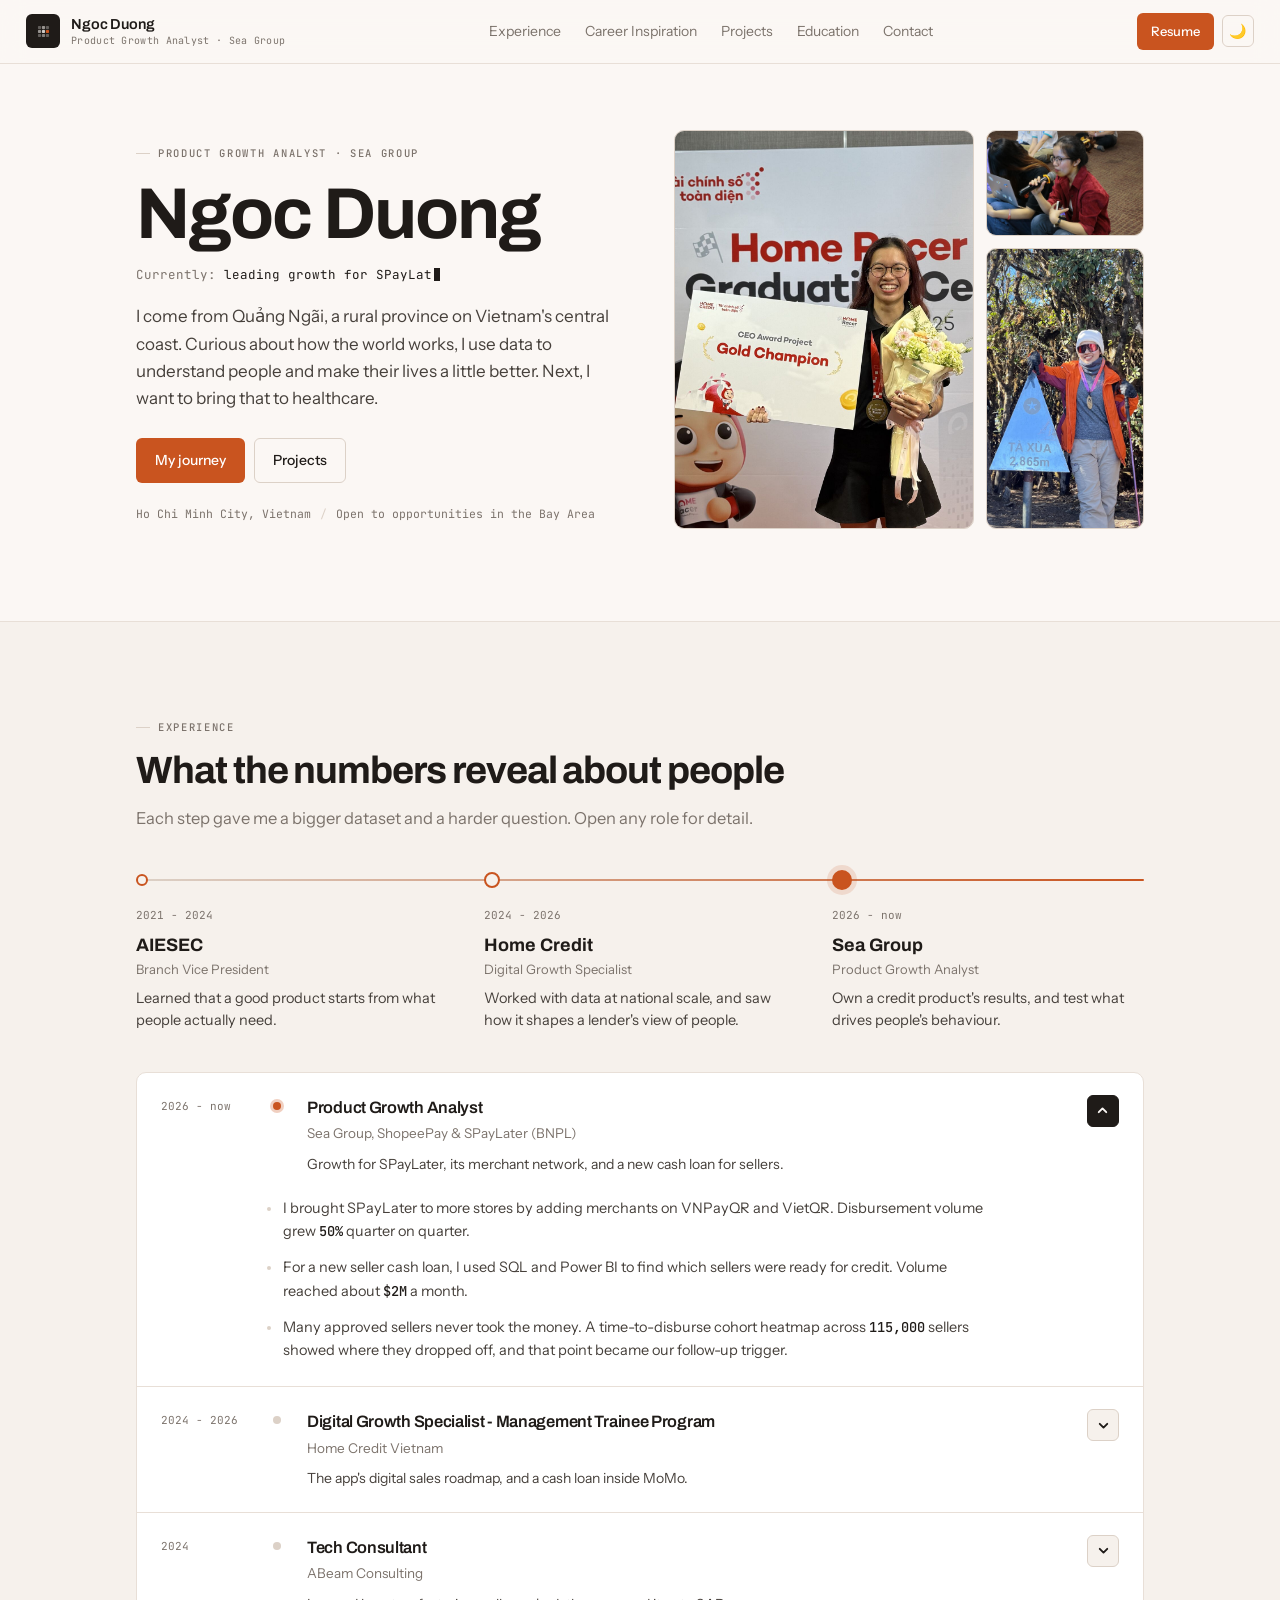
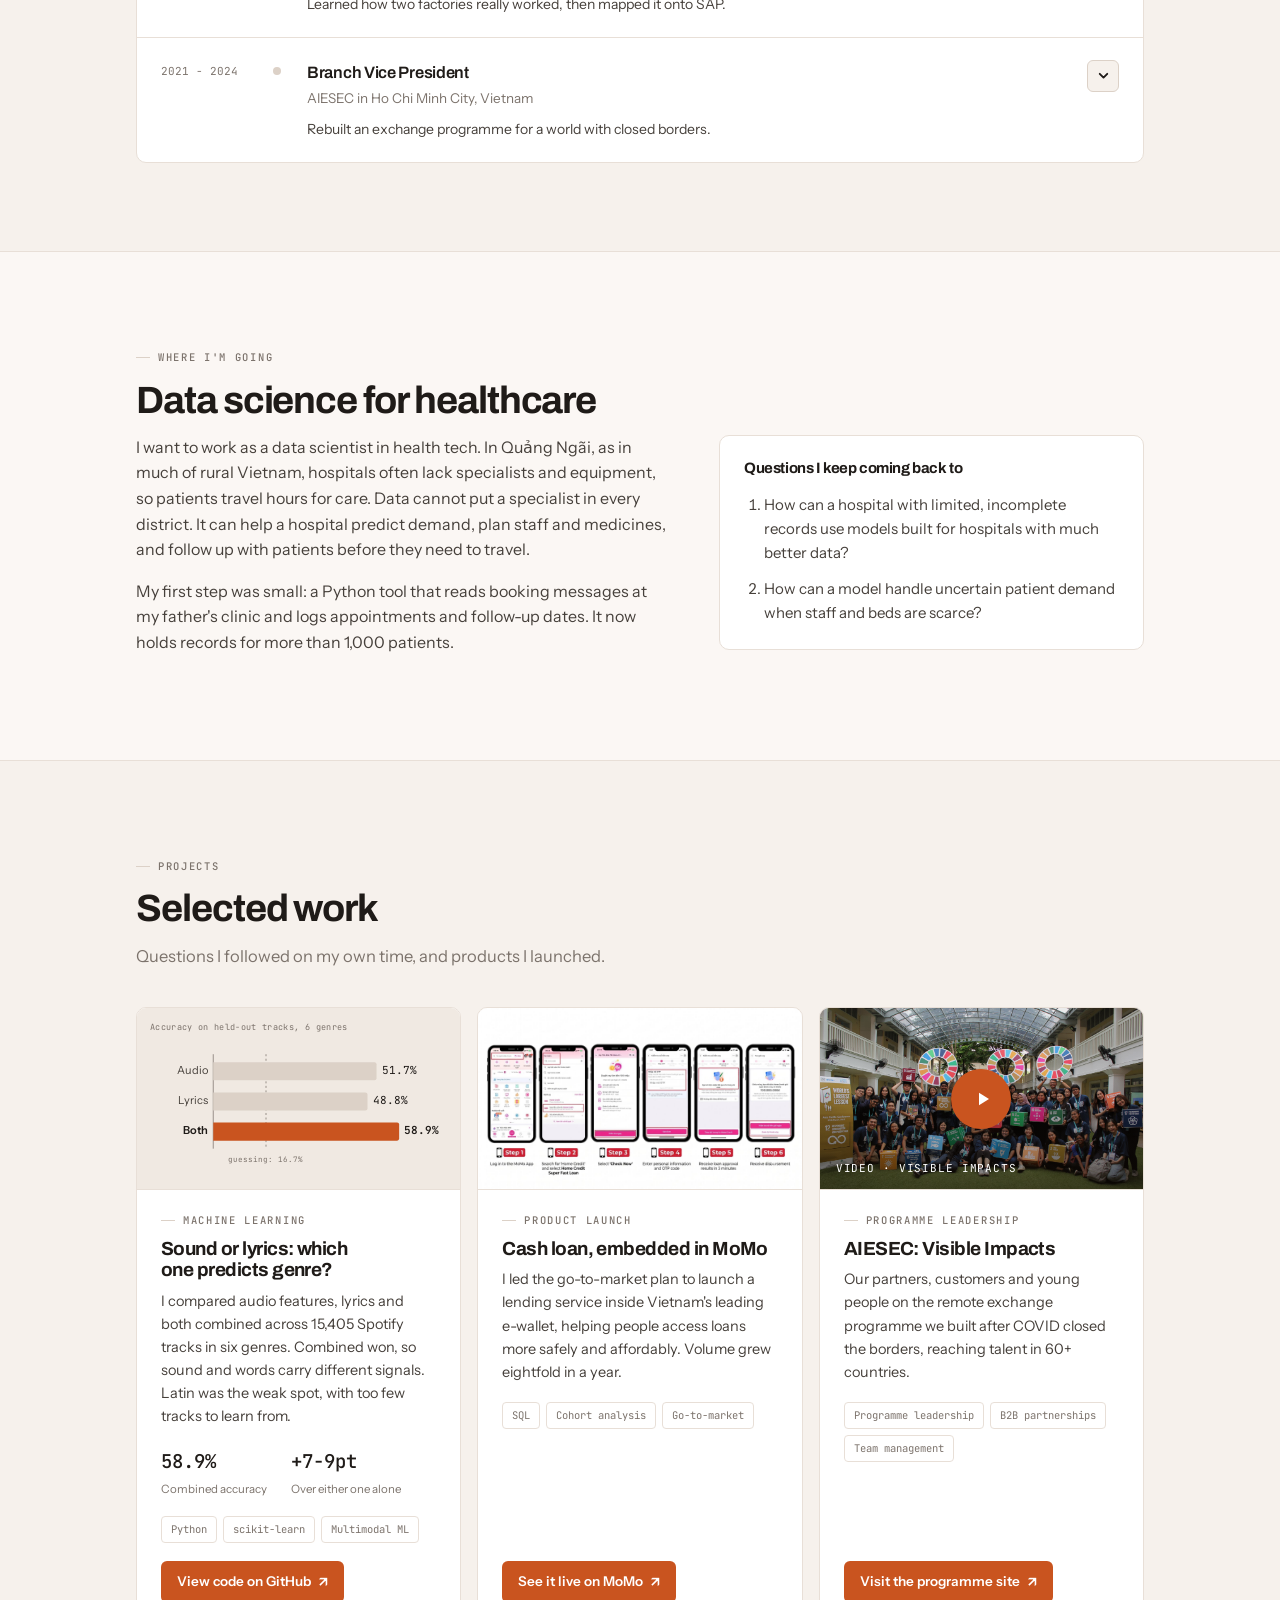
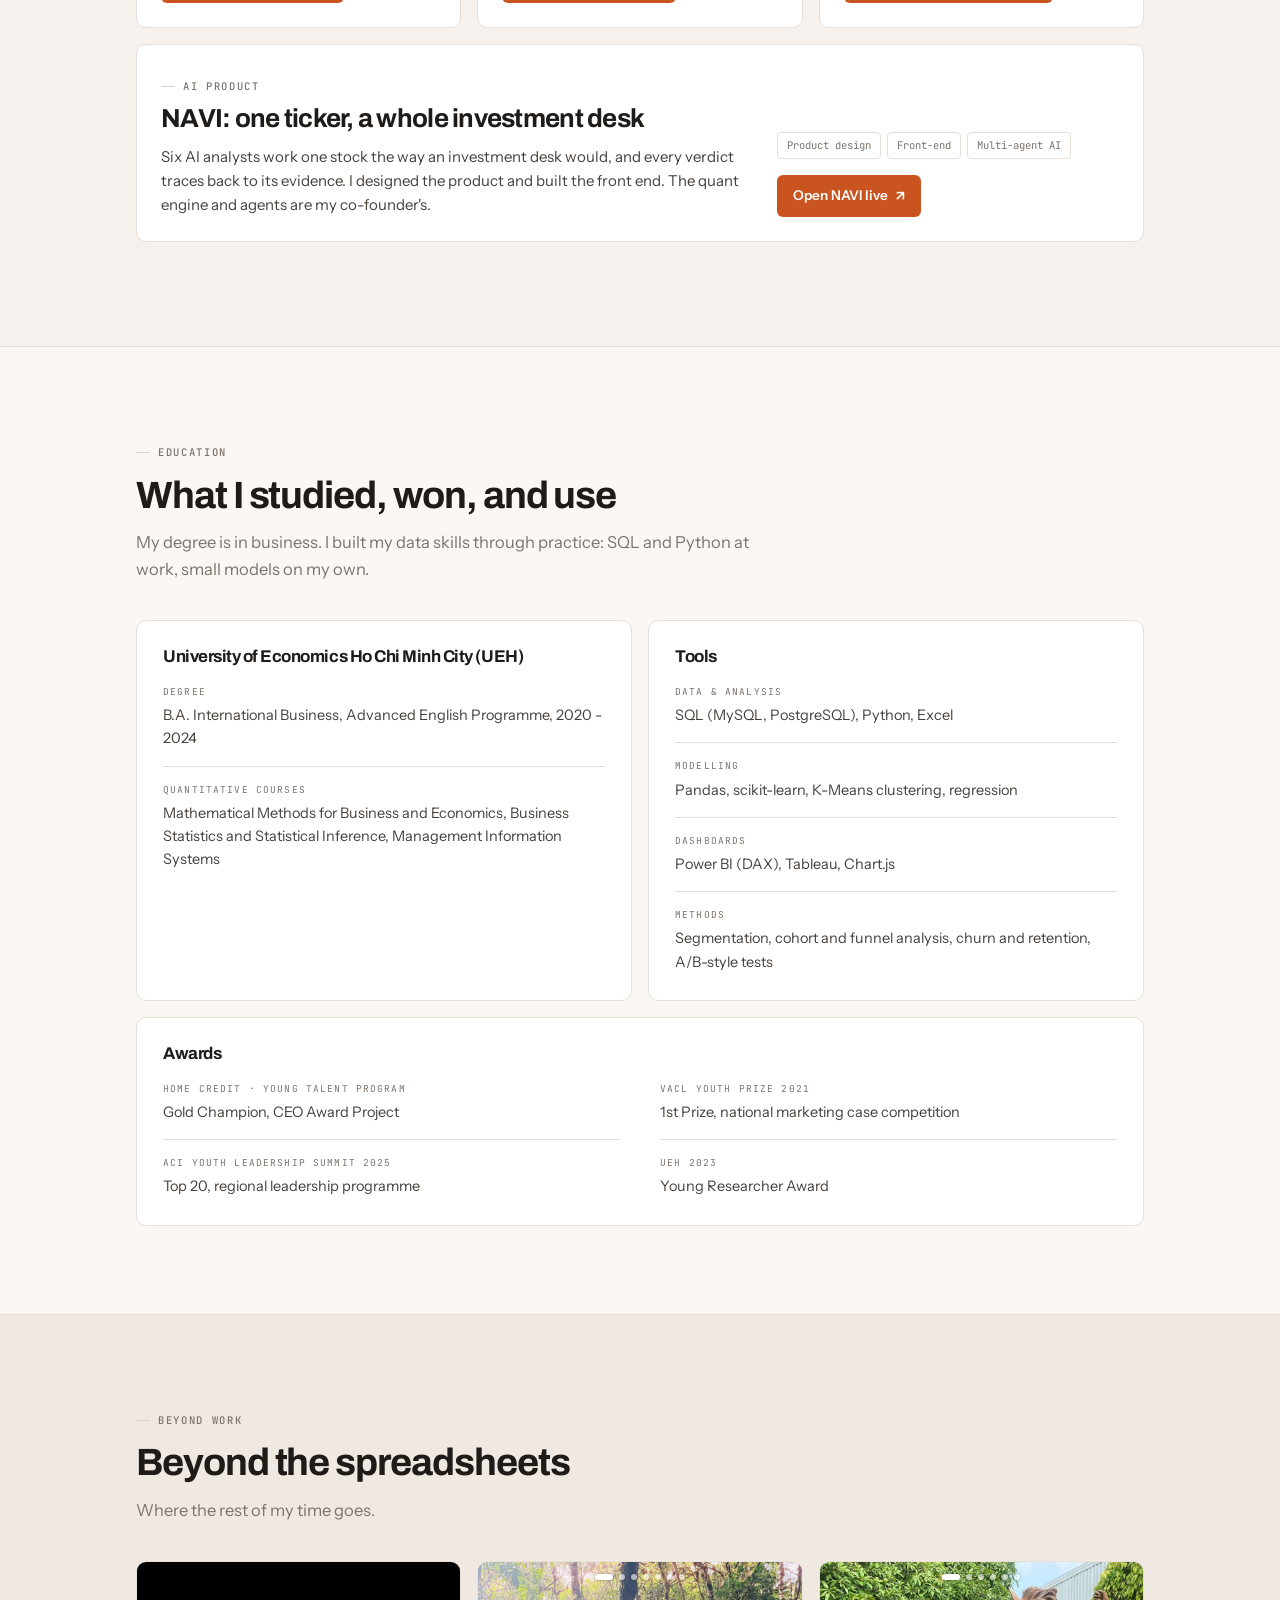
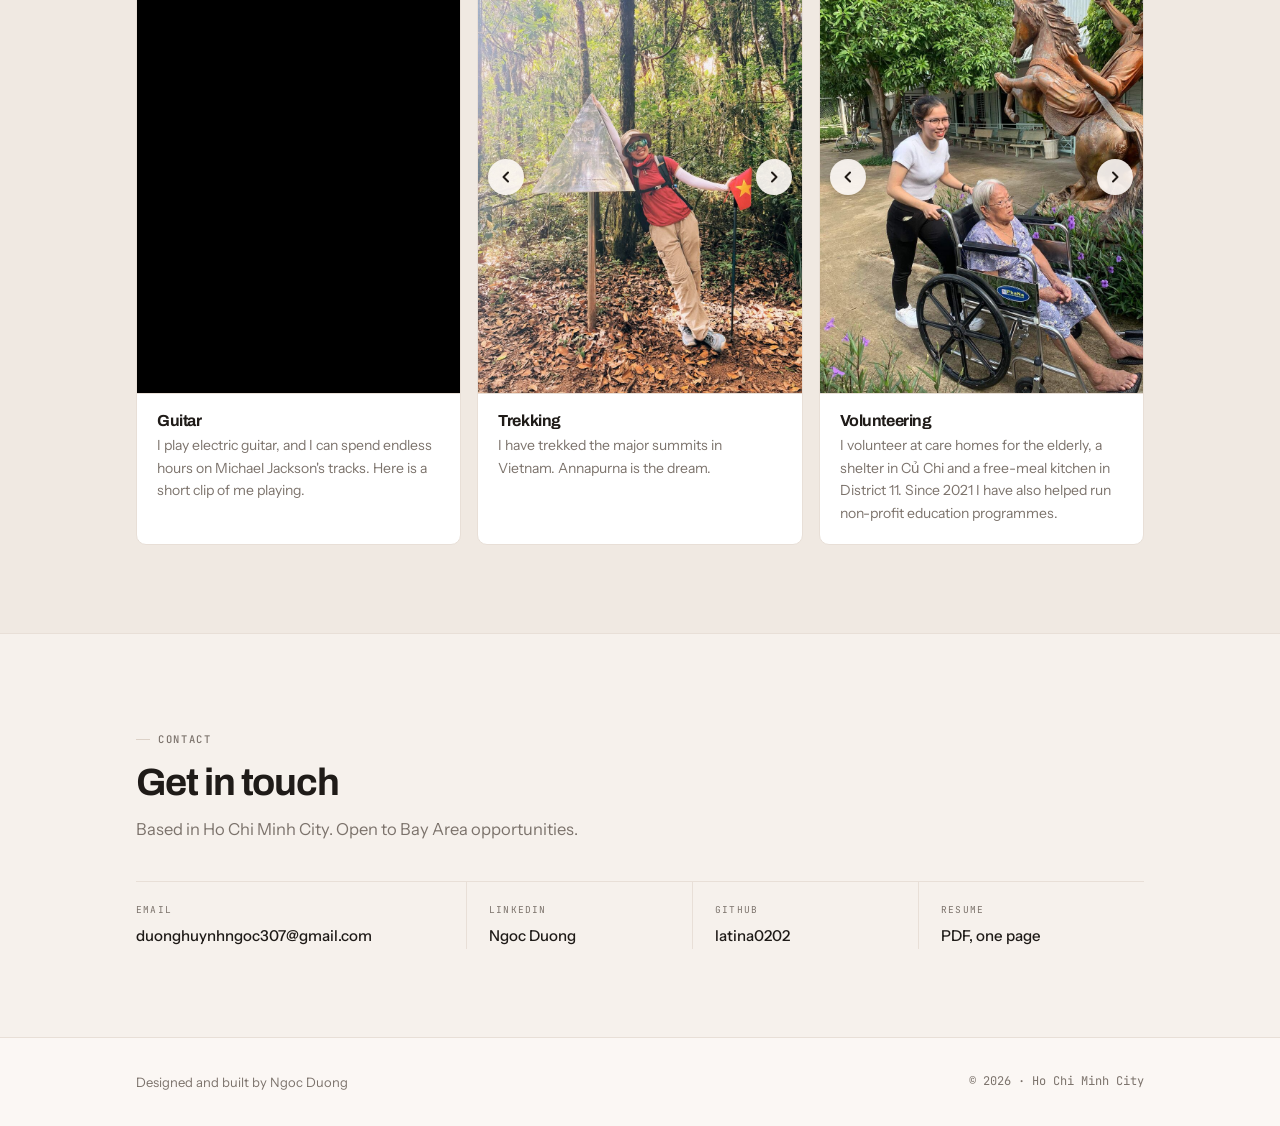
==== index.html @ 9ef3a177 "Home Credit role title: Digital Growth Specialist - Management Trainee Program Co-Authored-By: Claud" ====
<!doctype html>
<html lang="en">
<head>
<meta charset="utf-8" />
<meta name="viewport" content="width=device-width,initial-scale=1" />
<title>Ngoc Duong | Product Growth Analyst</title>
<meta name="description" content="Ngoc Duong. From Quảng Ngãi, Vietnam. Product Growth Analyst at Sea Group, using data to understand people, and working toward data science in healthcare." />
<link rel="icon" type="image/svg+xml" href="images/favicon.svg" />
<link rel="canonical" href="https://latina0202.github.io/" />

<meta property="og:type" content="website" />
<meta property="og:title" content="Ngoc Duong | Product Growth Analyst" />
<meta property="og:description" content="From Quảng Ngãi, Vietnam. Product Growth Analyst at Sea Group, using data to understand people, and working toward data science in healthcare." />
<meta property="og:url" content="https://latina0202.github.io/" />
<meta property="og:image" content="https://latina0202.github.io/images/og-cover.jpg" />
<meta property="og:image:width" content="1200" />
<meta property="og:image:height" content="630" />
<meta property="og:image:alt" content="Ngoc Duong holding the Gold Champion board for the CEO Award Project at Home Credit" />

<meta name="twitter:card" content="summary_large_image" />
<meta name="twitter:title" content="Ngoc Duong | Product Growth Analyst" />
<meta name="twitter:description" content="From Quảng Ngãi, Vietnam. Product Growth Analyst at Sea Group, using data to understand people, and working toward data science in healthcare." />
<meta name="twitter:image" content="https://latina0202.github.io/images/og-cover.jpg" />

<link rel="preconnect" href="https://fonts.googleapis.com">
<link rel="preconnect" href="https://fonts.gstatic.com" crossorigin>
<link rel="stylesheet" href="https://fonts.googleapis.com/css2?family=Archivo:wght@500;600;700&family=Instrument+Sans:wght@400;500;600&family=JetBrains+Mono:wght@400;500&display=swap">
<link rel="stylesheet" href="style.css?v=20261122z" />
</head>
<body data-theme="light">

<!-- HEADER -->
<header class="nav">
  <div class="nav-progress" id="navProgress"></div>
  <div class="brand">
    <div class="logo" aria-hidden="true">
      <svg viewBox="0 0 24 24" width="19" height="19" fill="none">
        <rect x="5"  y="5"  width="4" height="4" rx="1" fill="currentColor" opacity=".30"/>
        <rect x="10" y="5"  width="4" height="4" rx="1" fill="currentColor" opacity=".55"/>
        <rect x="15" y="5"  width="4" height="4" rx="1" fill="currentColor" opacity=".30"/>
        <rect x="5"  y="10" width="4" height="4" rx="1" fill="currentColor" opacity=".55"/>
        <rect x="10" y="10" width="4" height="4" rx="1" fill="currentColor" opacity=".80"/>
        <rect x="15" y="10" width="4" height="4" rx="1" fill="var(--chip)"/>
        <rect x="5"  y="15" width="4" height="4" rx="1" fill="currentColor" opacity=".30"/>
        <rect x="10" y="15" width="4" height="4" rx="1" fill="currentColor" opacity=".45"/>
        <rect x="15" y="15" width="4" height="4" rx="1" fill="currentColor" opacity=".30"/>
      </svg>
    </div>
    <div class="brand-text">
      <div class="name">Ngoc Duong</div>
      <div class="subtitle">Product Growth Analyst · Sea Group</div>
    </div>
  </div>
  <nav class="nav-links">
    <a href="#experience">Experience</a>
    <a href="#next">Career Inspiration</a>
    <a href="#projects">Projects</a>
    <a href="#education">Education</a>
    <a href="#contact">Contact</a>
  </nav>
  <div class="controls">
    <a class="btn btn-primary btn-sm" href="resume.html">Resume</a>
    <button id="themeToggle" aria-label="Toggle colour theme">🌙</button>
    <button id="menuToggle" class="mobile-only" aria-label="Open menu">☰</button>
  </div>
</header>

<!-- MOBILE MENU -->
<div id="mobileMenu" class="mobile-menu">
  <a href="#experience">Experience</a>
  <a href="#next">Career Inspiration</a>
  <a href="#projects">Projects</a>
  <a href="#education">Education</a>
  <a href="#beyond">Beyond work</a>
  <a href="#contact">Contact</a>
  <a href="resume.html">Resume</a>
</div>

<main>

<!-- HERO -->
<section class="hero" id="s-hero">
  <div class="container hero-grid rise">
    <div>
      <span class="eyebrow">Product Growth Analyst · Sea Group</span>
      <h1>Ngoc Duong</h1>
      <div class="hero-now">Currently: <span class="typing" id="typing"></span></div>
      <p class="hero-lead">
        I come from Quảng Ngãi, a rural province on Vietnam's central coast.
        Curious about how the world works, I use data to understand people and make
        their lives a little better. Next, I want to bring that to healthcare.
      </p>
      <div class="hero-cta">
        <a href="#experience" class="btn btn-primary">My journey</a>
        <a href="#projects" class="btn btn-ghost">Projects</a>
      </div>
      <div class="hero-meta">
        <span>Ho Chi Minh City, Vietnam</span><i>/</i><span>Open to opportunities in the Bay Area</span>
      </div>
    </div>
    <div class="hero-media">
      <figure class="f-main">
        <div class="shot"><img src="images/home-credit-gold.jpg?v=2" alt="Ngoc holding the Gold Champion board for the CEO Award Project at Home Credit's Home Racer graduation" loading="eager"></div>
      </figure>
      <figure class="f-top">
        <div class="shot"><img src="images/wave-speaker.jpg" alt="Ngoc Duong presenting" loading="eager"></div>
      </figure>
      <figure class="f-bottom">
        <div class="shot"><img src="images/taxua-summit.jpg?v=3" alt="Ngoc at the Ta Xua summit marker, 2,865 m" loading="lazy"></div>
      </figure>
    </div>
  </div>
</section>

<!-- EXPERIENCE -->
<section id="experience" class="section s-l1">
  <div class="container rise">
    <span class="eyebrow">Experience</span>
    <h2 class="section-title">What the numbers reveal about people</h2>
    <p class="section-dek">Each step gave me a bigger dataset and a harder question. Open any role for detail.</p>

    <ol class="journey">
      <li class="j-step">
        <div class="j-when">2021 - 2024</div>
        <div class="j-role"><b>AIESEC</b>Branch Vice President</div>
        <p>Learned that a good product starts from what people actually need.</p>
      </li>
      <li class="j-step">
        <div class="j-when">2024 - 2026</div>
        <div class="j-role"><b>Home Credit</b>Digital Growth Specialist</div>
        <p>Worked with data at national scale, and saw how it shapes a lender's view of people.</p>
      </li>
      <li class="j-step">
        <div class="j-when">2026 - now</div>
        <div class="j-role"><b>Sea Group</b>Product Growth Analyst</div>
        <p>Own a credit product's results, and test what drives people's behaviour.</p>
      </li>
    </ol>

    <div class="rail">

      <!-- Sea Group -->
      <details class="item now" open>
        <summary>
          <div class="when">2026 - now</div>
          <div class="pip"><i></i></div>
          <div>
            <div class="role">Product Growth Analyst</div>
            <div class="org">Sea Group, ShopeePay &amp; SPayLater (BNPL)</div>
            <div class="owned">Growth for SPayLater, its merchant network, and a new cash loan for sellers.</div>
          </div>
          <div class="toggle" aria-hidden="true">
            <svg width="15" height="15" viewBox="0 0 16 16" fill="none"><path d="M4 6.25 8 10.25 12 6.25" stroke="currentColor" stroke-width="2" stroke-linecap="round" stroke-linejoin="round"/></svg>
          </div>
        </summary>
        <div class="detail">
          <ul class="points">
            <li>I brought SPayLater to more stores by adding merchants on VNPayQR and VietQR. Disbursement volume grew <b>50%</b> quarter on quarter.</li>
            <li>For a new seller cash loan, I used SQL and Power BI to find which sellers were ready for credit. Volume reached about <b>$2M</b> a month.</li>
            <li>Many approved sellers never took the money. A time-to-disburse cohort heatmap across <b>115,000</b> sellers showed where they dropped off, and that point became our follow-up trigger.</li>
          </ul>
        </div>
      </details>

      <!-- Home Credit -->
      <details class="item">
        <summary>
          <div class="when">2024 - 2026</div>
          <div class="pip"><i></i></div>
          <div>
            <div class="role">Digital Growth Specialist - Management Trainee Program</div>
            <div class="org">Home Credit Vietnam</div>
            <div class="owned">The app's digital sales roadmap, and a cash loan inside MoMo.</div>
          </div>
          <div class="toggle" aria-hidden="true">
            <svg width="15" height="15" viewBox="0 0 16 16" fill="none"><path d="M4 6.25 8 10.25 12 6.25" stroke="currentColor" stroke-width="2" stroke-linecap="round" stroke-linejoin="round"/></svg>
          </div>
        </summary>
        <div class="detail has-shot">
          <ul class="points">
            <li>Selected in the top 20 of more than <b>3,000</b> applicants.</li>
            <li>I built the app's digital sales roadmap with Data, Risk and CRM, and shipped <b>20+</b> features. In-app sales grew <b>1.7×</b> that year.</li>
            <li>I led the go-to-market plan to launch a lending service inside the MoMo app, helping people access loans more safely and affordably. Its volume grew <b>8×</b> within a year.</li>
            <li>I built a churn framework that brought back <b>1,000+</b> churned users every month, and five Power BI dashboards that track in-app conversion screen by screen.</li>
          </ul>
          <div class="detail-shot"><img src="images/homecredit.jpg" alt="Home Credit Vietnam team" loading="lazy"></div>
        </div>
      </details>

      <!-- ABeam -->
      <details class="item">
        <summary>
          <div class="when">2024</div>
          <div class="pip"><i></i></div>
          <div>
            <div class="role">Tech Consultant</div>
            <div class="org">ABeam Consulting</div>
            <div class="owned">Learned how two factories really worked, then mapped it onto SAP.</div>
          </div>
          <div class="toggle" aria-hidden="true">
            <svg width="15" height="15" viewBox="0 0 16 16" fill="none"><path d="M4 6.25 8 10.25 12 6.25" stroke="currentColor" stroke-width="2" stroke-linecap="round" stroke-linejoin="round"/></svg>
          </div>
        </summary>
        <div class="detail has-shot">
          <ul class="points">
            <li>I visited two manufacturing clients on site to see how their processes and data actually flowed, then mapped them onto SAP best-practice models.</li>
            <li>I ran the stakeholder workshops that cleaned up their procurement data.</li>
          </ul>
          <div class="detail-shot"><img src="images/abeam.jpg" alt="ABeam Consulting onboarding" loading="lazy"></div>
        </div>
      </details>

      <!-- AIESEC -->
      <details class="item">
        <summary>
          <div class="when">2021 - 2024</div>
          <div class="pip"><i></i></div>
          <div>
            <div class="role">Branch Vice President</div>
            <div class="org">AIESEC in Ho Chi Minh City, Vietnam</div>
            <div class="owned">Rebuilt an exchange programme for a world with closed borders.</div>
          </div>
          <div class="toggle" aria-hidden="true">
            <svg width="15" height="15" viewBox="0 0 16 16" fill="none"><path d="M4 6.25 8 10.25 12 6.25" stroke="currentColor" stroke-width="2" stroke-linecap="round" stroke-linejoin="round"/></svg>
          </div>
        </summary>
        <div class="detail has-shot">
          <div class="xp-figs">
            <p>With a team of 10, I rebuilt the business model, contracts and legal setup for remote exchange.</p>
            <div class="figs">
              <div><div class="v">5</div><div class="k">companies signed in 6 months</div></div>
              <div><div class="v">80%</div><div class="k">sales growth, year on year</div></div>
              <div><div class="v">60+</div><div class="k">countries in the talent pool</div></div>
              <div><div class="v">90</div><div class="k">team NPS, 20 people, none left</div></div>
            </div>
          </div>
          <div class="detail-shot"><img src="images/AIESEC1.JPG" alt="AIESEC Ho Chi Minh City team" loading="lazy"></div>
        </div>
      </details>

    </div>
  </div>
</section>

<!-- WHERE I'M GOING -->
<section id="next" class="section s-l0">
  <div class="container rise">
    <span class="eyebrow">Where I'm going</span>
    <h2 class="section-title">Data science for healthcare</h2>
    <div class="about">
      <div>
        <p>
          I want to work as a data scientist in health tech. In Quảng Ngãi, as in much of
          rural Vietnam, hospitals often lack specialists and equipment, so patients travel
          hours for care. Data cannot put a specialist in every district. It can help a
          hospital predict demand, plan staff and medicines, and follow up with patients
          before they need to travel.
        </p>
        <p>
          My first step was small: a Python tool that reads booking messages at my father's
          clinic and logs appointments and follow-up dates. It now holds records for more
          than 1,000 patients.
        </p>
      </div>
      <aside class="aside">
        <h3>Questions I keep coming back to</h3>
        <ol class="qs">
          <li>How can a hospital with limited, incomplete records use models built for hospitals with much better data?</li>
          <li>How can a model handle uncertain patient demand when staff and beds are scarce?</li>
        </ol>
      </aside>
    </div>
  </div>
</section>

<!-- PROJECTS -->
<section id="projects" class="section s-l1">
  <div class="container rise">
    <span class="eyebrow">Projects</span>
    <h2 class="section-title">Selected work</h2>
    <p class="section-dek">Questions I followed on my own time, and products I launched.</p>


    <div class="proj-grid">

      <article class="proj">
        <div class="thumb chart-thumb">
          <svg viewBox="0 0 640 360" role="img" aria-labelledby="spotChartT spotChartD">
            <title id="spotChartT">Genre accuracy by input</title>
            <desc id="spotChartD">Accuracy on held-out tracks across six genres: audio features 51.7%, lyrics 48.8%, both combined 58.9%. Random guessing would score 16.7%.</desc>
            <text class="cap" x="24" y="44">Accuracy on held-out tracks, 6 genres</text>
            <line class="base" x1="150" y1="92" x2="150" y2="280"/>
            <line class="chance" x1="255" y1="92" x2="255" y2="280"/>
            <text class="chance-lab" x="255" y="306" text-anchor="middle">guessing: 16.7%</text>
            <g class="b-audio"><title>Audio: 51.7% accuracy</title><text class="lab" x="140" y="131" text-anchor="end">Audio</text><path class="bar" d="M150,108 H471 Q475,108 475,112 V140 Q475,144 471,144 H150 Z"/><text class="val" x="485" y="131">51.7%</text></g>
            <g class="b-lyrics"><title>Lyrics: 48.8% accuracy</title><text class="lab" x="140" y="191" text-anchor="end">Lyrics</text><path class="bar" d="M150,168 H453 Q457,168 457,172 V200 Q457,204 453,204 H150 Z"/><text class="val" x="467" y="191">48.8%</text></g>
            <g class="b-both"><title>Both: 58.9% accuracy</title><text class="lab" x="140" y="251" text-anchor="end">Both</text><path class="bar" d="M150,228 H516 Q520,228 520,232 V260 Q520,264 516,264 H150 Z"/><text class="val" x="530" y="251">58.9%</text></g>
          </svg>
        </div>
        <div class="body">
          <span class="eyebrow">Machine learning</span>
          <h3>Sound or lyrics: which one predicts genre?</h3>
          <p>
            I compared audio features, lyrics and both combined across 15,405 Spotify
            tracks in six genres. Combined won, so sound and words carry different signals.
            Latin was the weak spot, with too few tracks to learn from.
          </p>
          <div class="figs">
            <div><div class="v">58.9%</div><div class="k">Combined accuracy</div></div>
            <div><div class="v">+7-9pt</div><div class="k">Over either one alone</div></div>
          </div>
          <div class="tags"><span>Python</span><span>scikit-learn</span><span>Multimodal ML</span></div>
          <div class="acts">
            <a href="https://github.com/latina0202/music-genre-multimodal-classification" target="_blank" rel="noopener" class="btn btn-primary btn-sm btn-go">View code on GitHub</a>
          </div>
        </div>
      </article>

      <article class="proj">
        <div class="thumb"><img src="images/momo.jpg" alt="Cash loan mini-app on MoMo" loading="lazy"></div>
        <div class="body">
          <span class="eyebrow">Product launch</span>
          <h3>Cash loan, embedded in MoMo</h3>
          <p>
            I led the go-to-market plan to launch a lending service inside Vietnam's leading
            e-wallet, helping people access loans more safely and affordably. Volume grew
            eightfold in a year.
          </p>
          <div class="tags"><span>SQL</span><span>Cohort analysis</span><span>Go-to-market</span></div>
          <div class="acts">
            <a href="https://www.momo.vn/tai-chinh-sieu-toc-homecredit" target="_blank" rel="noopener" class="btn btn-primary btn-sm btn-go">See it live on MoMo</a>
          </div>
        </div>
      </article>

      <article class="proj">
        <div class="thumb video-thumb">
          <a class="play" href="https://youtu.be/IusfXn7Y5To" target="_blank" rel="noopener"
             data-yt="IusfXn7Y5To" data-title="AIESEC in Vietnam: Visible Impacts"
             aria-label="Play the video: AIESEC in Vietnam, Visible Impacts">
            <img src="images/global-talent.jpg" alt="" loading="lazy">
            <span class="play-btn" aria-hidden="true">
              <svg width="20" height="20" viewBox="0 0 20 20"><path d="M6 3.8v12.4L16 10z" fill="currentColor"/></svg>
            </span>
            <span class="play-label">Video · Visible Impacts</span>
          </a>
        </div>
        <div class="body">
          <span class="eyebrow">Programme leadership</span>
          <h3>AIESEC: Visible Impacts</h3>
          <p>
            Our partners, customers and young people on the remote exchange programme we
            built after COVID closed the borders, reaching talent in 60+ countries.
          </p>
          <div class="tags"><span>Programme leadership</span><span>B2B partnerships</span><span>Team management</span></div>
          <div class="acts">
            <a href="https://www.aiesec.vn/global-talent/home" target="_blank" rel="noopener" class="btn btn-primary btn-sm btn-go">Visit the programme site</a>
          </div>
        </div>
      </article>

    </div>

    <article class="proj-lead after-grid text-only">
      <div>
        <span class="eyebrow">AI product</span>
        <h3>NAVI: one ticker, a whole investment desk</h3>
        <p>
          Six AI analysts work one stock the way an investment desk would, and every
          verdict traces back to its evidence. I designed the product and built the front
          end. The quant engine and agents are my co-founder's.
        </p>
      </div>
      <div class="lead-side">
        <div class="tags"><span>Product design</span><span>Front-end</span><span>Multi-agent AI</span></div>
        <div class="acts">
          <a href="https://navifinance.app/" target="_blank" rel="noopener" class="btn btn-primary btn-sm btn-go">Open NAVI live</a>
        </div>
      </div>
    </article>
  </div>
</section>

<!-- EDUCATION -->
<section id="education" class="section s-l0">
  <div class="container rise">
    <span class="eyebrow">Education</span>
    <h2 class="section-title">What I studied, won, and use</h2>
    <p class="section-dek">My degree is in business. I built my data skills through practice: SQL and Python at work, small models on my own.</p>
    <div class="skills">
      <div class="skill">
        <h3>University of Economics Ho Chi Minh City (UEH)</h3>
        <dl>
          <div class="row"><dt>Degree</dt><dd>B.A. International Business, Advanced English Programme, 2020 - 2024</dd></div>
          <div class="row"><dt>Quantitative courses</dt><dd>Mathematical Methods for Business and Economics, Business Statistics and Statistical Inference, Management Information Systems</dd></div>
        </dl>
      </div>
      <div class="skill">
        <h3>Tools</h3>
        <dl>
          <div class="row"><dt>Data &amp; analysis</dt><dd>SQL (MySQL, PostgreSQL), Python, Excel</dd></div>
          <div class="row"><dt>Modelling</dt><dd>Pandas, scikit-learn, K-Means clustering, regression</dd></div>
          <div class="row"><dt>Dashboards</dt><dd>Power BI (DAX), Tableau, Chart.js</dd></div>
          <div class="row"><dt>Methods</dt><dd>Segmentation, cohort and funnel analysis, churn and retention, A/B-style tests</dd></div>
        </dl>
      </div>
      <div class="skill awards">
        <h3>Awards</h3>
        <dl>
          <div class="row"><dt>Home Credit · Young Talent Program</dt><dd>Gold Champion, CEO Award Project</dd></div>
          <div class="row"><dt>VACL Youth Prize 2021</dt><dd>1st Prize, national marketing case competition</dd></div>
          <div class="row"><dt>ACI Youth Leadership Summit 2025</dt><dd>Top 20, regional leadership programme</dd></div>
          <div class="row"><dt>UEH 2023</dt><dd>Young Researcher Award</dd></div>
        </dl>
      </div>
    </div>
  </div>
</section>

<!-- BEYOND WORK -->
<section id="beyond" class="section s-l2">
  <div class="container rise">
    <span class="eyebrow">Beyond work</span>
    <h2 class="section-title">Beyond the spreadsheets</h2>
    <p class="section-dek">Where the rest of my time goes.</p>

    <div class="beyond">

      <div class="b-card">
        <div class="b-media short">
          <iframe src="https://www.youtube-nocookie.com/embed/W0F25CkY3Hw?rel=0&amp;playsinline=1"
                  title="Ngoc Duong playing electric guitar" loading="lazy"
                  allow="accelerometer; encrypted-media; picture-in-picture; fullscreen" allowfullscreen></iframe>
        </div>
        <div class="body">
          <h3>Guitar</h3>
          <p>I play electric guitar, and I can spend endless hours on Michael Jackson's tracks. Here is a short clip of me playing.</p>
        </div>
      </div>

      <div class="b-card">
        <div class="b-media slider" role="region" aria-roledescription="carousel" aria-label="Trekking photos and video">
          <div class="track" tabindex="0">
            <img src="images/trekking/bidoup-summit.jpg" alt="Ngoc at the Bidoup summit marker holding a Vietnamese flag" loading="lazy">
            <video src="images/trekking/ridge.mp4" poster="images/trekking/ridge-poster.jpg" muted loop playsinline preload="none" data-inview-play aria-label="Ngoc on a mountain ridge, arms open"></video>
            <img src="images/trekking/above-the-clouds.jpg" alt="Ngoc on a summit above a sea of clouds, wearing a trekking medal" loading="lazy">
            <img src="images/trekking/forest-trail.jpg" alt="Ngoc on a mossy forest trail with a trekking pole" loading="lazy">
            <img src="images/trekking/misty-ridge.jpg" alt="Ngoc climbing a rocky ridge in the mist with other trekkers" loading="lazy">
            <img src="images/trekking/on-the-trail.jpg" alt="Ngoc smiling on a sunny trail" loading="lazy">
            <img src="images/trekking/river-bridge.jpg" alt="Trekkers crossing a suspension bridge over a river" loading="lazy">
          </div>
          <button type="button" class="sl-btn prev" aria-label="Previous photo">
            <svg width="16" height="16" viewBox="0 0 16 16" fill="none"><path d="M10 3.5 5.5 8l4.5 4.5" stroke="currentColor" stroke-width="2" stroke-linecap="round" stroke-linejoin="round"/></svg>
          </button>
          <button type="button" class="sl-btn next" aria-label="Next photo">
            <svg width="16" height="16" viewBox="0 0 16 16" fill="none"><path d="M6 3.5 10.5 8 6 12.5" stroke="currentColor" stroke-width="2" stroke-linecap="round" stroke-linejoin="round"/></svg>
          </button>
          <div class="sl-dots" aria-hidden="true"><i></i><i></i><i></i><i></i><i></i><i></i><i></i></div>
        </div>
        <div class="body">
          <h3>Trekking</h3>
          <p>I have trekked the major summits in Vietnam. Annapurna is the dream.</p>
        </div>
      </div>

      <div class="b-card">
        <div class="b-media slider" role="region" aria-roledescription="carousel" aria-label="Volunteering photos">
          <div class="track" tabindex="0">
            <img src="images/volunteer/care-home.jpg" alt="Ngoc pushing an elderly resident's wheelchair at a care home" loading="lazy">
            <img src="images/volunteer/visit-collage.jpg" alt="Film photos from a volunteer visit: the team with residents, sharing food and doing their hair" loading="lazy">
            <img src="images/volunteer/free-meals.jpg" alt="Volunteers at a free vegetarian meal kitchen in District 11" loading="lazy">
            <img src="images/volunteer/shelter.jpg" alt="The entrance of Mai Am Thien Duyen shelter in Cu Chi" loading="lazy">
            <img src="images/volunteer/care-home-show.jpg" alt="A music show for residents at Vinh Son nursing home" loading="lazy">
            <img src="images/volunteer/care-home-residents.jpg" alt="Residents gathered for the music show at Vinh Son nursing home" loading="lazy">
          </div>
          <button type="button" class="sl-btn prev" aria-label="Previous photo">
            <svg width="16" height="16" viewBox="0 0 16 16" fill="none"><path d="M10 3.5 5.5 8l4.5 4.5" stroke="currentColor" stroke-width="2" stroke-linecap="round" stroke-linejoin="round"/></svg>
          </button>
          <button type="button" class="sl-btn next" aria-label="Next photo">
            <svg width="16" height="16" viewBox="0 0 16 16" fill="none"><path d="M6 3.5 10.5 8 6 12.5" stroke="currentColor" stroke-width="2" stroke-linecap="round" stroke-linejoin="round"/></svg>
          </button>
          <div class="sl-dots" aria-hidden="true"><i></i><i></i><i></i><i></i><i></i><i></i></div>
        </div>
        <div class="body">
          <h3>Volunteering</h3>
          <p>I volunteer at care homes for the elderly, a shelter in Củ Chi and a free-meal kitchen in District 11. Since 2021 I have also helped run non-profit education programmes.</p>
        </div>
      </div>

    </div>
  </div>
</section>

<!-- CONTACT -->
<section id="contact" class="section s-l1">
  <div class="container rise">
    <span class="eyebrow">Contact</span>
    <h2 class="section-title">Get in touch</h2>
    <p class="section-dek">Based in Ho Chi Minh City. Open to Bay Area opportunities.</p>
    <div class="links">
      <a href="mailto:duonghuynhngoc307@gmail.com"><span class="k">Email</span><span class="v">duonghuynhngoc307@gmail.com</span></a>
      <a href="https://www.linkedin.com/in/ngoc-duong-824b2b208/" target="_blank" rel="noopener"><span class="k">LinkedIn</span><span class="v">Ngoc Duong</span></a>
      <a href="https://github.com/latina0202" target="_blank" rel="noopener"><span class="k">GitHub</span><span class="v">latina0202</span></a>
      <a href="resume.html"><span class="k">Resume</span><span class="v">PDF, one page</span></a>
    </div>
  </div>
</section>

</main>

<footer>
  <div class="container">
    <div>Designed and built by Ngoc Duong</div>
    <div class="mono">© <span id="year"></span> · Ho Chi Minh City</div>
  </div>
</footer>

<script src="script.js?v=20261122x"></script>
</body>
</html>
---- style.css ----
/* ==========================================================================
   Ember - design system
   Ramp-derived: warm ground, ink at one weight, a single orange doing real
   work. Light-first: the system preference is ignored, dark applies only
   when someone chooses it. Structure is carried by a surface ladder and
   hairlines, never by gradients.
   ========================================================================== */

:root {
  /* surface ladder - four discrete steps, ~1-2% apart */
  --l0: #FBF7F4;
  --l1: #F6F1EC;
  --l2: #F0E9E2;
  --card: #FFFFFF;

  /* ink at one weight */
  --ink: #1F1B18;
  --ink-2: #46403B;
  --muted: #7C736C;

  --line: #E8DFD7;
  --line-2: #DCD1C7;

  /* the single accent */
  --chip: #C9541F;
  --chip-ink: #FFFFFF;
  --swipe: #FFD9C2;
  --btn: #C9541F;
  --btn-ink: #FFFFFF;

  --r-card: 10px;
  --r-btn: 6px;
  --max-width: 1060px;
}

body[data-theme="dark"] {
  --l0: #17120F;
  --l1: #1C1614;
  --l2: #221A17;
  --card: #271D19;

  --ink: #F5EDE8;
  --ink-2: #D6C9C1;
  --muted: #9A8A80;

  --line: #302420;
  --line-2: #3D2E29;

  --chip: #E8763C;
  --chip-ink: #17120F;
  --swipe: #8A3F16;
  --btn: #E8763C;
  --btn-ink: #17120F;
}

* { box-sizing: border-box; margin: 0; padding: 0; }

html { scroll-behavior: smooth; scroll-padding-top: 96px; }

body {
  background: var(--l0);
  color: var(--ink);
  font-family: 'Instrument Sans', system-ui, -apple-system, sans-serif;
  font-size: 16px;
  line-height: 1.6;
  -webkit-font-smoothing: antialiased;
  transition: background 0.3s ease, color 0.3s ease;
}

@media (prefers-reduced-motion: reduce) {
  * { animation: none !important; transition: none !important; scroll-behavior: auto !important; }
}

img { max-width: 100%; display: block; }
a { color: inherit; }
.show-focus :focus-visible { outline: 2px solid var(--chip); outline-offset: 3px; border-radius: 3px; }

/* --------------------------------------------------------- typography --- */

h1, h2, h3, h4 {
  font-family: 'Archivo', system-ui, sans-serif;
  font-weight: 700;
  letter-spacing: -0.028em;
  line-height: 1.12;
  text-wrap: balance;
}

.eyebrow {
  display: inline-flex;
  align-items: center;
  gap: 8px;
  font-family: 'JetBrains Mono', ui-monospace, monospace;
  font-size: 10.5px;
  font-weight: 500;
  letter-spacing: 0.16em;
  text-transform: uppercase;
  color: var(--muted);
}
.eyebrow::before { content: ""; width: 14px; height: 1px; background: var(--line-2); }

.section-title { font-size: clamp(26px, 3.6vw, 38px); margin: 14px 0 12px; }
.section-dek { color: var(--muted); font-size: 16.5px; max-width: 58ch; margin-bottom: 38px; }

/* ------------------------------------------------------------- layout --- */

.container { max-width: var(--max-width); margin: 0 auto; padding: 0 26px; }

.section { padding: 88px 0; border-bottom: 1px solid var(--line); }
.s-l0 { background: var(--l0); }
.s-l1 { background: var(--l1); }
.s-l2 { background: var(--l2); }

@media (max-width: 720px) {
  .section { padding: 58px 0; }
  .container { padding: 0 20px; }
}

/* ----------------------------------------------------------------- nav --- */

.nav {
  position: fixed;
  top: 0; left: 0; right: 0;
  z-index: 60;
  display: flex;
  align-items: center;
  justify-content: space-between;
  gap: 16px;
  padding: 13px 26px;
  background: color-mix(in srgb, var(--l0) 88%, transparent);
  backdrop-filter: blur(12px);
  border-bottom: 1px solid var(--line);
}

/* scroll progress - the quiet version of a position marker */
.nav-progress {
  position: absolute;
  top: 0; left: 0;
  height: 2px;
  width: 0%;
  background: var(--chip);
  transition: width 0.15s linear;
}

.brand { display: flex; align-items: center; gap: 11px; min-width: 0; }

/* Mark: a cohort grid with one cell lit - her own heatmap, in 34px */
.logo {
  width: 34px; height: 34px;
  border-radius: var(--r-btn);
  display: flex; align-items: center; justify-content: center;
  background: var(--ink);
  color: var(--l0);
  flex: none;
}
.logo svg { display: block; }

.brand-text { min-width: 0; }
.brand-text .name {
  font-family: 'Archivo', sans-serif;
  font-weight: 600;
  font-size: 14.5px;
  letter-spacing: -0.01em;
  line-height: 1.3;
}
.brand-text .subtitle {
  font-family: 'JetBrains Mono', monospace;
  font-size: 10px;
  letter-spacing: 0.03em;
  color: var(--muted);
  line-height: 1.3;
}

.nav-links { display: flex; gap: 2px; align-items: center; }
.nav-links a {
  text-decoration: none;
  font-size: 14px;
  color: var(--muted);
  padding: 7px 11px;
  border-radius: var(--r-btn);
  transition: color 0.2s ease, background 0.2s ease;
}
.nav-links a:hover { color: var(--ink); background: var(--line); }

.controls { display: flex; align-items: center; gap: 8px; }
.controls button {
  background: transparent;
  border: 1px solid var(--line-2);
  border-radius: var(--r-btn);
  width: 32px; height: 32px;
  font-size: 14px;
  line-height: 1;
  cursor: pointer;
  color: var(--ink);
  transition: background 0.2s ease;
}
.controls button:hover { background: var(--line); }
.mobile-only { display: none; }

.mobile-menu {
  display: none;
  position: fixed;
  top: 66px; left: 12px; right: 12px;
  z-index: 55;
  flex-direction: column;
  gap: 2px;
  padding: 10px;
  border-radius: var(--r-card);
  background: var(--card);
  border: 1px solid var(--line);
  box-shadow: 0 16px 40px rgba(31, 27, 24, 0.14);
}
.mobile-menu a {
  text-decoration: none;
  font-weight: 500;
  font-size: 15px;
  padding: 11px 14px;
  border-radius: var(--r-btn);
}
.mobile-menu a:hover { background: var(--l1); color: var(--chip); }

@media (max-width: 900px) {
  .nav { padding: 11px 20px; }
  .nav-links { display: none; }
  .mobile-only { display: inline-flex; align-items: center; justify-content: center; }
}
@media (max-width: 420px) { .brand-text .subtitle { display: none; } }

/* ------------------------------------------------------------- buttons --- */

.btn {
  display: inline-flex;
  align-items: center;
  gap: 7px;
  font-size: 14px;
  font-weight: 500;
  padding: 10px 18px;
  border-radius: var(--r-btn);
  text-decoration: none;
  border: 1px solid transparent;
  cursor: pointer;
  transition: background 0.2s ease, border-color 0.2s ease, color 0.2s ease;
}
.btn-primary { background: var(--btn); color: var(--btn-ink); }
.btn-primary:hover { filter: brightness(1.08); }
.btn-ghost { border-color: var(--line-2); color: var(--ink); background: transparent; }
.btn-ghost:hover { background: var(--card); border-color: var(--ink); }
.btn-sm { padding: 7px 13px; font-size: 13px; }
/* project links: solid, with an arrow that says "opens elsewhere" */
.btn-go { gap: 7px; padding: 9px 15px; font-size: 13.5px; font-weight: 600; }
.btn-go::after { content: "\2197"; font-size: 14px; line-height: 1; transition: transform .2s ease; }
.btn-go:hover::after { transform: translate(2px, -2px); }

/* ---------------------------------------------------------------- hero --- */

.hero { padding: 130px 0 92px; border-bottom: 1px solid var(--line); background: var(--l0); }
.hero-grid { display: grid; grid-template-columns: 1fr 0.95fr; gap: 44px; align-items: center; }
@media (max-width: 900px) { .hero { padding: 104px 0 62px; } .hero-grid { grid-template-columns: 1fr; gap: 38px; } }

.hero h1 { font-size: clamp(44px, 6.4vw, 72px); line-height: 1.02; margin: 16px 0 10px; }
.hero-tagline {
  font-family: 'Archivo', sans-serif;
  font-weight: 600;
  font-size: clamp(19px, 2.4vw, 26px);
  letter-spacing: -0.022em;
  line-height: 1.25;
  margin-bottom: 16px;
}

/* the accent as a highlighter swipe, not coloured text */
.swipe {
  background: linear-gradient(180deg, transparent 60%, var(--swipe) 60%, var(--swipe) 94%, transparent 94%);
  padding: 0 3px;
}

.hero-now {
  font-family: 'JetBrains Mono', monospace;
  font-size: 12.5px;
  color: var(--muted);
  margin: 14px 0 18px;
  min-height: 20px;
}
.hero-now .typing { color: var(--ink); }
.hero-now .typing::after {
  content: "";
  display: inline-block;
  width: 6px; height: 13px;
  background: var(--ink);
  vertical-align: -2px;
  margin-left: 2px;
  animation: blink 1.1s step-end infinite;
}
@keyframes blink { 0%, 100% { opacity: 1; } 50% { opacity: 0; } }

.hero-lead { color: var(--ink-2); font-size: 17px; max-width: 50ch; margin-bottom: 26px; }
.hero-cta { display: flex; gap: 9px; flex-wrap: wrap; margin-bottom: 22px; }
.hero-meta {
  font-family: 'JetBrains Mono', monospace;
  font-size: 11.5px;
  color: var(--muted);
  display: flex; gap: 9px; flex-wrap: wrap;
}
.hero-meta i { font-style: normal; color: var(--line-2); }

/* Three photos, none cropped. Left: award photo (3:4). Right: speaking
   photo (3:2) over the summit photo (1448:2576, as supplied). For both
   sides to end at the same height, the right column is
   (width - 1.75 x gap) / 2.83426 wide, where 2.83426 = 1 + 3/4 x (2/3 + 2576/1448). */
.hero-media {
  --g: 12px;
  display: grid; gap: var(--g); align-items: start;
  grid-template-columns: minmax(0, 1fr) calc((100% - 1.75 * var(--g)) / 2.83426);
}
.hero-media figure { margin: 0; display: flex; min-width: 0; }
.hero-media figure .shot { flex: 1; }
.hero-media .f-main { grid-row: 1 / span 2; }
.hero-media .f-main .shot { aspect-ratio: 3 / 4; }
.hero-media .f-top .shot { aspect-ratio: 3 / 2; }
.hero-media .f-bottom .shot { aspect-ratio: 1448 / 2576; }

.hero-media .shot {
  position: relative;
  overflow: hidden;
  background: var(--l2);
  border: 1px solid var(--line-2);
  border-radius: var(--r-card);
}
.hero-media .shot > * { position: absolute; inset: 0; width: 100%; height: 100%; }
.hero-media .shot img { object-fit: cover; }

/* --------------------------------------------------------------- about --- */

.about { display: grid; grid-template-columns: 1.25fr 1fr; gap: 52px; align-items: start; }
@media (max-width: 900px) { .about { grid-template-columns: 1fr; gap: 32px; } }
.about p { color: var(--ink-2); margin-bottom: 16px; max-width: 58ch; }
.about p b { color: var(--ink); font-weight: 600; }

.aside { background: var(--card); border: 1px solid var(--line); border-radius: var(--r-card); padding: 24px; }
.aside h3 { font-size: 15px; margin-bottom: 16px; }
.aside dl { display: grid; gap: 14px; }
.aside .row { padding-bottom: 14px; border-bottom: 1px solid var(--line); }
.aside .row:last-child { border-bottom: 0; padding-bottom: 0; }
.aside dt {
  font-family: 'JetBrains Mono', monospace;
  font-size: 9.5px;
  letter-spacing: 0.12em;
  text-transform: uppercase;
  color: var(--muted);
  margin-bottom: 5px;
}
.aside dd { font-size: 14.5px; }
.aside dd b { font-weight: 600; display: block; }
.aside dd span { color: var(--muted); font-size: 13.5px; }

/* ---------------------------------------------------------- experience --- */

.arc { display: flex; align-items: center; gap: 9px; flex-wrap: wrap; margin-bottom: 30px; }
.arc .node {
  font-family: 'JetBrains Mono', monospace;
  font-size: 11px;
  padding: 6px 12px;
  border-radius: 999px;
  border: 1px solid var(--line-2);
  color: var(--muted);
  background: var(--card);
  white-space: nowrap;
}
.arc .node.now { border-color: var(--ink); color: var(--ink); }
.arc .node.now::before {
  content: "";
  display: inline-block;
  width: 6px; height: 6px;
  border-radius: 50%;
  background: var(--chip);
  margin-right: 7px;
  vertical-align: 1px;
}
.arc i { color: var(--line-2); font-style: normal; }

.rail { background: var(--card); border: 1px solid var(--line); border-radius: var(--r-card); overflow: hidden; }
.item { border-top: 1px solid var(--line); }
.item:first-child { border-top: 0; }

.item > summary {
  display: grid;
  grid-template-columns: 96px 18px 1fr auto;
  gap: 16px;
  align-items: start;
  padding: 22px 24px;
  cursor: pointer;
  list-style: none;
  transition: background 0.2s ease;
}
.item > summary::-webkit-details-marker { display: none; }
.item > summary:hover { background: var(--l1); }

.when {
  font-family: 'JetBrains Mono', monospace;
  font-size: 11px;
  color: var(--muted);
  padding-top: 3px;
  white-space: nowrap;
  font-variant-numeric: tabular-nums;
}
.pip { padding-top: 7px; }
.pip i { display: block; width: 8px; height: 8px; border-radius: 50%; background: var(--line-2); }
.item.now .pip i { background: var(--chip); box-shadow: 0 0 0 3px color-mix(in srgb, var(--chip) 28%, transparent); }

.role { font-family: 'Archivo', sans-serif; font-weight: 600; font-size: 16.5px; letter-spacing: -0.018em; }
.org { font-size: 13.5px; color: var(--muted); margin-top: 2px; }
.owned { font-size: 14px; color: var(--ink-2); margin-top: 8px; max-width: 60ch; }

.toggle {
  width: 32px; height: 32px; flex: none;
  display: flex; align-items: center; justify-content: center;
  color: var(--ink);
  background: var(--l1);
  border: 1px solid var(--line-2);
  border-radius: var(--r-btn);
  transition: transform 0.25s ease, background 0.2s ease, border-color 0.2s ease, color 0.2s ease;
}
.item > summary:hover .toggle { background: var(--l2); border-color: var(--ink); }
.item[open] .toggle { transform: rotate(180deg); background: var(--ink); color: var(--l0); border-color: var(--ink); }

.detail { padding: 0 24px 24px 130px; }
/* Landscape: every experience photo is a wide group shot (1.33-1.85),
   so a portrait crop would throw most of each one away. */
.detail.has-shot { display: grid; grid-template-columns: 1fr 360px; gap: 32px; align-items: start; }
.detail-shot {
  aspect-ratio: 16 / 10;
  position: relative;
  overflow: hidden;
  background: var(--l2);
  border: 1px solid var(--line-2);
  border-radius: var(--r-card);
}
.detail-shot img { position: absolute; inset: 0; width: 100%; height: 100%; object-fit: cover; }

@media (max-width: 900px) {
  .detail.has-shot { grid-template-columns: 1fr; gap: 20px; }
}
@media (max-width: 760px) {
  .item > summary { grid-template-columns: 18px 1fr; gap: 13px; padding: 19px 18px; }
  .when { grid-column: 2; padding-top: 0; margin-bottom: 5px; }
  .toggle { display: none; }
  .detail { padding: 0 18px 20px 49px; }
}

.points { list-style: none; display: grid; gap: 13px; }
.points li {
  position: relative;
  padding-left: 16px;
  font-size: 14.5px;
  color: var(--ink-2);
  line-height: 1.6;
  max-width: 72ch;
}
.points li::before {
  content: "";
  position: absolute;
  left: 0; top: 10px;
  width: 4px; height: 4px;
  border-radius: 50%;
  background: var(--line-2);
}
/* Figures ride the mono, tabular - precision without a claim */
.points b {
  font-family: 'JetBrains Mono', monospace;
  font-weight: 500;
  font-size: 0.94em;
  color: var(--ink);
  font-variant-numeric: tabular-nums;
}

/* ------------------------------------------------------------- projects --- */

.proj-grid { display: grid; grid-template-columns: repeat(3, 1fr); gap: 16px; }
@media (max-width: 980px) { .proj-grid { grid-template-columns: 1fr; } }

.proj {
  background: var(--card);
  border: 1px solid var(--line);
  border-radius: var(--r-card);
  overflow: hidden;
  display: flex;
  flex-direction: column;
  transition: border-color 0.25s ease;
}
.proj:hover { border-color: var(--line-2); }
.proj .thumb {
  aspect-ratio: 16 / 9;
  position: relative;
  overflow: hidden;
  background: var(--l2);
  border-bottom: 1px solid var(--line);
}
.proj .thumb img { position: absolute; inset: 0; width: 100%; height: 100%; object-fit: cover; }
/* Spotify card: a chart of the project's own results instead of a stock image */
.chart-thumb { background: var(--l1); }
.chart-thumb svg { position: absolute; inset: 0; width: 100%; height: 100%; font-family: 'Instrument Sans', sans-serif; }
.chart-thumb .cap { font-family: 'JetBrains Mono', monospace; font-size: 17px; letter-spacing: .04em; fill: var(--muted); }
.chart-thumb .lab { font-size: 22px; fill: var(--ink-2); }
.chart-thumb .val { font-family: 'JetBrains Mono', monospace; font-size: 22px; fill: var(--ink); font-variant-numeric: tabular-nums; }
.chart-thumb .b-both .val, .chart-thumb .b-both .lab { font-weight: 600; fill: var(--ink); }
.chart-thumb .bar { fill: var(--line-2); }
.chart-thumb .b-both .bar { fill: var(--chip); }
.chart-thumb .base { stroke: var(--muted); stroke-width: 1.5; }
.chart-thumb .chance { stroke: var(--muted); stroke-width: 1.5; stroke-dasharray: 4 5; }
.chart-thumb .chance-lab { font-family: 'JetBrains Mono', monospace; font-size: 15px; fill: var(--muted); }

/* Click-to-play video in a project thumb: the iframe loads only on click */
.video-thumb .play { position: absolute; inset: 0; display: block; color: #fff; }
.video-thumb .play::after {
  content: ""; position: absolute; inset: 0;
  background: linear-gradient(to top, rgba(20, 12, 6, .55), rgba(20, 12, 6, .08) 60%);
}
.video-thumb .play-btn {
  position: absolute; left: 50%; top: 50%; z-index: 1;
  width: 60px; height: 60px; margin: -30px 0 0 -30px;
  display: grid; place-items: center; padding-left: 3px;
  border-radius: 50%; background: var(--chip); color: #fff;
  box-shadow: 0 6px 22px rgba(0, 0, 0, .28);
  transition: transform .2s ease;
}
.video-thumb .play:hover .play-btn,
.video-thumb .play:focus-visible .play-btn { transform: scale(1.08); }
.video-thumb .play-label {
  position: absolute; left: 16px; bottom: 12px; z-index: 1;
  font-family: 'JetBrains Mono', monospace; font-size: 11px;
  letter-spacing: .08em; text-transform: uppercase;
}
.video-thumb iframe { position: absolute; inset: 0; width: 100%; height: 100%; border: 0; }
.proj .video-note { font-size: 13.5px; color: var(--muted); margin-top: -4px; }
.proj .thumb .placeholder {
  position: absolute; inset: 0;
  display: flex; align-items: center; justify-content: center;
  text-align: center; padding: 20px;
  font-family: 'JetBrains Mono', monospace;
  font-size: 11px;
  letter-spacing: 0.1em;
  line-height: 1.8;
  text-transform: uppercase;
  color: var(--muted);
}

.proj .body { padding: 22px 24px 24px; display: flex; flex-direction: column; flex: 1; }
.proj h3 { font-size: 19px; margin: 9px 0 9px; }
.proj p { font-size: 14.5px; color: var(--ink-2); margin-bottom: 18px; }

.figs { display: flex; gap: 24px; flex-wrap: wrap; margin-bottom: 18px; }
.figs .v {
  font-family: 'JetBrains Mono', monospace;
  font-weight: 500;
  font-size: 19px;
  font-variant-numeric: tabular-nums;
}
.figs .k { font-size: 11.5px; color: var(--muted); margin-top: 3px; }
/* AIESEC in Experience: one line, then the numbers in a 2 x 2 grid */
.xp-figs p { font-size: 15px; color: var(--ink-2); margin-bottom: 16px; max-width: 56ch; }
.xp-figs .figs { display: grid; grid-template-columns: repeat(2, minmax(0, 1fr)); gap: 16px 24px; margin-bottom: 0; }
.xp-figs .figs .v { font-size: 22px; color: var(--ink); }

.tags { display: flex; gap: 6px; flex-wrap: wrap; margin-bottom: 18px; }
.tags span {
  font-family: 'JetBrains Mono', monospace;
  font-size: 10.5px;
  padding: 4px 9px;
  border-radius: 4px;
  border: 1px solid var(--line);
  color: var(--muted);
}
.acts { display: flex; gap: 7px; flex-wrap: wrap; margin-top: auto; }
.note { font-size: 13px; color: var(--muted); font-style: italic; }


/* ------------------------------------------------- lead project (NAVI) --- */
/* One full-width row above the grid. Same card, same tokens as .proj; the
   only new idea is the frame on the right, which embeds the demo itself. */
.proj-lead {
  background: var(--card);
  border: 1px solid var(--line);
  border-radius: var(--r-card);
  padding: 24px;
  display: grid;
  grid-template-columns: 1fr 1fr;
  gap: 34px;
  align-items: stretch;
  margin-bottom: 16px;
  transition: border-color 0.25s ease;
}
.proj-lead:hover { border-color: var(--line-2); }
.proj-lead h3 { font-size: clamp(21px, 2.6vw, 26px); margin: 9px 0 12px; }
.proj-lead p { font-size: 15px; color: var(--ink-2); margin-bottom: 14px; }
.proj-lead .tags { margin-bottom: 20px; }
/* NAVI without a preview: text on the left, tags and link on the right */
.proj-lead.text-only { grid-template-columns: minmax(0, 1.7fr) minmax(0, 1fr); align-items: end; }
.proj-lead.text-only p { margin-bottom: 0; max-width: 62ch; }
.proj-lead.text-only .lead-side .tags { margin-bottom: 16px; }
.proj-lead.text-only .acts { margin-top: 0; }
@media (max-width: 820px) { .proj-lead.text-only { grid-template-columns: 1fr; gap: 18px; align-items: start; } }
@media (max-width: 820px) {
  .proj-lead { grid-template-columns: 1fr; gap: 24px; padding: 22px; }
  /* stacked, there is no sibling to take height from, so set one */
  .reel { height: 470px; min-height: 0; }
}

/* the four phases, mirroring the product's own stepper */
.flowstrip { display: flex; gap: 2px; margin: 0 0 20px; }
.flowstrip div { flex: 1; min-width: 0; }
.flowstrip i { display: block; height: 2px; background: var(--chip); opacity: 0.85; }
.flowstrip div:nth-child(2) i { opacity: 0.6; }
.flowstrip div:nth-child(3) i { opacity: 0.4; }
.flowstrip div:nth-child(4) i { opacity: 0.25; }
.flowstrip span {
  display: block; margin-top: 7px;
  font-family: 'JetBrains Mono', monospace;
  font-size: 9.5px; letter-spacing: 0.1em; text-transform: uppercase;
  color: var(--muted);
  overflow: hidden; text-overflow: ellipsis; white-space: nowrap;
}

/* problem / what I built / skills, as scannable blocks rather than prose */
.lead-blocks { display: grid; gap: 16px; margin: 14px 0 18px; }
.lead-block > b {
  display: block;
  font-family: 'JetBrains Mono', monospace;
  font-size: 10px;
  font-weight: 500;
  letter-spacing: 0.14em;
  text-transform: uppercase;
  color: var(--muted);
  margin-bottom: 10px;
}
.lead-block ul { list-style: none; display: grid; gap: 7px; }
/* the marker is absolute, never a grid cell - a grid li breaks any inline
   <strong> or <em> inside it onto its own row */
.lead-block li {
  position: relative;
  padding-left: 17px;
  font-size: 14.5px;
  line-height: 1.55;
  color: var(--ink-2);
}
.lead-block li::before {
  content: "";
  position: absolute;
  left: 2px;
  top: 10px;
  width: 5px;
  height: 5px;
  border-radius: 50%;
  background: var(--line-2);
}
.lead-block .tags { margin-bottom: 0; }
.proj-lead .flowstrip { margin-bottom: 18px; }
.proj-lead .acts { margin-top: 18px; }

/* The demo, embedded and playing itself. The iframe renders at the frame's
   own size with no scaling: the product is responsive, so it lays itself out
   for the space and every word stays readable. Scaling a desktop page down to
   fit made it a picture of an app rather than one you could read. */
.reel {
  position: relative;
  /* fills the row rather than floating in it, so the frame is as tall as the
     text beside it and shows more of the product at once */
  height: 100%;
  min-height: 430px;
  max-width: 100%;
  overflow: hidden;
  border: 1px solid var(--line-2);
  border-radius: var(--r-card);
  background: var(--l2);
}
.reel iframe {
  position: absolute; top: 0; left: 0;
  width: 100%; height: 100%;
  border: 0;
  pointer-events: none;   /* the frame is a showreel; the button opens the real thing */
}
.reel img { position: absolute; inset: 0; width: 100%; height: 100%; object-fit: cover; }
/* the whole preview opens the live product; sits above the autoplay iframe */
.reel .reel-link { position: absolute; inset: 0; z-index: 3; }
.reel .reel-link:focus-visible { outline: 2px solid var(--chip); outline-offset: -2px; border-radius: inherit; }
.reel .badge {
  position: absolute; left: 11px; bottom: 11px; z-index: 2;
  display: inline-flex; align-items: center; gap: 6px;
  font-family: 'JetBrains Mono', monospace;
  font-size: 9.5px; letter-spacing: 0.14em; text-transform: uppercase;
  color: #FBF7F4; background: rgba(31, 27, 24, 0.72);
  padding: 5px 10px; border-radius: 4px;
}
.reel .badge i { width: 5px; height: 5px; border-radius: 50%; background: var(--chip); }

/* ------------------------------------------------------------- journey --- */

/* One timeline line. Dots grow left to right (a bigger dataset each step);
   the current role is the solid one. Vertical on phones. */
.journey {
  list-style: none; margin: 0 0 40px; padding: 38px 0 0;
  position: relative;
  display: grid; grid-template-columns: repeat(3, minmax(0, 1fr)); gap: 0 36px;
}
.journey::before {
  content: ""; position: absolute; left: 0; right: 0; top: 10px; height: 2px;
  background: linear-gradient(90deg, var(--line-2), var(--chip));
  border-radius: 2px;
}
.j-step { position: relative; --s: 12px; }
.j-step:nth-child(2) { --s: 16px; }
.j-step:nth-child(3) { --s: 20px; }
.j-step::before {
  content: ""; position: absolute; left: 0;
  top: calc(11px - var(--s) / 2 - 38px);
  width: var(--s); height: var(--s); border-radius: 50%;
  background: var(--l1); border: 2px solid var(--chip); box-sizing: border-box;
}
.j-step:last-child::before { background: var(--chip); box-shadow: 0 0 0 5px var(--chip-soft, rgba(201, 84, 31, .15)); }
.j-when { font-family: 'JetBrains Mono', monospace; font-size: 11px; color: var(--muted); margin-bottom: 6px; }
.j-role { font-size: 13px; color: var(--muted); margin-bottom: 8px; }
.j-role b { display: block; font-family: 'Archivo', sans-serif; font-size: 18px; font-weight: 700; color: var(--ink); }
.j-step p { color: var(--ink-2); font-size: 14.5px; line-height: 1.5; margin: 0; max-width: 34ch; }
@media (max-width: 820px) {
  .journey { grid-template-columns: 1fr; gap: 24px; padding: 0 0 0 32px; }
  .journey::before { left: 9px; right: auto; top: 6px; bottom: 6px; width: 2px; height: auto;
    background: linear-gradient(180deg, var(--line-2), var(--chip)); }
  .j-step::before { left: calc(-32px + 10px - var(--s) / 2); top: calc(9px - var(--s) / 2); }
}

.aside ol.qs { margin: 0; padding-left: 20px; display: grid; gap: 12px; color: var(--ink-2); font-size: 15px; }
.proj-lead.after-grid { margin-top: 16px; }

/* --------------------------------------------------------------- skills --- */

.skills { display: grid; grid-template-columns: 1fr 1fr; gap: 16px; }
@media (max-width: 820px) { .skills { grid-template-columns: 1fr; } }
.skill { background: var(--card); border: 1px solid var(--line); border-radius: var(--r-card); padding: 26px; }
.skill h3 { font-size: 17px; margin-bottom: 18px; }
.skill .row { padding-bottom: 15px; margin-bottom: 15px; border-bottom: 1px solid var(--line); }
.skill .row:last-child { border-bottom: 0; margin-bottom: 0; padding-bottom: 0; }
.skill dt {
  font-family: 'JetBrains Mono', monospace;
  font-size: 9.5px;
  letter-spacing: 0.12em;
  text-transform: uppercase;
  color: var(--muted);
  margin-bottom: 5px;
}
.skill dd { font-size: 14.5px; color: var(--ink-2); }
/* Awards: full width, two columns of rows */
.skill.awards { grid-column: 1 / -1; }
.skill.awards dl { display: grid; grid-template-columns: 1fr 1fr; column-gap: 40px; }
.skill.awards .row:nth-last-child(-n+2) { border-bottom: 0; margin-bottom: 0; padding-bottom: 0; }
@media (max-width: 820px) {
  .skill.awards dl { grid-template-columns: 1fr; }
  .skill.awards .row:nth-last-child(2) { border-bottom: 1px solid var(--line); margin-bottom: 15px; padding-bottom: 15px; }
}

/* --------------------------------------------------------- beyond work --- */

.beyond { display: grid; grid-template-columns: repeat(3, 1fr); gap: 16px; }
@media (max-width: 820px) { .beyond { grid-template-columns: 1fr; } }

.b-card { background: var(--card); border: 1px solid var(--line); border-radius: var(--r-card); overflow: hidden; }
.b-media {
  position: relative;
  aspect-ratio: 16 / 10;
  overflow: hidden;
  background: var(--l2);
  border-bottom: 1px solid var(--line);
}
.b-media > * { position: absolute; inset: 0; width: 100%; height: 100%; }
.b-media img { object-fit: cover; }
.b-media iframe { border: 0; display: block; }
/* YouTube Shorts are vertical, so the Beyond cards use a portrait frame */
.beyond .b-media { aspect-ratio: 3 / 4; }
.b-media.short { background: #000; }

/* Volunteering: a swipeable slider with arrow buttons and dots */
.b-media.slider .track {
  display: flex; overflow-x: auto; overscroll-behavior-x: contain;
  scroll-snap-type: x mandatory; scroll-behavior: smooth; scrollbar-width: none;
}
.b-media.slider .track::-webkit-scrollbar { display: none; }
.b-media.slider .track img,
.b-media.slider .track video { flex: 0 0 100%; width: 100%; height: 100%; object-fit: cover; scroll-snap-align: start; background: var(--l2); }
/* the clip shows its whole frame, never cropped */
.b-media.slider .track video { object-fit: contain; background: #111; }
.b-media.slider > .sl-btn {
  inset: auto; top: 50%; width: 36px; height: 36px; transform: translateY(-50%);
  display: grid; place-items: center; padding: 0; cursor: pointer;
  border: 0; border-radius: 50%; color: #1F1A16; background: rgba(251, 247, 244, 0.92);
  box-shadow: 0 2px 10px rgba(0, 0, 0, 0.18); transition: opacity .2s ease, transform .2s ease;
}
.b-media.slider > .sl-btn:hover { transform: translateY(-50%) scale(1.06); }
.b-media.slider > .sl-btn:focus-visible { outline: 2px solid var(--chip); outline-offset: 2px; }
.b-media.slider > .sl-btn:disabled { opacity: 0; pointer-events: none; }
.b-media.slider > .prev { left: 10px; }
.b-media.slider > .next { right: 10px; }
.b-media.slider > .sl-dots {
  inset: 12px 0 auto 0; width: auto; height: auto;
  display: flex; justify-content: center; gap: 6px; pointer-events: none;
}
.sl-dots i { width: 6px; height: 6px; border-radius: 3px; background: rgba(255, 255, 255, 0.6); box-shadow: 0 0 3px rgba(0,0,0,.35); transition: width .2s ease, background .2s ease; }
.sl-dots i.on { width: 18px; background: #fff; }
@media (prefers-reduced-motion: reduce) { .b-media.slider .track { scroll-behavior: auto; } }

.b-media .placeholder {
  display: flex; flex-direction: column;
  align-items: center; justify-content: center;
  gap: 8px; text-align: center; padding: 18px;
  font-family: 'JetBrains Mono', monospace;
  font-size: 10.5px;
  letter-spacing: 0.08em;
  line-height: 1.7;
  color: var(--muted);
}
.b-media .placeholder .icon { font-size: 20px; opacity: 0.6; }

.b-card .body { padding: 18px 20px 20px; }
.b-card h3 { font-size: 16px; margin-bottom: 5px; }
.b-card p { font-size: 14px; color: var(--muted); }

/* -------------------------------------------------------------- contact --- */

/* One block, four equal points, hairlines instead of boxes */
.links { display: flex; border-top: 1px solid var(--line); }
.links a {
  flex: 1;
  padding: 20px 22px 0;
  text-decoration: none;
  border-left: 1px solid var(--line);
}
.links a:first-child { border-left: 0; padding-left: 0; }
.links a:first-child { flex: 1.7; }   /* room for the email on one line */
.links a .k {
  font-family: 'JetBrains Mono', monospace;
  font-size: 9.5px;
  letter-spacing: 0.13em;
  text-transform: uppercase;
  color: var(--muted);
  display: block;
  margin-bottom: 6px;
}
.links a .v { font-size: 15px; font-weight: 500; color: var(--ink); word-break: break-word; }
.links a:hover .v { border-bottom: 1px solid var(--ink); }
@media (max-width: 680px) {
  .links { display: grid; grid-template-columns: 1fr; }
  .links a { border-left: 0; border-top: 1px solid var(--line); padding: 16px 0 0; }
  .links a:first-child { border-top: 0; }
}

/* --------------------------------------------------------------- footer --- */

footer { padding: 34px 0; background: var(--l0); }
footer .container { display: flex; justify-content: space-between; gap: 14px; flex-wrap: wrap; color: var(--muted); font-size: 13px; }
footer .mono { font-family: 'JetBrains Mono', monospace; font-size: 12px; }

/* ------------------------------------------------------- arrival motion --- */

/* Scroll-driven reveal, progressive enhancement only: where it isn't
   supported nothing is hidden and the page just sits still. */
@supports (animation-timeline: view()) {
  .rise {
    animation: rise linear both;
    animation-timeline: view();
    animation-range: entry 4% cover 18%;
  }
}
@keyframes rise {
  from { opacity: 0; transform: translateY(14px); }
  to { opacity: 1; transform: none; }
}

/* ------------------------------------------------------------- resume --- */

a.brand { text-decoration: none; color: inherit; }
.resume-sec { padding-top: 118px; }
.resume-head { display: flex; align-items: center; justify-content: space-between; gap: 20px 32px; flex-wrap: wrap; margin-bottom: 28px; }
.sr-only { position: absolute; width: 1px; height: 1px; padding: 0; margin: -1px; overflow: hidden; clip: rect(0 0 0 0); white-space: nowrap; border: 0; }
.back-link { display: block; width: fit-content; font-size: 14.5px; color: var(--muted); text-decoration: none; }
.back-link:hover { color: var(--chip); }
.resume-acts { display: flex; gap: 10px; flex-wrap: wrap; }
.resume-viewer {
  max-width: 880px; margin: 0 auto;
  background: var(--card); border: 1px solid var(--line-2); border-radius: var(--r-card);
  box-shadow: 0 18px 50px -24px rgba(31, 26, 22, 0.35);
  overflow: hidden;
}
.resume-viewer.drawn { background: #fff; }
.resume-sheet { position: relative; width: 100%; }
.resume-sheet + .resume-sheet { border-top: 1px solid var(--line); }
.resume-sheet canvas { display: block; width: 100%; height: 100%; }
.resume-link { position: absolute; border-radius: 2px; }
.resume-link:hover, .resume-link:focus-visible { background: rgba(201, 84, 31, 0.14); outline: none; }
.resume-loading { padding: 48px 24px; text-align: center; color: var(--muted); }
@media (max-width: 600px) { .resume-sec { padding-top: 96px; } }
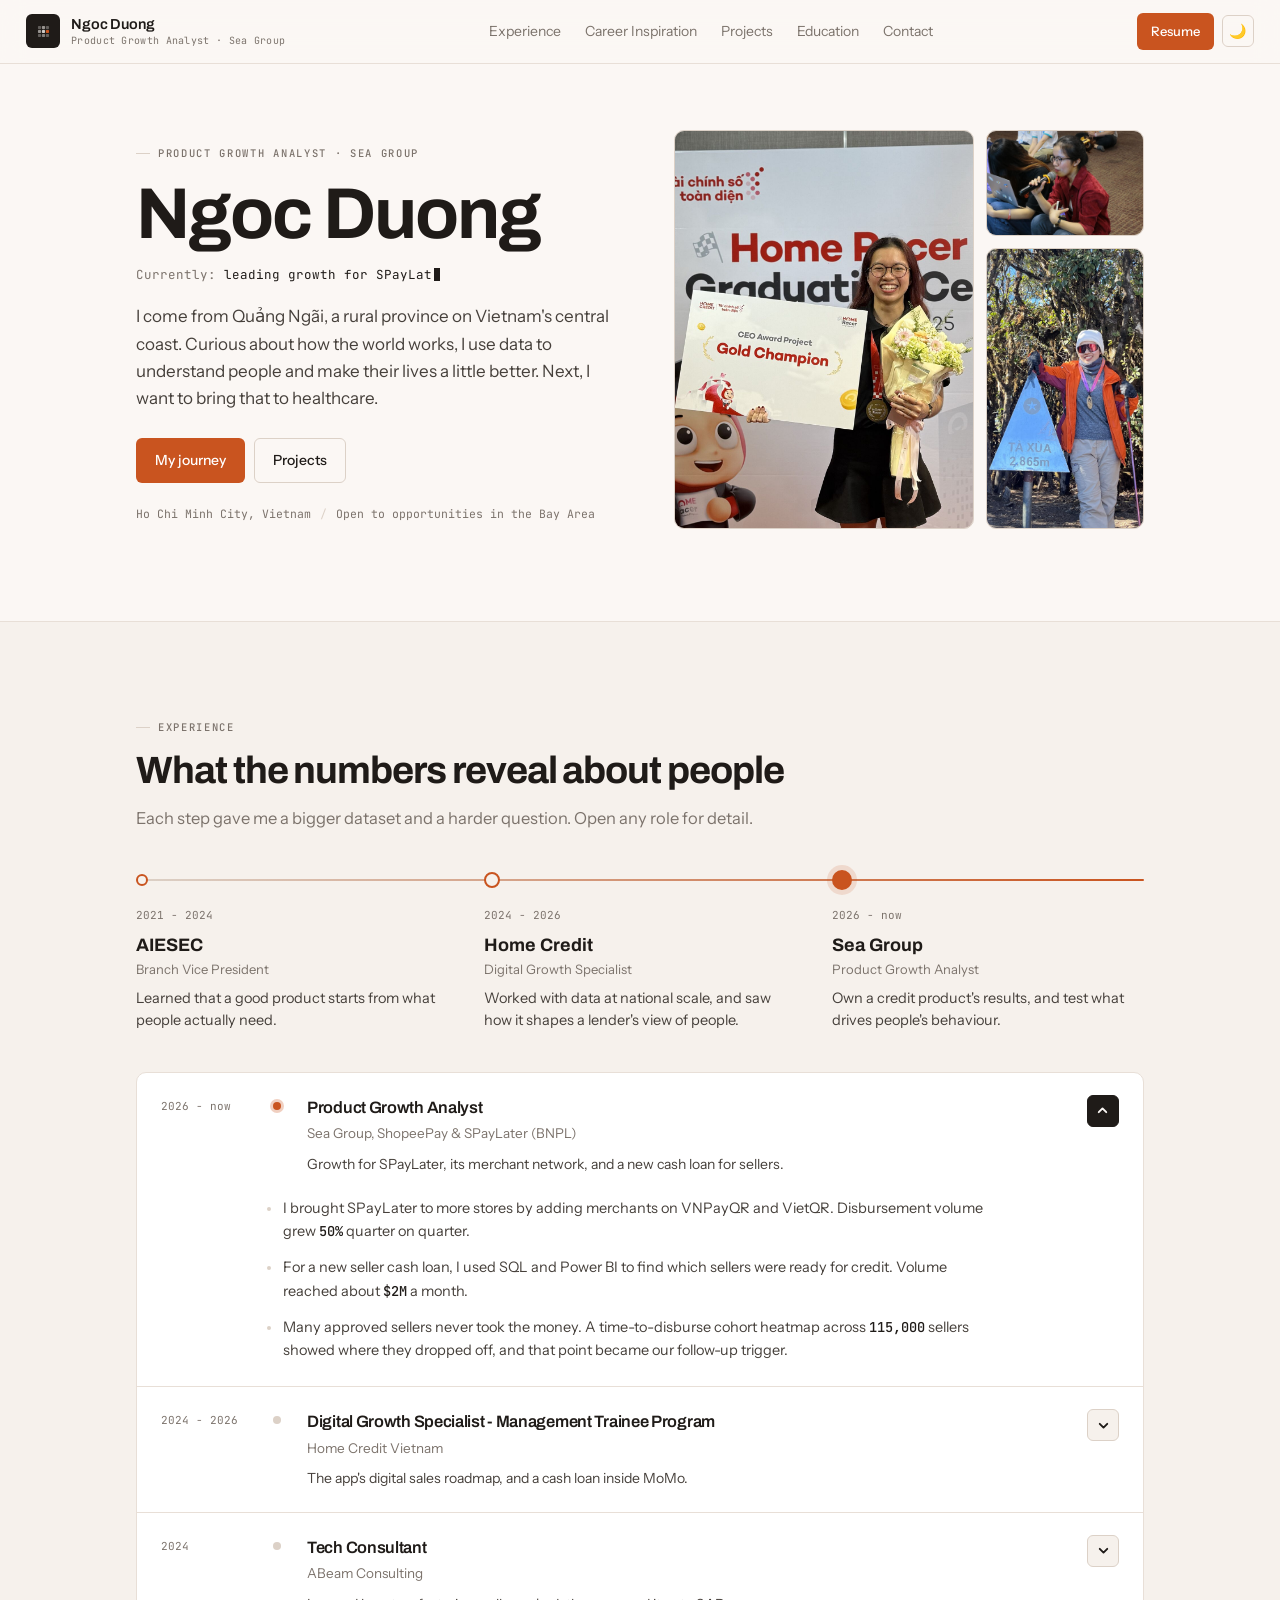
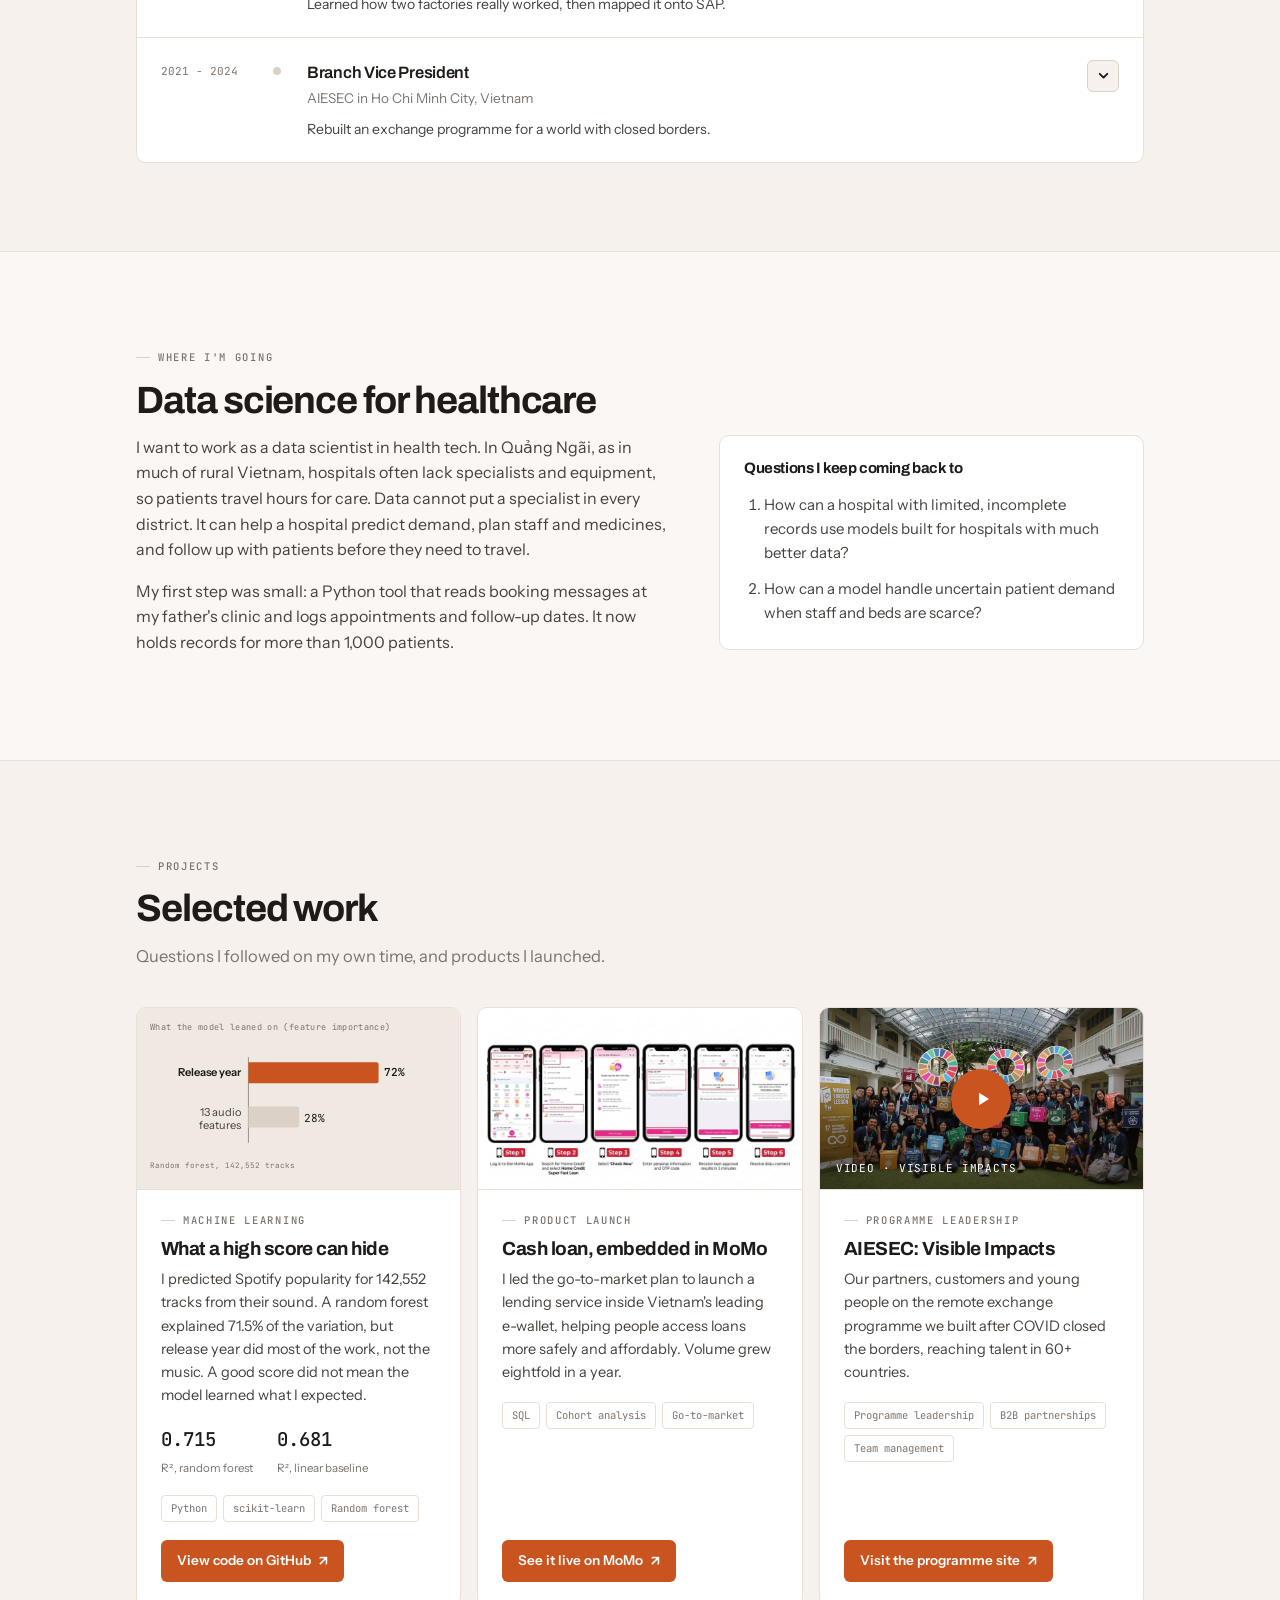
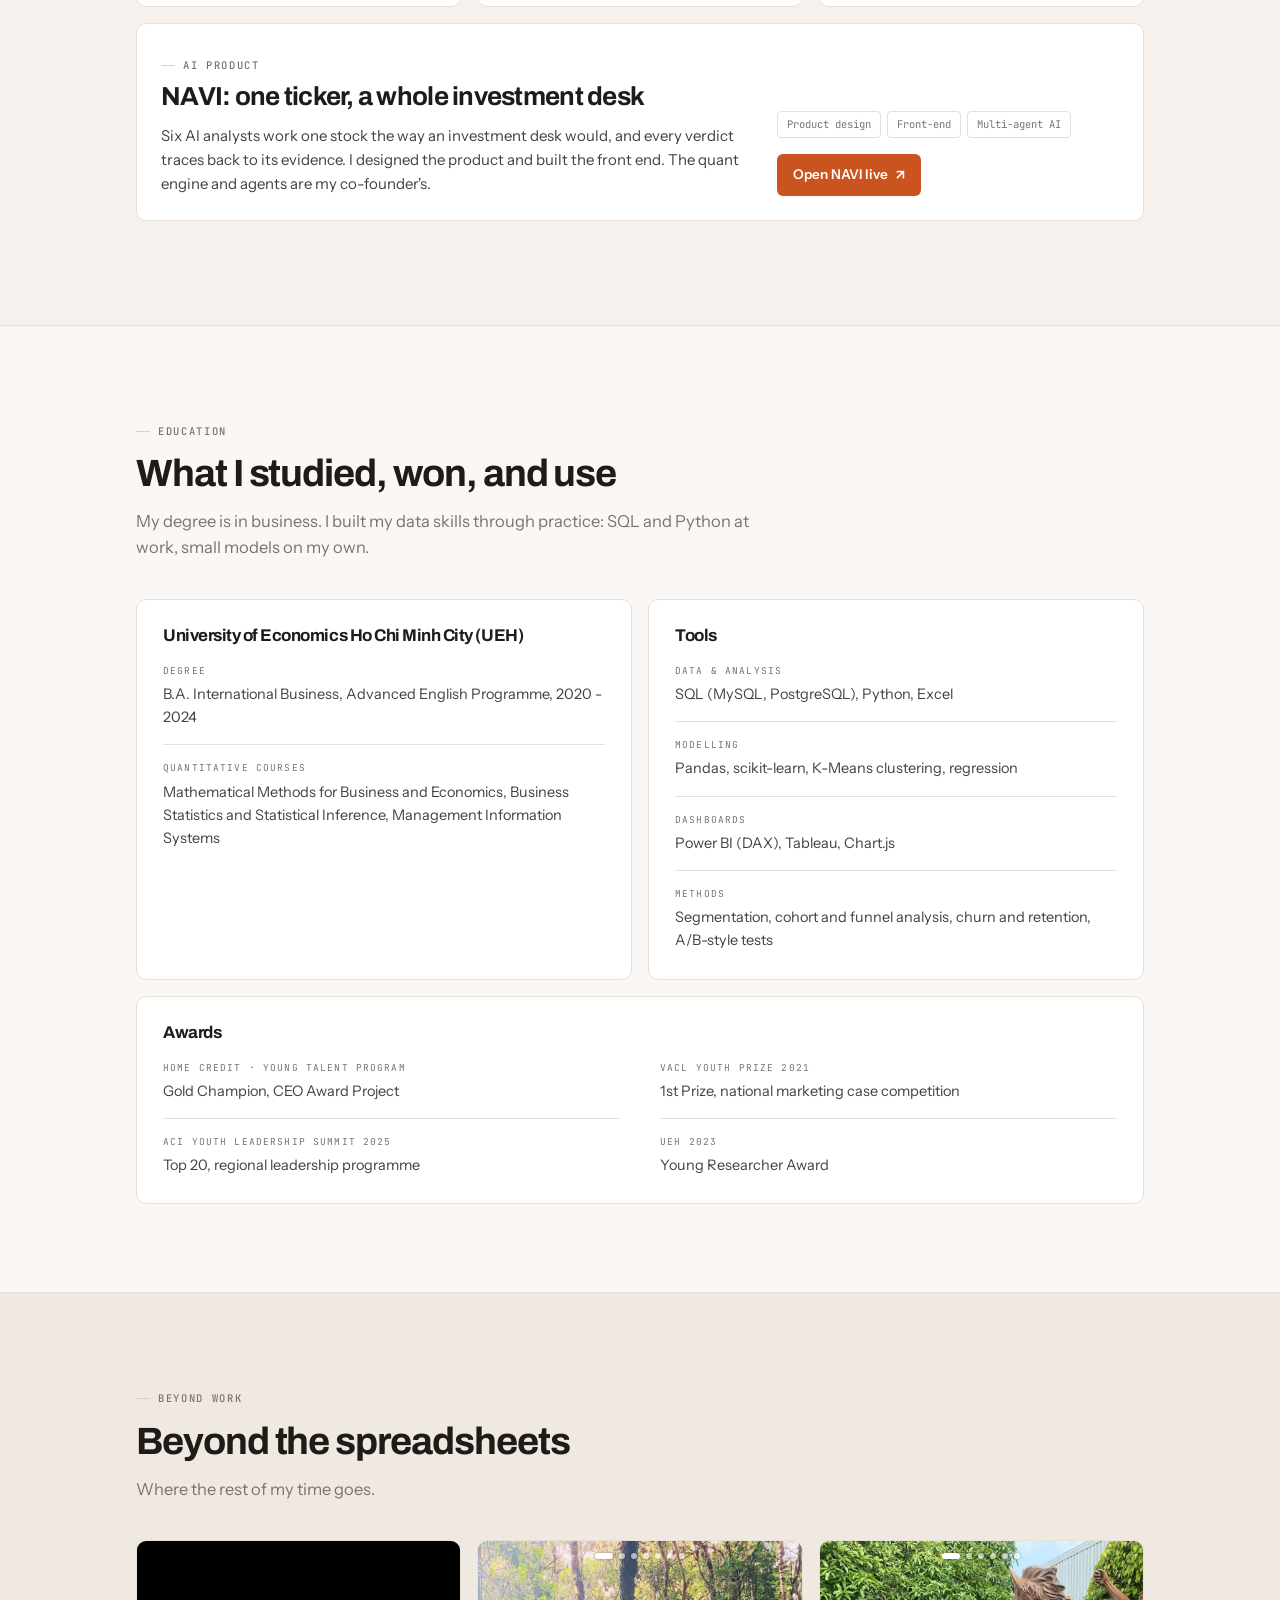
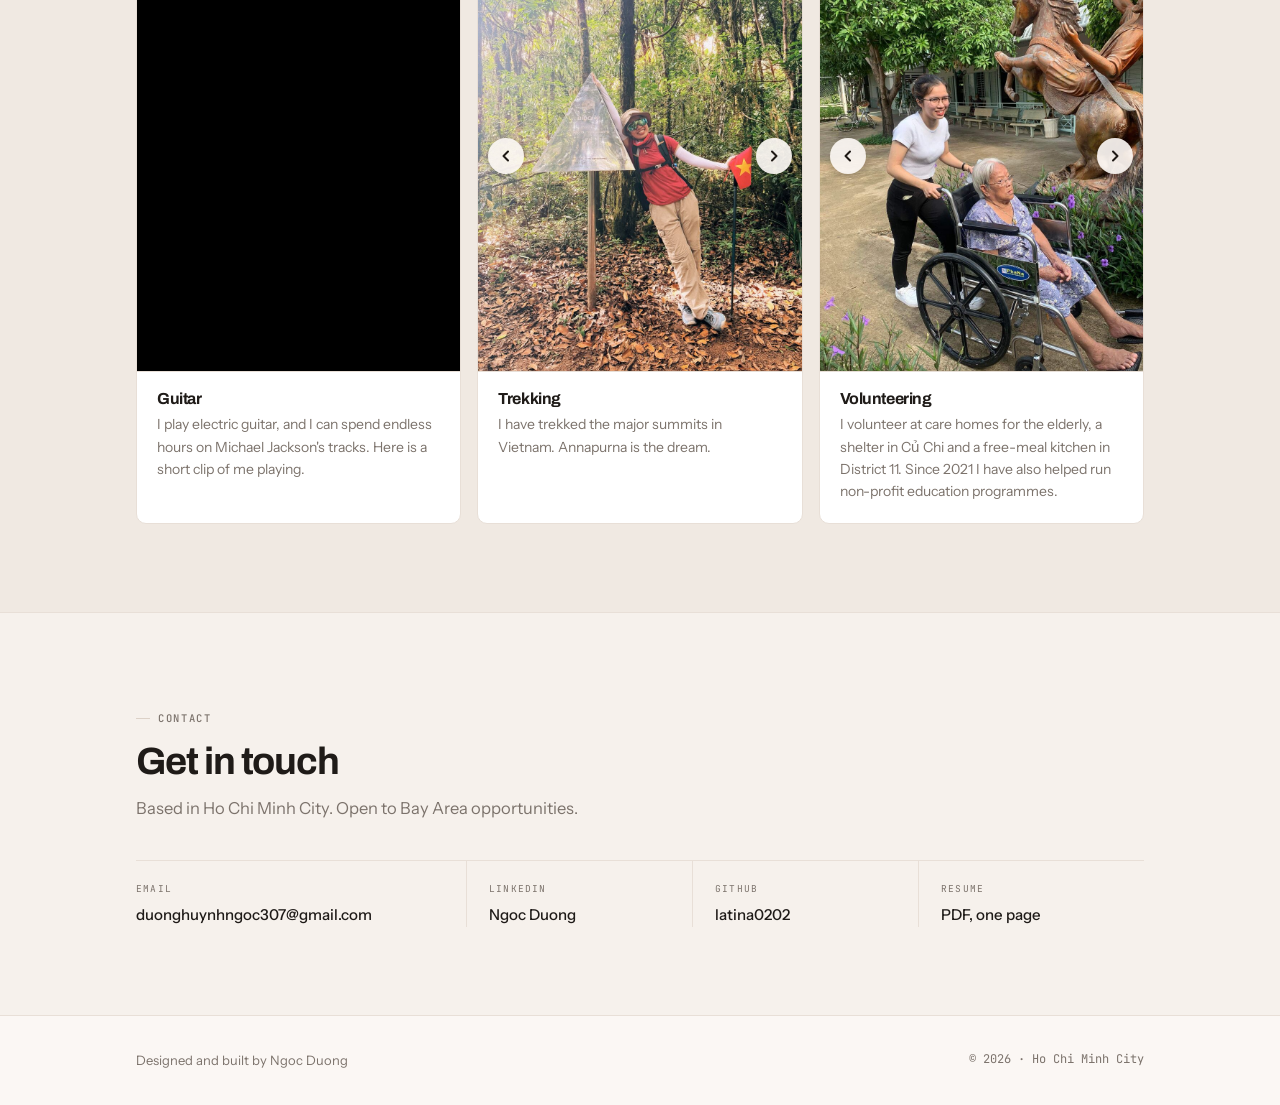
==== commit 17734e9a: "Replace the genre card with the Spotify popularity prediction project Numbers checked against the no" ====
--- a/index.html
+++ b/index.html
@@ -285,33 +285,31 @@
 
       <article class="proj">
         <div class="thumb chart-thumb">
-          <svg viewBox="0 0 640 360" role="img" aria-labelledby="spotChartT spotChartD">
-            <title id="spotChartT">Genre accuracy by input</title>
-            <desc id="spotChartD">Accuracy on held-out tracks across six genres: audio features 51.7%, lyrics 48.8%, both combined 58.9%. Random guessing would score 16.7%.</desc>
-            <text class="cap" x="24" y="44">Accuracy on held-out tracks, 6 genres</text>
-            <line class="base" x1="150" y1="92" x2="150" y2="280"/>
-            <line class="chance" x1="255" y1="92" x2="255" y2="280"/>
-            <text class="chance-lab" x="255" y="306" text-anchor="middle">guessing: 16.7%</text>
-            <g class="b-audio"><title>Audio: 51.7% accuracy</title><text class="lab" x="140" y="131" text-anchor="end">Audio</text><path class="bar" d="M150,108 H471 Q475,108 475,112 V140 Q475,144 471,144 H150 Z"/><text class="val" x="485" y="131">51.7%</text></g>
-            <g class="b-lyrics"><title>Lyrics: 48.8% accuracy</title><text class="lab" x="140" y="191" text-anchor="end">Lyrics</text><path class="bar" d="M150,168 H453 Q457,168 457,172 V200 Q457,204 453,204 H150 Z"/><text class="val" x="467" y="191">48.8%</text></g>
-            <g class="b-both"><title>Both: 58.9% accuracy</title><text class="lab" x="140" y="251" text-anchor="end">Both</text><path class="bar" d="M150,228 H516 Q520,228 520,232 V260 Q520,264 516,264 H150 Z"/><text class="val" x="530" y="251">58.9%</text></g>
+          <svg viewBox="0 0 640 360" role="img" aria-labelledby="popChartT popChartD">
+            <title id="popChartT">What drove the popularity model</title>
+            <desc id="popChartD">Share of the random forest's feature importance: release year about 72%, all 13 audio features combined about 28%.</desc>
+            <text class="cap" x="24" y="44">What the model leaned on (feature importance)</text>
+            <line class="base" x1="220" y1="98" x2="220" y2="268"/>
+            <g class="b-both"><title>Release year: about 72%</title><text class="lab" x="206" y="135" text-anchor="end">Release year</text><path class="bar" d="M220,108 H475 Q479,108 479,112 V146 Q479,150 475,150 H220 Z"/><text class="val" x="489" y="135">72%</text></g>
+            <g class="b-audio"><title>13 audio features combined: about 28%</title><text class="lab" x="206" y="215" text-anchor="end">13 audio</text><text class="lab" x="206" y="241" text-anchor="end">features</text><path class="bar" d="M220,196 H317 Q321,196 321,200 V234 Q321,238 317,238 H220 Z"/><text class="val" x="331" y="227">28%</text></g>
+            <text class="chance-lab" x="24" y="318">Random forest, 142,552 tracks</text>
           </svg>
         </div>
         <div class="body">
           <span class="eyebrow">Machine learning</span>
-          <h3>Sound or lyrics: which one predicts genre?</h3>
+          <h3>What a high score can hide</h3>
           <p>
-            I compared audio features, lyrics and both combined across 15,405 Spotify
-            tracks in six genres. Combined won, so sound and words carry different signals.
-            Latin was the weak spot, with too few tracks to learn from.
+            I predicted Spotify popularity for 142,552 tracks from their sound. A random
+            forest explained 71.5% of the variation, but release year did most of the work,
+            not the music. A good score did not mean the model learned what I expected.
           </p>
           <div class="figs">
-            <div><div class="v">58.9%</div><div class="k">Combined accuracy</div></div>
-            <div><div class="v">+7-9pt</div><div class="k">Over either one alone</div></div>
-          </div>
-          <div class="tags"><span>Python</span><span>scikit-learn</span><span>Multimodal ML</span></div>
+            <div><div class="v">0.715</div><div class="k">R², random forest</div></div>
+            <div><div class="v">0.681</div><div class="k">R², linear baseline</div></div>
+          </div>
+          <div class="tags"><span>Python</span><span>scikit-learn</span><span>Random forest</span></div>
           <div class="acts">
-            <a href="https://github.com/latina0202/music-genre-multimodal-classification" target="_blank" rel="noopener" class="btn btn-primary btn-sm btn-go">View code on GitHub</a>
+            <a href="https://github.com/latina0202/spotify-popularity-prediction" target="_blank" rel="noopener" class="btn btn-primary btn-sm btn-go">View code on GitHub</a>
           </div>
         </div>
       </article>
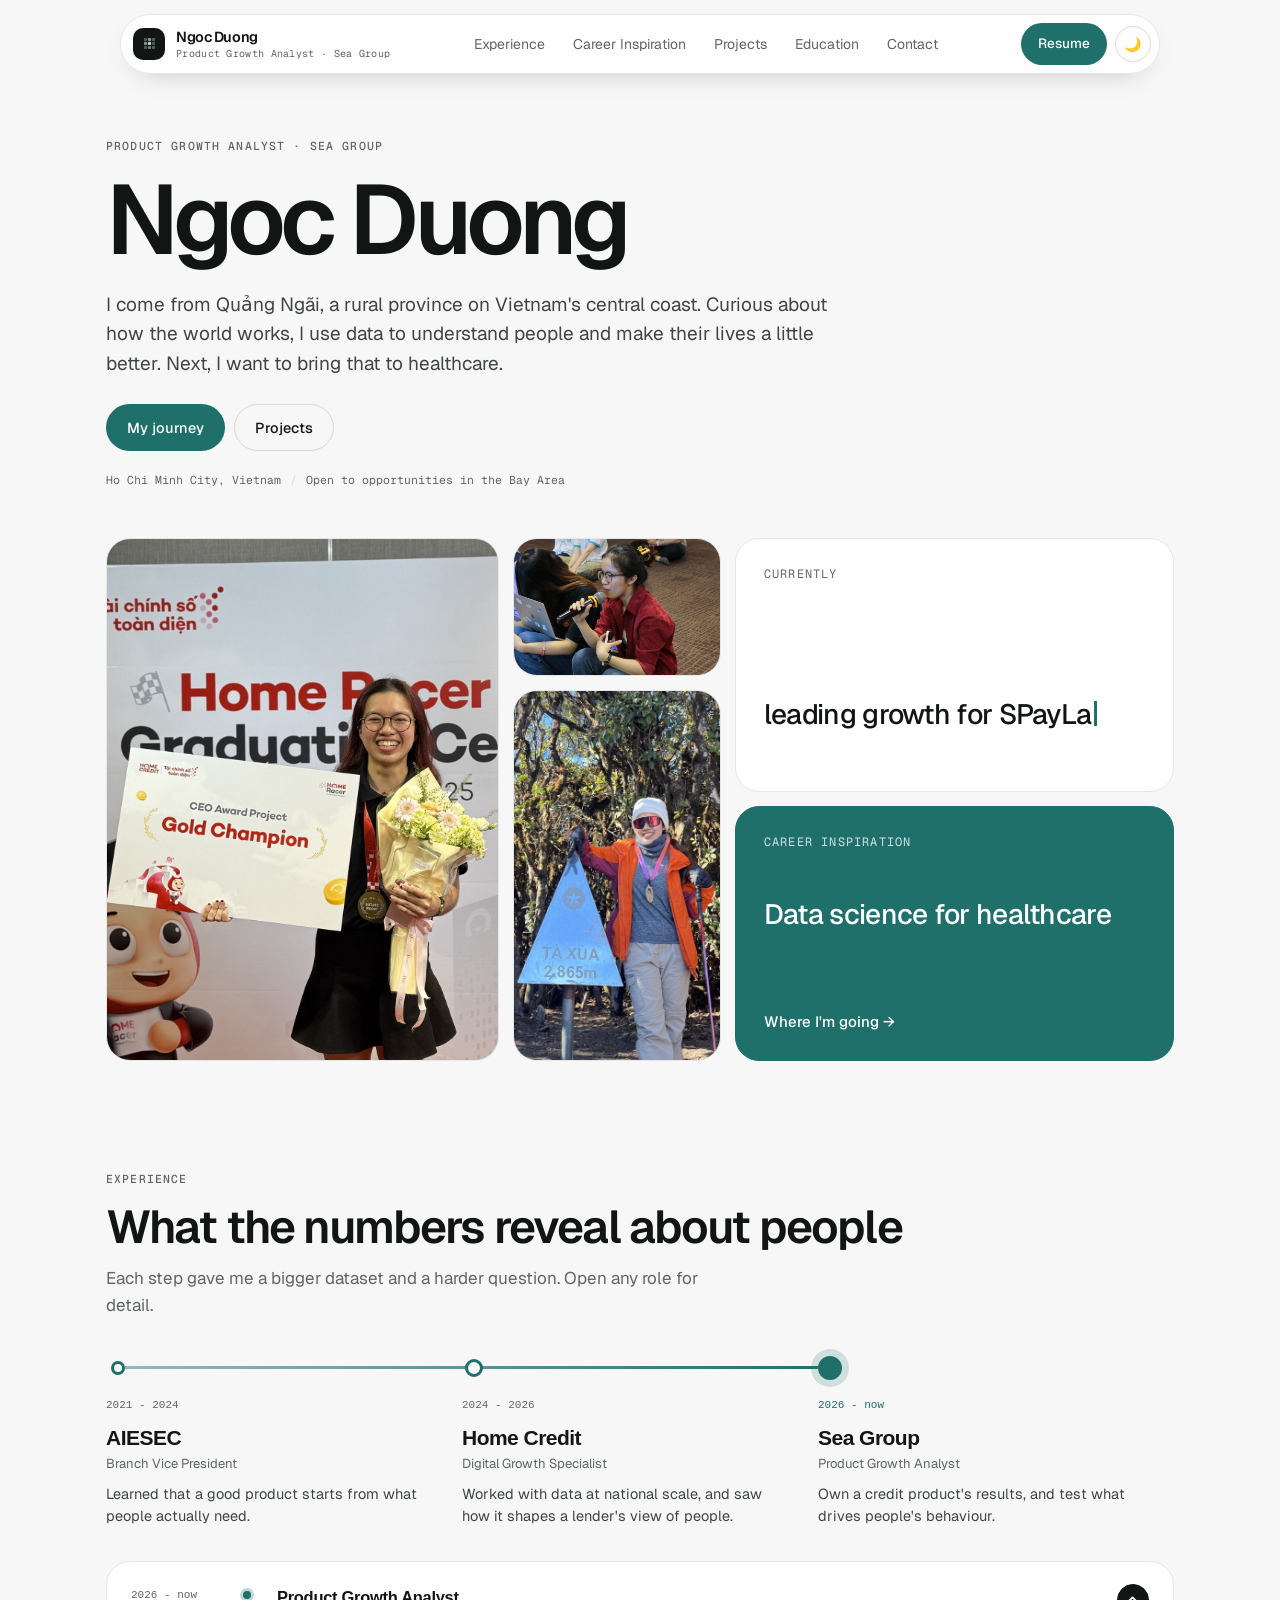
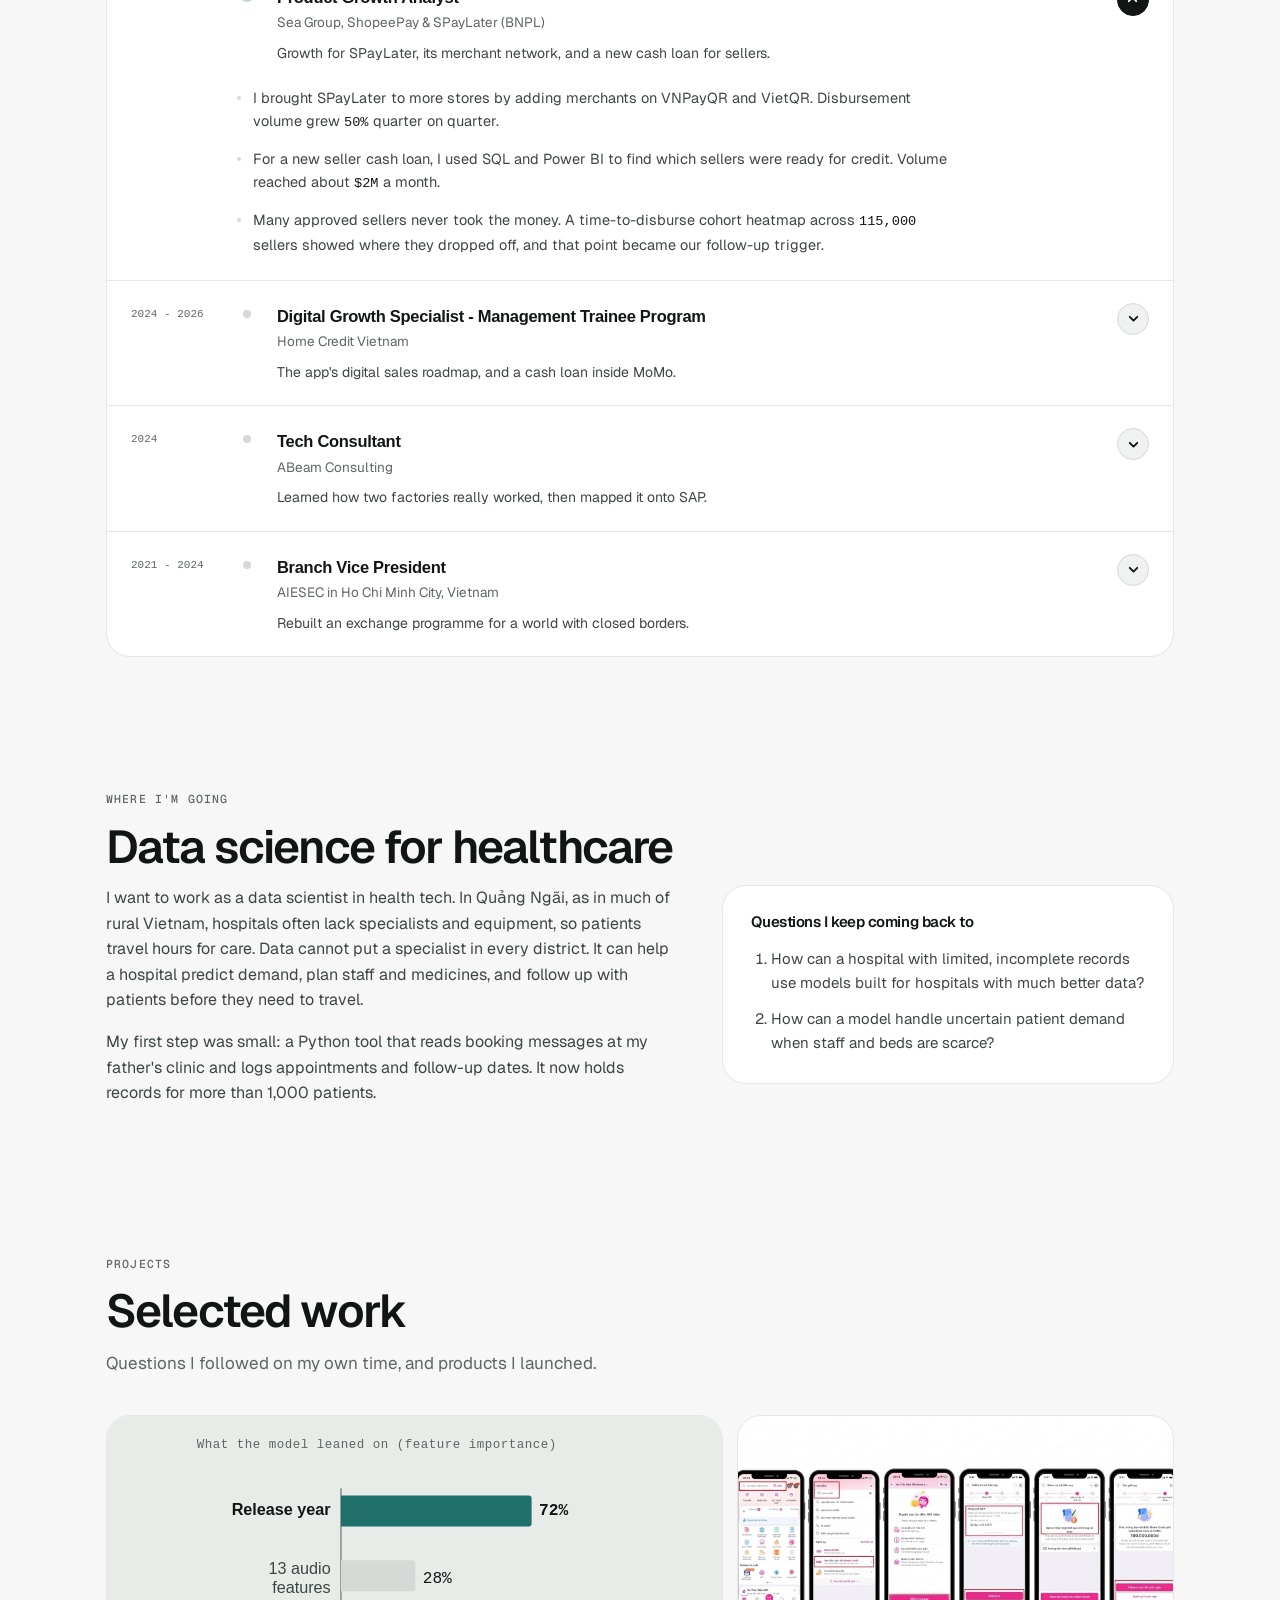
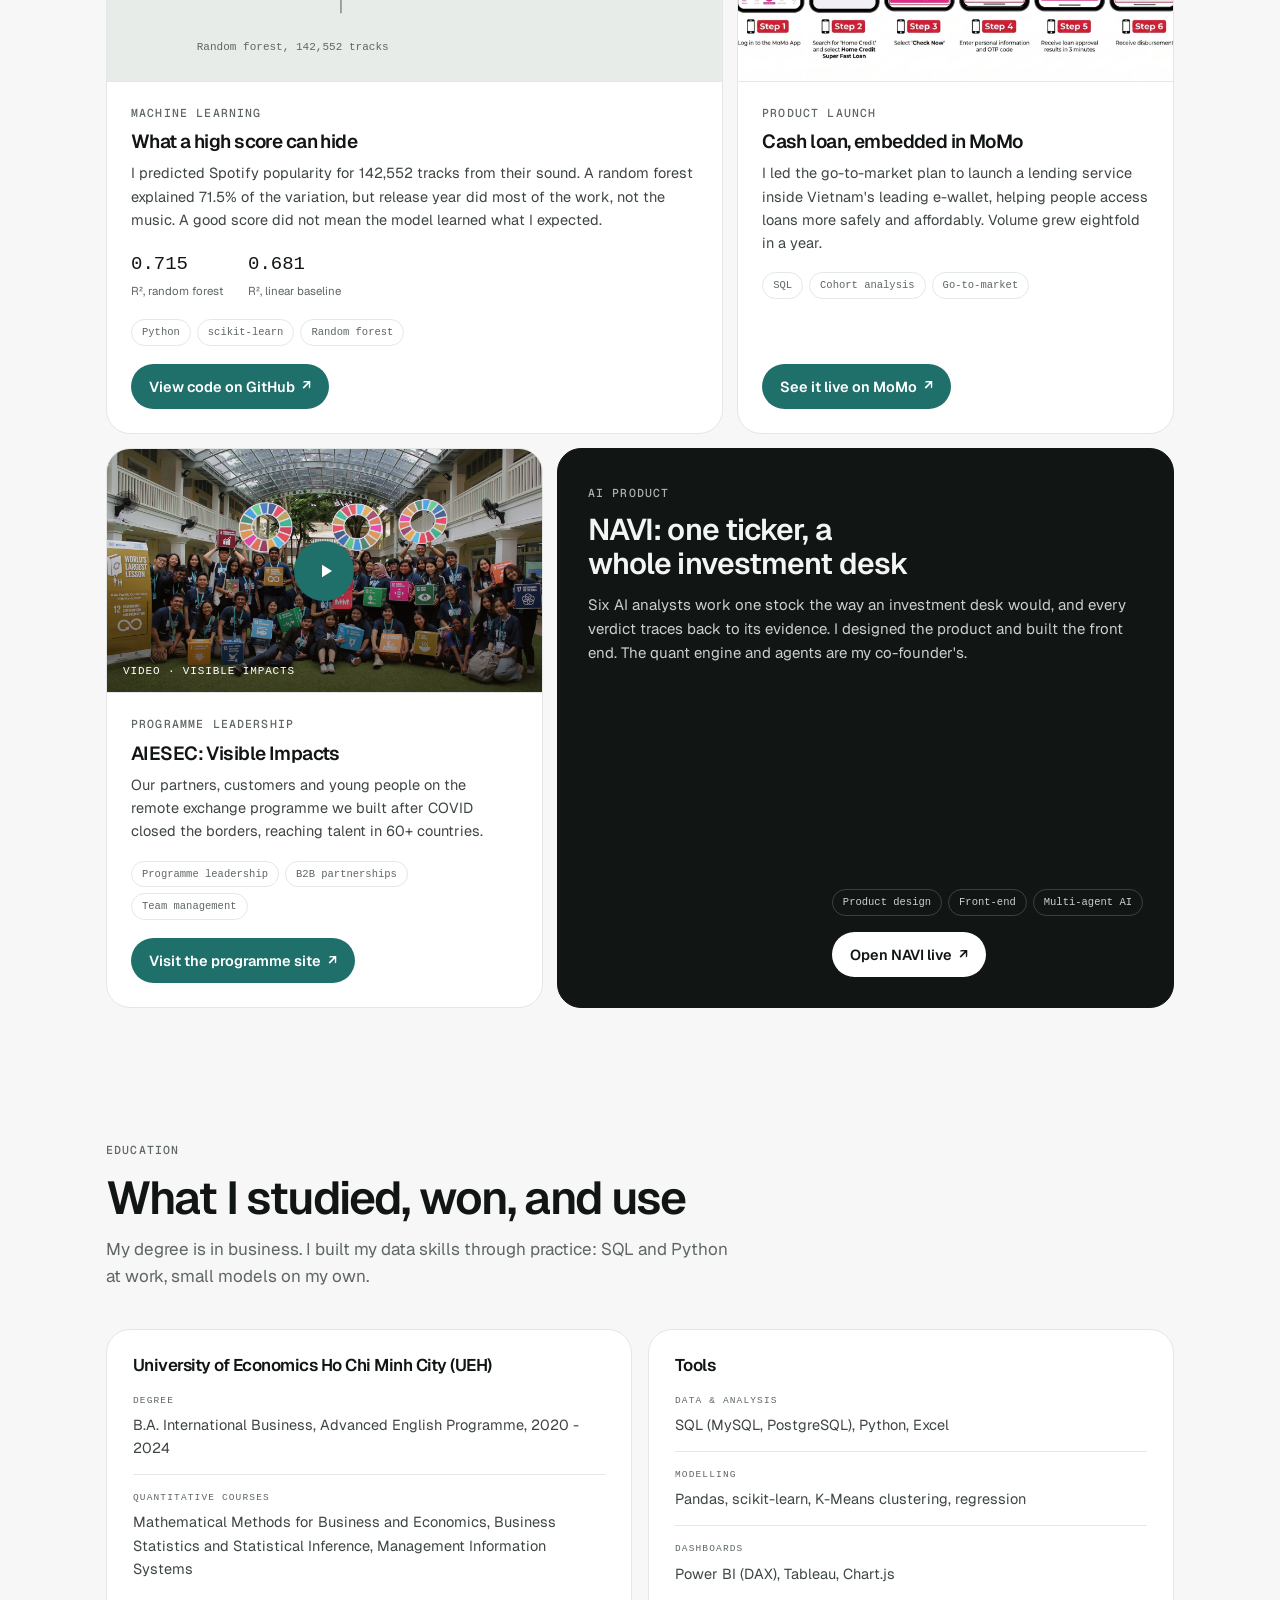
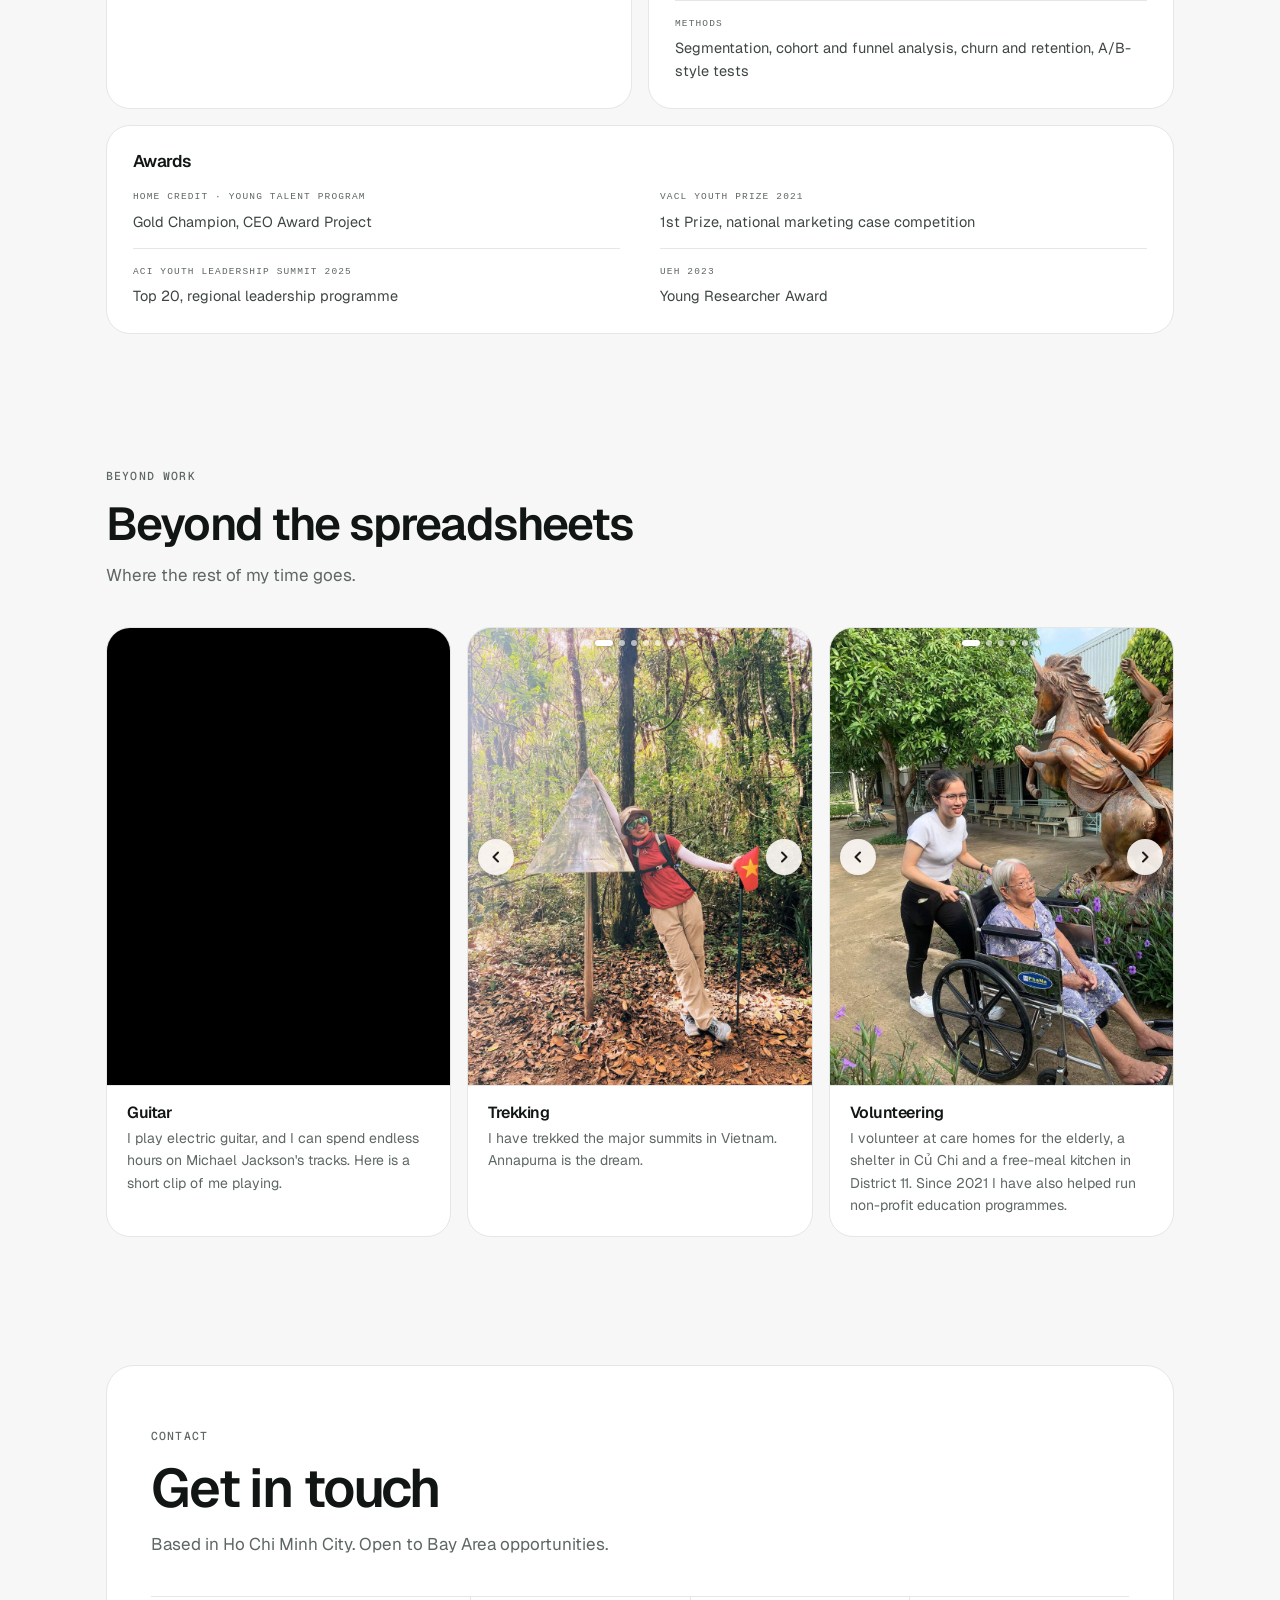
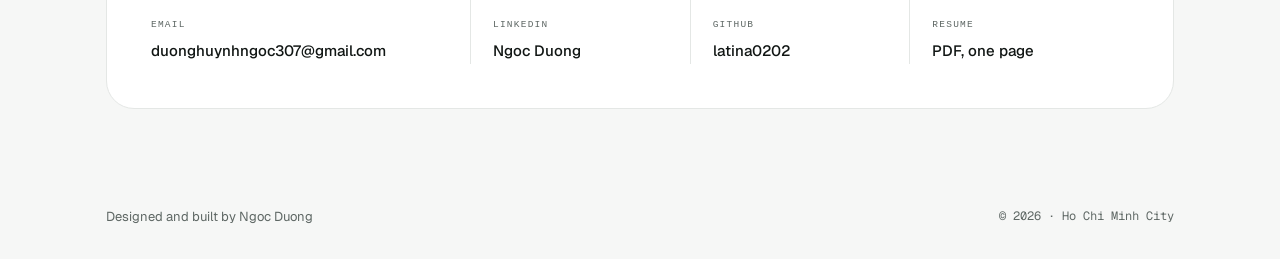
==== commit 8c3dd872: "Go live with the bento design; journey is a straight line to Sea Group - index.html takes the demo's" ====
--- a/index.html
+++ b/index.html
@@ -24,8 +24,9 @@
 
 <link rel="preconnect" href="https://fonts.googleapis.com">
 <link rel="preconnect" href="https://fonts.gstatic.com" crossorigin>
-<link rel="stylesheet" href="https://fonts.googleapis.com/css2?family=Archivo:wght@500;600;700&family=Instrument+Sans:wght@400;500;600&family=JetBrains+Mono:wght@400;500&display=swap">
-<link rel="stylesheet" href="style.css?v=20261122z" />
+<link rel="stylesheet" href="https://fonts.googleapis.com/css2?family=Geist:wght@400;500;600;700&family=Geist+Mono:wght@400;500&display=swap">
+<link rel="stylesheet" href="style.css?v=20261126c" />
+<link rel="stylesheet" href="bento.css?v=20261126c" />
 </head>
 <body data-theme="light">
 
@@ -80,11 +81,10 @@
 
 <!-- HERO -->
 <section class="hero" id="s-hero">
-  <div class="container hero-grid rise">
-    <div>
+  <div class="container rise">
+    <div class="hero-text">
       <span class="eyebrow">Product Growth Analyst · Sea Group</span>
       <h1>Ngoc Duong</h1>
-      <div class="hero-now">Currently: <span class="typing" id="typing"></span></div>
       <p class="hero-lead">
         I come from Quảng Ngãi, a rural province on Vietnam's central coast.
         Curious about how the world works, I use data to understand people and make
@@ -98,7 +98,8 @@
         <span>Ho Chi Minh City, Vietnam</span><i>/</i><span>Open to opportunities in the Bay Area</span>
       </div>
     </div>
-    <div class="hero-media">
+    <div class="hero-bento">
+  <div class="hero-media">
       <figure class="f-main">
         <div class="shot"><img src="images/home-credit-gold.jpg?v=2" alt="Ngoc holding the Gold Champion board for the CEO Award Project at Home Credit's Home Racer graduation" loading="eager"></div>
       </figure>
@@ -109,6 +110,18 @@
         <div class="shot"><img src="images/taxua-summit.jpg?v=3" alt="Ngoc at the Ta Xua summit marker, 2,865 m" loading="lazy"></div>
       </figure>
     </div>
+      <div class="hero-tiles">
+        <div class="tile tile-now">
+          <span class="tile-k">Currently</span>
+          <p class="tile-v"><span class="typing" id="typing"></span></p>
+        </div>
+        <a class="tile tile-next" href="#next">
+          <span class="tile-k">Career Inspiration</span>
+          <p class="tile-v">Data science for healthcare</p>
+          <span class="tile-foot">Where I'm going &rarr;</span>
+        </a>
+      </div>
+    </div>
   </div>
 </section>
 
@@ -119,7 +132,8 @@
     <h2 class="section-title">What the numbers reveal about people</h2>
     <p class="section-dek">Each step gave me a bigger dataset and a harder question. Open any role for detail.</p>
 
-    <ol class="journey">
+    <div class="path">
+      <ol class="journey path-stops">
       <li class="j-step">
         <div class="j-when">2021 - 2024</div>
         <div class="j-role"><b>AIESEC</b>Branch Vice President</div>
@@ -135,7 +149,8 @@
         <div class="j-role"><b>Sea Group</b>Product Growth Analyst</div>
         <p>Own a credit product's results, and test what drives people's behaviour.</p>
       </li>
-    </ol>
+      </ol>
+    </div>
 
     <div class="rail">
 
@@ -336,7 +351,7 @@
           <a class="play" href="https://youtu.be/IusfXn7Y5To" target="_blank" rel="noopener"
              data-yt="IusfXn7Y5To" data-title="AIESEC in Vietnam: Visible Impacts"
              aria-label="Play the video: AIESEC in Vietnam, Visible Impacts">
-            <img src="images/global-talent.jpg" alt="" loading="lazy">
+            <img src="images/global-talent.jpg?v=2" alt="" loading="lazy">
             <span class="play-btn" aria-hidden="true">
               <svg width="20" height="20" viewBox="0 0 20 20"><path d="M6 3.8v12.4L16 10z" fill="currentColor"/></svg>
             </span>
@@ -357,9 +372,8 @@
         </div>
       </article>
 
-    </div>
-
-    <article class="proj-lead after-grid text-only">
+
+    <article class="proj-lead text-only">
       <div>
         <span class="eyebrow">AI product</span>
         <h3>NAVI: one ticker, a whole investment desk</h3>
@@ -376,6 +390,8 @@
         </div>
       </div>
     </article>
+    </div>
+
   </div>
 </section>
 
@@ -513,6 +529,6 @@
   </div>
 </footer>
 
-<script src="script.js?v=20261122x"></script>
+<script src="script.js?v=20261126c"></script>
 </body>
 </html>
--- a/bento.css
+++ b/bento.css
@@ -0,0 +1,245 @@
+/* =====================================================================
+   Bento layer - loads after style.css and restyles it.
+   Same words and structure; new type, colour, shapes and grids.
+   ===================================================================== */
+
+:root {
+  --l0: #F6F7F6;
+  --l1: #EFF2F0;
+  --l2: #E7ECE9;
+  --card: #FFFFFF;
+
+  --ink: #111614;
+  --ink-2: #3E4643;
+  --muted: #5E6764;
+
+  --line: #E4E7E5;
+  --line-2: #D5DAD7;
+
+  --chip: #1F6F6B;
+  --chip-ink: #FFFFFF;
+  --swipe: #CFE6E2;
+  --btn: #1F6F6B;
+  --btn-ink: #FFFFFF;
+
+  --r-card: 24px;
+  --r-btn: 999px;
+  --max-width: 1120px;
+}
+
+body[data-theme="dark"] {
+  --l0: #0E1211;
+  --l1: #131817;
+  --l2: #181F1D;
+  --card: #151A19;
+
+  --ink: #EEF2F0;
+  --ink-2: #B7C0BC;
+  --muted: #8B9591;
+
+  --line: #232A28;
+  --line-2: #2E3633;
+
+  --chip: #3DD6B5;
+  --chip-ink: #04140F;
+  --swipe: #1D4A40;
+  --btn: #3DD6B5;
+  --btn-ink: #04140F;
+}
+
+/* ---------------------------------------------------------------- type */
+
+body { font-family: 'Geist', 'Inter', system-ui, -apple-system, sans-serif; }
+h1, h2, h3, h4,
+.brand-text .name { font-family: 'Geist', 'Inter', system-ui, sans-serif; font-weight: 600; letter-spacing: -0.03em; }
+.eyebrow,
+.brand-text .subtitle,
+.hero-meta, .hero-now,
+footer .mono { font-family: 'Geist Mono', ui-monospace, monospace; }
+
+.eyebrow { font-size: 11.5px; letter-spacing: 0.1em; }
+.eyebrow::before { display: none; }
+
+.section-title { font-size: clamp(32px, 4.6vw, 46px); line-height: 1.05; letter-spacing: -0.04em; margin: 12px 0 14px; }
+.section-dek { font-size: 17px; }
+
+/* ------------------------------------------------------- page rhythm */
+
+.section { border-bottom: 0; padding: 64px 0; }
+.s-l0, .s-l1, .s-l2 { background: var(--l0); }
+@media (max-width: 720px) { .section { padding: 44px 0; } }
+
+/* ------------------------------------------------- floating pill nav */
+
+.nav {
+  top: 14px; left: 50%; right: auto;
+  transform: translateX(-50%);
+  width: min(1040px, calc(100% - 28px));
+  padding: 8px 8px 8px 12px;
+  border: 1px solid var(--line);
+  border-radius: 999px;
+  background: color-mix(in srgb, var(--card) 80%, transparent);
+  backdrop-filter: blur(16px);
+  -webkit-backdrop-filter: blur(16px);
+  box-shadow: 0 10px 30px -18px rgba(17, 22, 20, 0.35);
+}
+.nav-progress { display: none; }
+.logo { border-radius: 10px; width: 32px; height: 32px; }
+.nav-links a { border-radius: 999px; padding: 7px 13px; }
+.controls button { border-radius: 999px; width: 36px; height: 36px; }
+.controls .btn-sm { padding: 9px 16px; font-size: 13.5px; }
+.mobile-menu { top: 80px; border-radius: 22px; }
+.mobile-menu a { border-radius: 14px; }
+@media (max-width: 900px) { .nav { padding: 7px 7px 7px 10px; } }
+
+/* ------------------------------------------------------------ buttons */
+
+.btn { padding: 11px 20px; font-size: 14.5px; }
+.btn-sm { padding: 8px 15px; }
+.btn-go { padding: 10px 17px; }
+.tags span { border-radius: 999px; padding-inline: 10px; }
+
+/* --------------------------------------------------------------- hero */
+
+.hero { padding: 132px 0 40px; border-bottom: 0; }
+.hero-text { max-width: 760px; }
+.hero h1 { font-size: clamp(54px, 8.4vw, 98px); line-height: 0.98; letter-spacing: -0.055em; margin: 14px 0 22px; }
+.hero-lead { font-size: 19px; line-height: 1.55; max-width: 56ch; }
+.hero-cta { margin-bottom: 20px; }
+
+.hero-bento {
+  display: grid;
+  grid-template-columns: minmax(0, 7fr) minmax(0, 5fr);
+  gap: 14px;
+  margin-top: 48px;
+  align-items: stretch;
+}
+.hero-media { --g: 14px; }
+.hero-media .shot { border-radius: var(--r-card); border-color: var(--line); }
+
+.hero-tiles { display: grid; grid-template-rows: 1fr 1fr; gap: 14px; }
+.tile {
+  background: var(--card);
+  border: 1px solid var(--line);
+  border-radius: var(--r-card);
+  padding: 26px 28px;
+  display: flex; flex-direction: column; justify-content: space-between; gap: 16px;
+  text-decoration: none;
+  color: var(--ink);
+  min-width: 0;
+}
+.tile-k { font-family: 'Geist Mono', ui-monospace, monospace; font-size: 12px; letter-spacing: 0.1em; text-transform: uppercase; color: var(--muted); }
+.tile-v { font-size: clamp(22px, 2.4vw, 28px); line-height: 1.22; font-weight: 500; letter-spacing: -0.025em; min-height: 2.44em; }
+.tile-foot { font-size: 15px; font-weight: 500; }
+
+.tile-now .typing::after {
+  content: "";
+  display: inline-block;
+  width: 3px; height: 0.9em;
+  background: var(--chip);
+  vertical-align: -0.08em;
+  margin-left: 3px;
+  animation: blink 1.1s step-end infinite;
+}
+
+.tile-next { background: var(--chip); border-color: var(--chip); color: var(--btn-ink); transition: filter .2s ease, transform .2s ease; }
+.tile-next .tile-k { color: inherit; opacity: 0.8; }
+.tile-next:hover { filter: brightness(1.08); transform: translateY(-2px); }
+
+@media (max-width: 900px) {
+  .hero { padding: 112px 0 28px; }
+  .hero-bento { grid-template-columns: 1fr; margin-top: 36px; }
+  .hero-tiles { grid-template-columns: 1fr 1fr; grid-template-rows: auto; }
+}
+@media (max-width: 560px) { .hero-tiles { grid-template-columns: 1fr; } }
+
+/* --------------------------------------------------------- career path */
+/* One straight line through three milestones, ending at Sea Group.
+   Dots grow left to right (a bigger dataset each step); the current one is solid. */
+.path { position: relative; margin: 10px 0 34px; }
+.path::before {
+  content: ""; position: absolute; top: 9px; left: 12px; height: 3px; border-radius: 2px;
+  width: calc(200% / 3);
+  background: linear-gradient(90deg, color-mix(in srgb, var(--chip) 45%, transparent), var(--chip));
+}
+.journey.path-stops { display: grid; grid-template-columns: repeat(3, minmax(0, 1fr)); gap: 0; padding: 0; margin: 0; }
+.journey.path-stops::before { display: none; }
+.path-stops .j-step {
+  position: relative;
+  background: none; border: 0; box-shadow: none; border-radius: 0;
+  padding: 40px 32px 0 0;
+}
+.path-stops .j-step:nth-child(1) { --s: 14px; }
+.path-stops .j-step:nth-child(2) { --s: 18px; }
+.path-stops .j-step:nth-child(3) { --s: 24px; }
+.path-stops .j-step::before {
+  display: block; content: ""; position: absolute;
+  top: calc(10.5px - var(--s) / 2);
+  left: calc(12px - var(--s) / 2);
+  width: var(--s); height: var(--s); border-radius: 50%;
+  background: var(--l0); border: 3px solid var(--chip); box-sizing: border-box; box-shadow: none;
+  z-index: 1;
+}
+.path-stops .j-step:nth-child(3)::before { background: var(--chip); box-shadow: 0 0 0 7px color-mix(in srgb, var(--chip) 18%, transparent); }
+.path-stops .j-step:nth-child(3) .j-when { color: var(--chip); font-weight: 500; }
+.j-role b { font-size: 21px; letter-spacing: -0.025em; }
+
+/* phones: the line runs down the left side */
+@media (max-width: 820px) {
+  .path::before { display: none; }
+  .path-stops .j-step:not(:last-child)::after {
+    content: ""; position: absolute; left: 10.5px; width: 3px; border-radius: 2px;
+    top: 11px; bottom: -39px;   /* to the next dot's centre: 28px gap + 11px */
+    background: color-mix(in srgb, var(--chip) 60%, transparent);
+  }
+  .journey.path-stops { grid-template-columns: 1fr; gap: 28px; }
+  .path-stops .j-step { padding: 0 0 0 40px; }
+  .path-stops .j-step::before { top: calc(11px - var(--s) / 2); }
+}
+
+/* --------------------------------------------------- cards and tiles */
+
+.rail, .aside, .skill, .b-card, .proj { border-radius: var(--r-card); }
+.aside { padding: 28px; }
+
+/* --------------------------------------------------- projects: bento */
+
+.proj-grid { grid-template-columns: repeat(12, minmax(0, 1fr)); gap: 14px; }
+.proj-grid > .proj:nth-child(1) { grid-column: span 7; }
+.proj-grid > .proj:nth-child(2) { grid-column: span 5; }
+.proj-grid > .proj:nth-child(3) { grid-column: span 5; }
+.proj-grid > .proj-lead { grid-column: span 7; }
+@media (max-width: 980px) { .proj-grid > * { grid-column: 1 / -1 !important; } }
+
+/* NAVI as the dark tile, in both themes */
+.proj-grid > .proj-lead.text-only {
+  margin: 0;
+  display: flex; flex-direction: column; justify-content: space-between; gap: 22px;
+  padding: 30px;
+  background: #111614; border-color: #111614; color: #F3F5F4;
+}
+body[data-theme="dark"] .proj-grid > .proj-lead.text-only { background: #1B2220; border-color: var(--line-2); }
+.proj-grid > .proj-lead h3 { color: #F3F5F4; font-size: clamp(24px, 2.6vw, 30px); }
+.proj-grid > .proj-lead p { color: #C9D0CD; }
+.proj-grid > .proj-lead .eyebrow { color: #A9B2AE; }
+.proj-grid > .proj-lead .tags span { color: #C9D0CD; border-color: rgba(255, 255, 255, 0.18); background: transparent; }
+.proj-grid > .proj-lead .btn-primary { background: #FFFFFF; color: #111614; }
+
+/* ------------------------------------------------------------ contact */
+
+#contact .container {
+  background: var(--card);
+  border: 1px solid var(--line);
+  border-radius: 28px;
+  padding: 56px 44px 44px;
+}
+#contact .section-title { font-size: clamp(36px, 5vw, 54px); }
+@media (max-width: 720px) { #contact .container { padding: 36px 22px 28px; margin-inline: 16px; } }
+
+/* Spotify and MoMo pictures share one height in the first row */
+@media (min-width: 981px) {
+  .proj-grid > .proj:nth-child(1) .thumb { aspect-ratio: auto; height: clamp(200px, 23.6vw, 266px); }
+  .proj-grid > .proj:nth-child(2) .thumb { aspect-ratio: auto; height: clamp(200px, 23.6vw, 266px); }
+}
+/* contact card lines up with the content edges of the other sections */
+#contact .container { max-width: calc(var(--max-width) - 52px); }
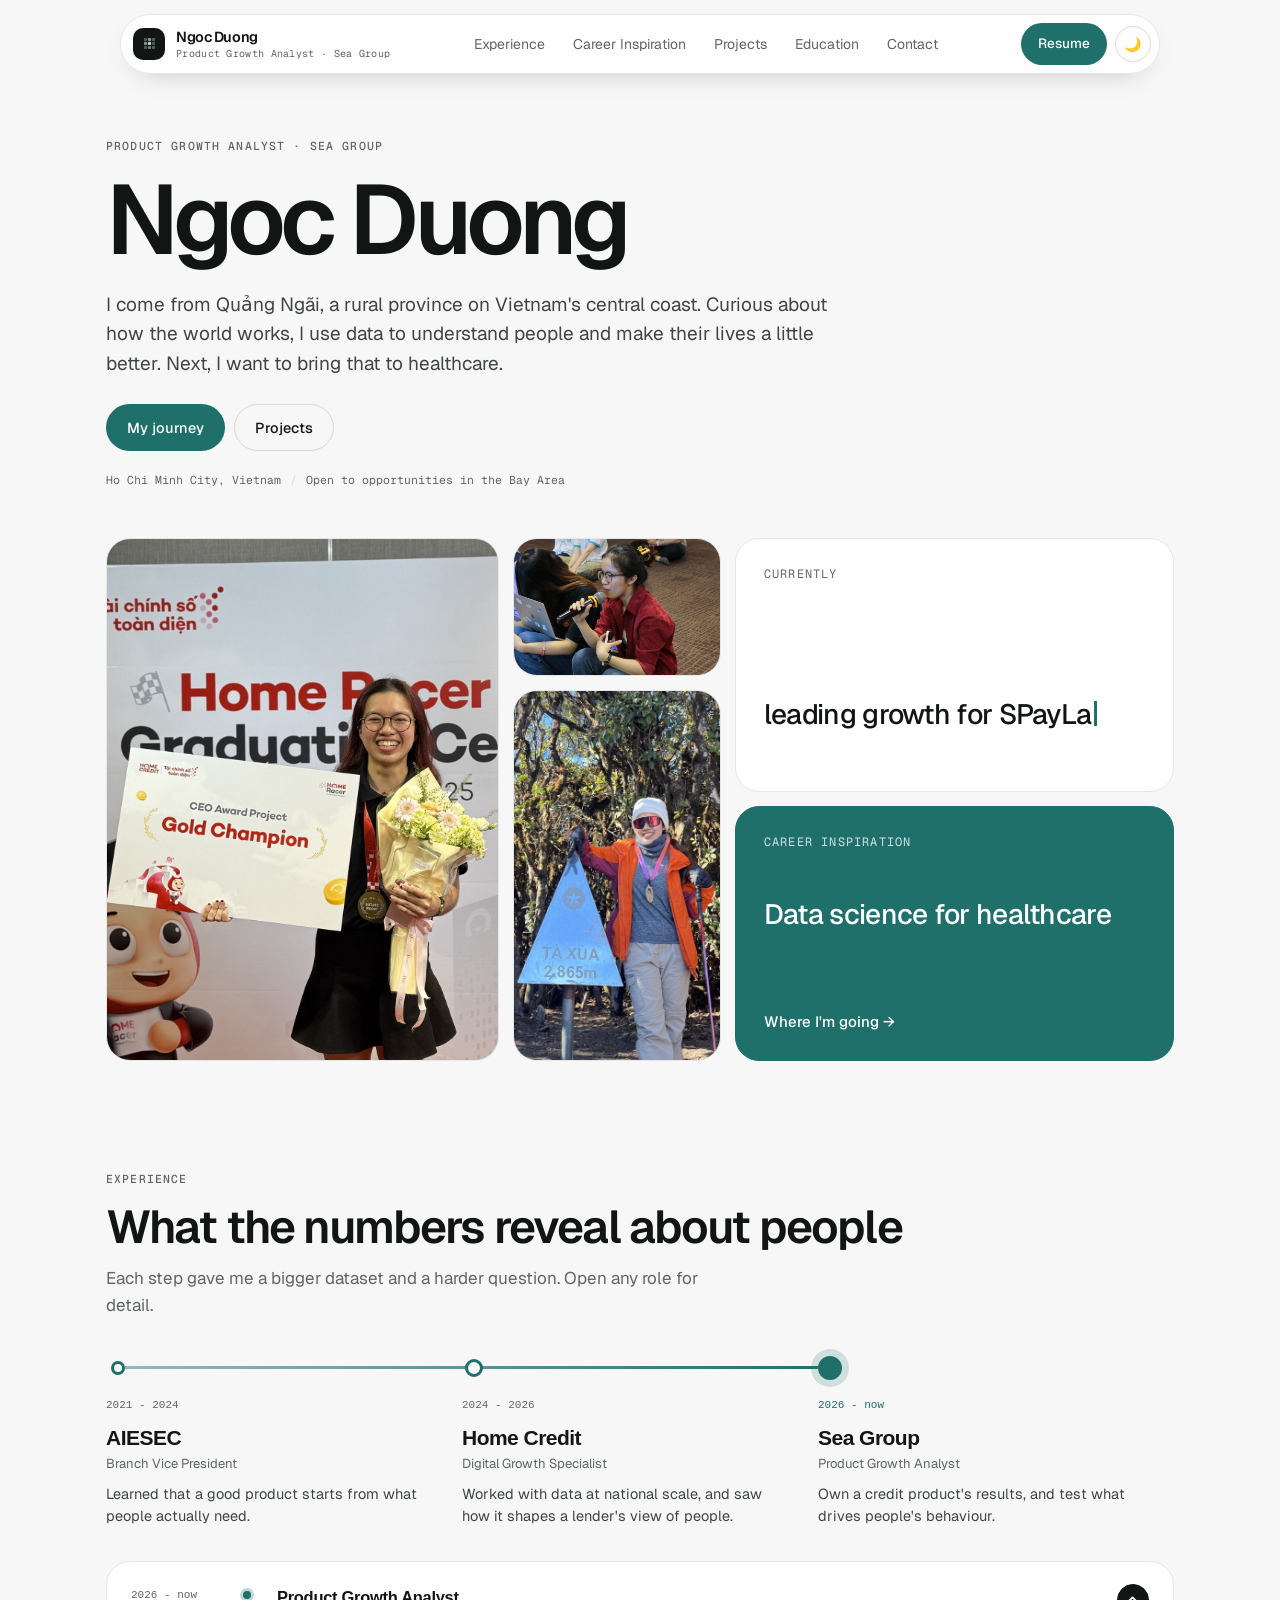
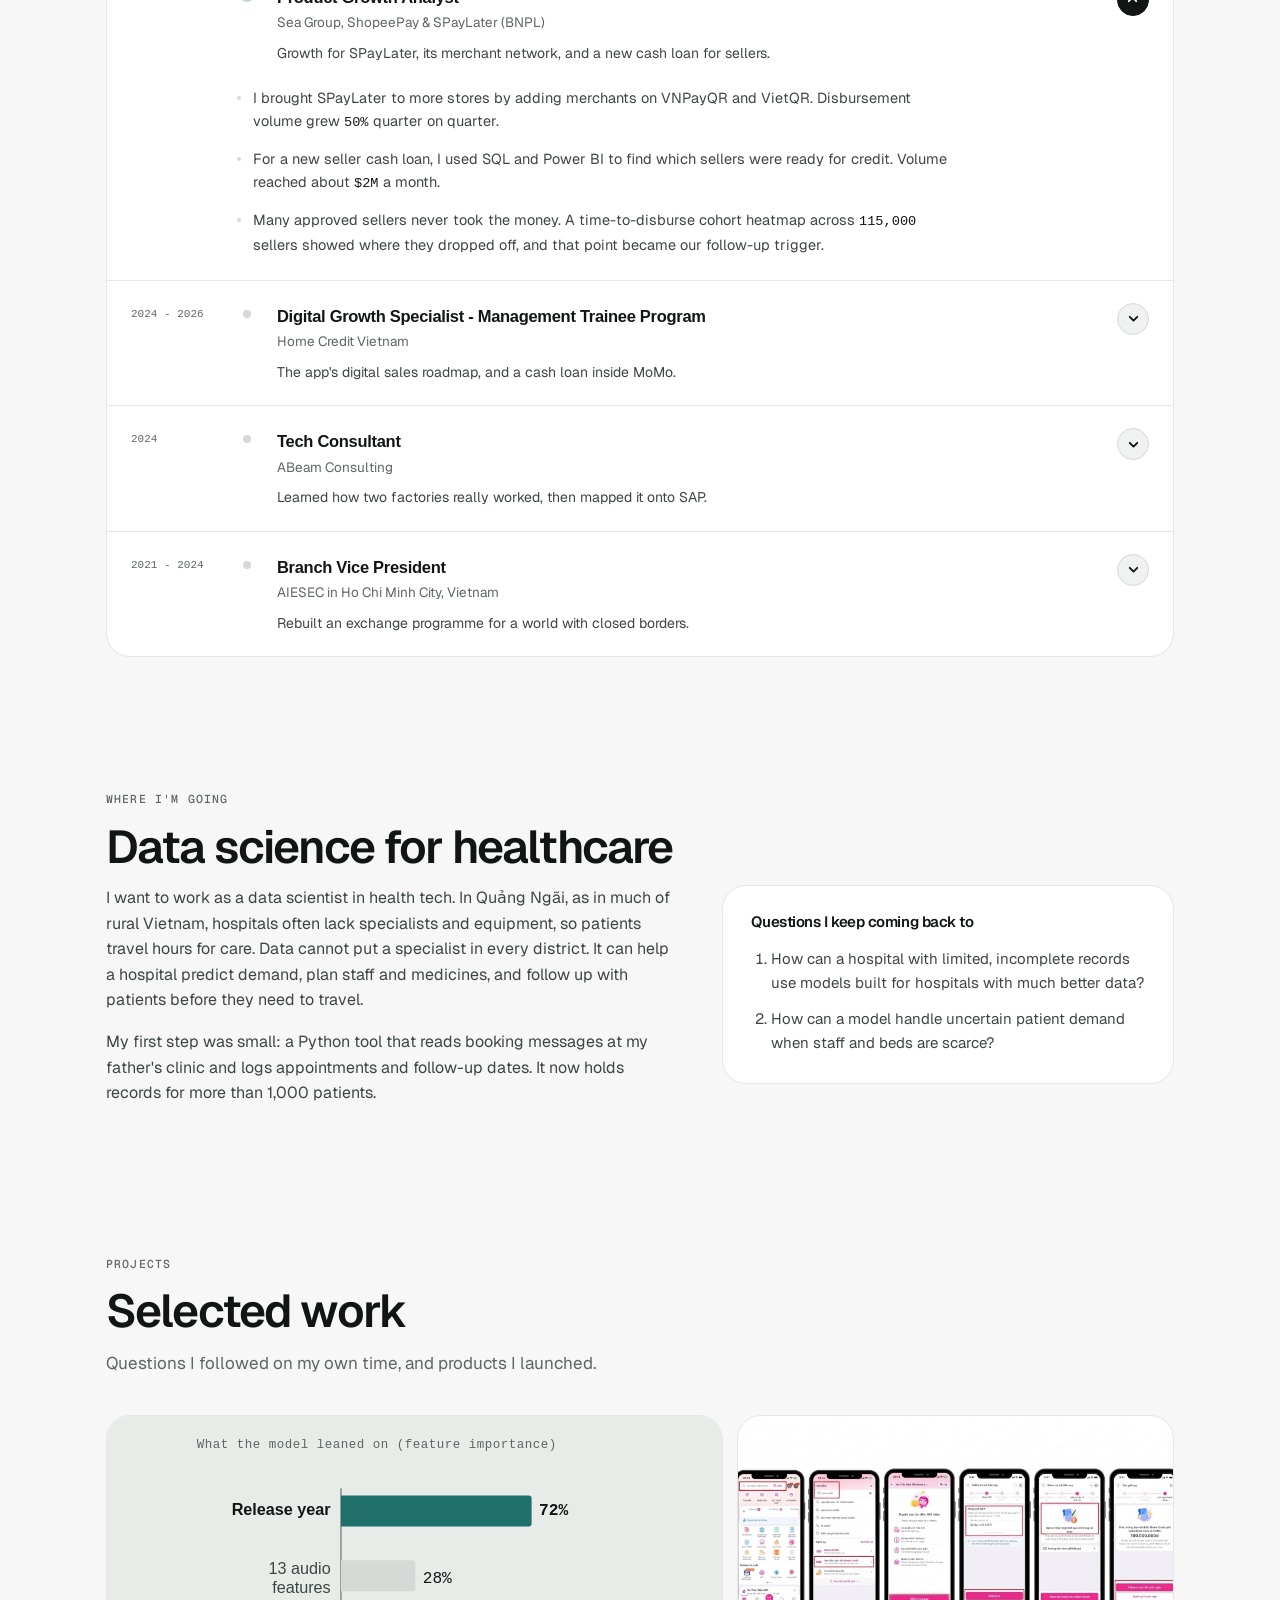
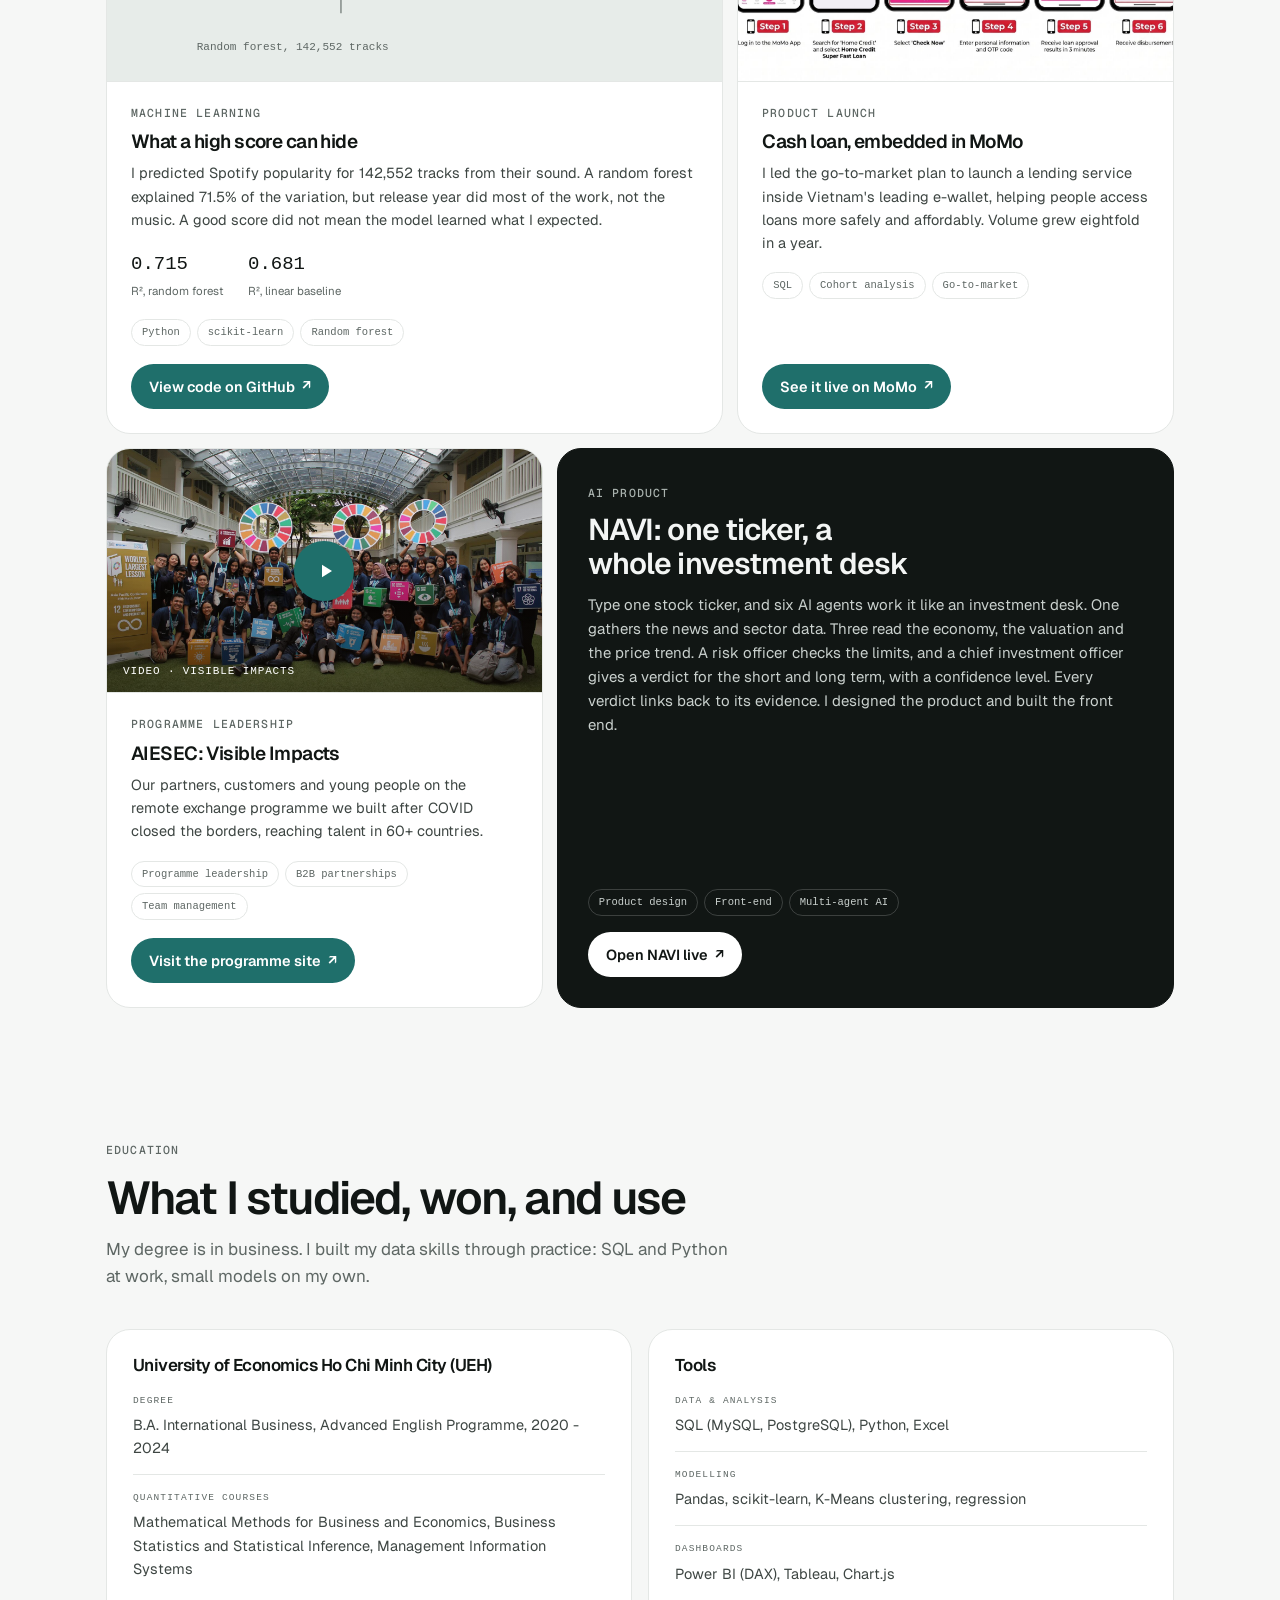
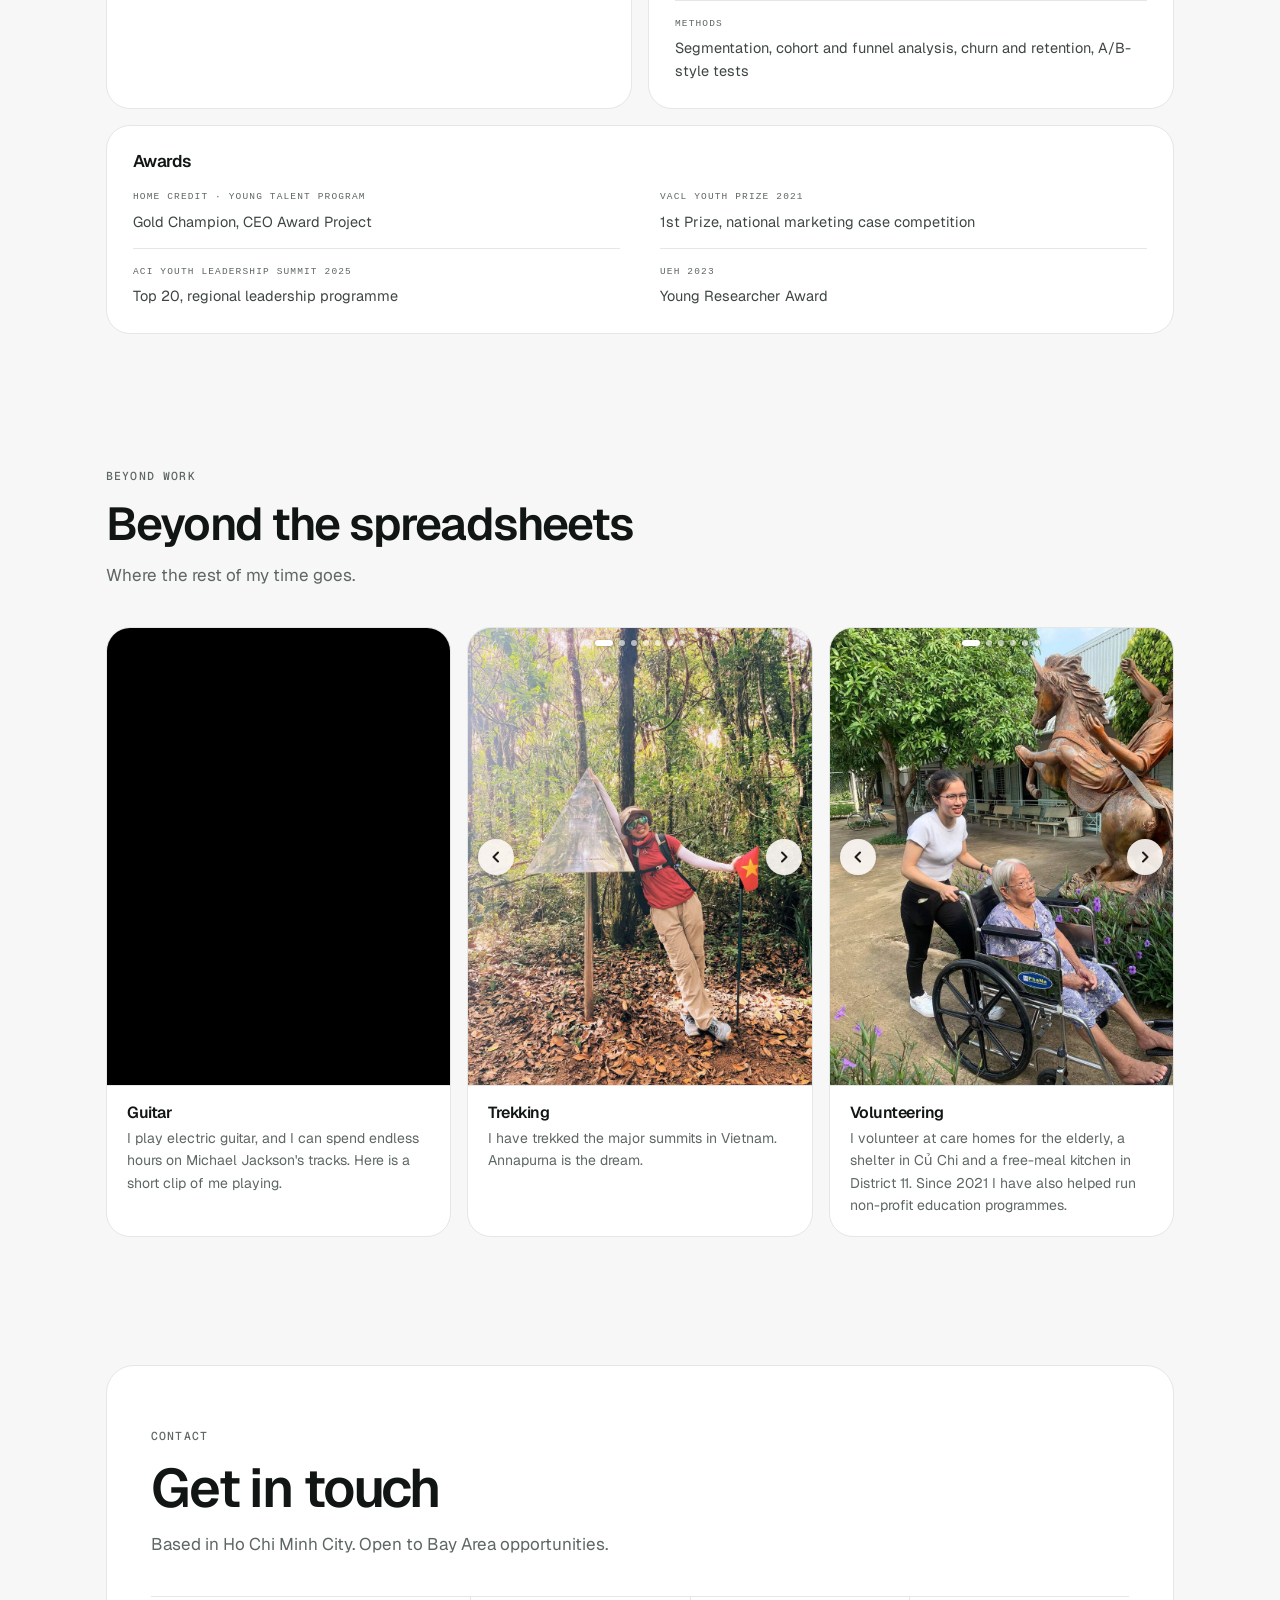
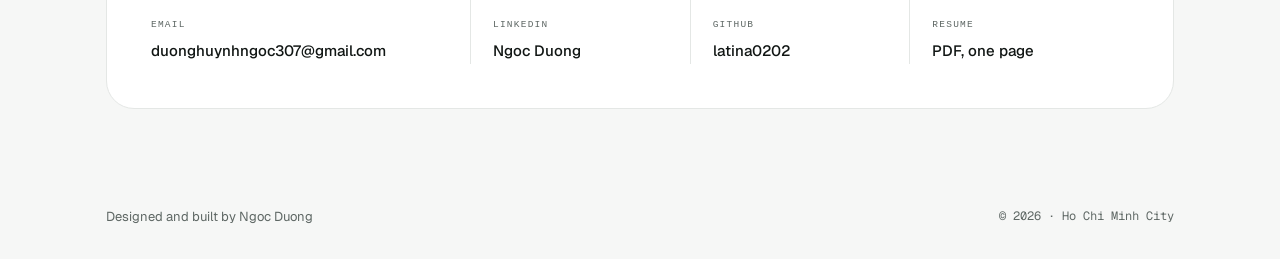
==== commit f4769537: "NAVI card: say what each agent does; drop the co-founder line; left-align tags and button Co-Authore" ====
--- a/index.html
+++ b/index.html
@@ -26,7 +26,7 @@
 <link rel="preconnect" href="https://fonts.gstatic.com" crossorigin>
 <link rel="stylesheet" href="https://fonts.googleapis.com/css2?family=Geist:wght@400;500;600;700&family=Geist+Mono:wght@400;500&display=swap">
 <link rel="stylesheet" href="style.css?v=20261126c" />
-<link rel="stylesheet" href="bento.css?v=20261126c" />
+<link rel="stylesheet" href="bento.css?v=20261127a" />
 </head>
 <body data-theme="light">
 
@@ -378,9 +378,11 @@
         <span class="eyebrow">AI product</span>
         <h3>NAVI: one ticker, a whole investment desk</h3>
         <p>
-          Six AI analysts work one stock the way an investment desk would, and every
-          verdict traces back to its evidence. I designed the product and built the front
-          end. The quant engine and agents are my co-founder's.
+          Type one stock ticker, and six AI agents work it like an investment desk. One
+          gathers the news and sector data. Three read the economy, the valuation and the
+          price trend. A risk officer checks the limits, and a chief investment officer
+          gives a verdict for the short and long term, with a confidence level. Every
+          verdict links back to its evidence. I designed the product and built the front end.
         </p>
       </div>
       <div class="lead-side">
--- a/bento.css
+++ b/bento.css
@@ -214,7 +214,7 @@
 /* NAVI as the dark tile, in both themes */
 .proj-grid > .proj-lead.text-only {
   margin: 0;
-  display: flex; flex-direction: column; justify-content: space-between; gap: 22px;
+  display: flex; flex-direction: column; justify-content: space-between; align-items: flex-start; gap: 22px;
   padding: 30px;
   background: #111614; border-color: #111614; color: #F3F5F4;
 }
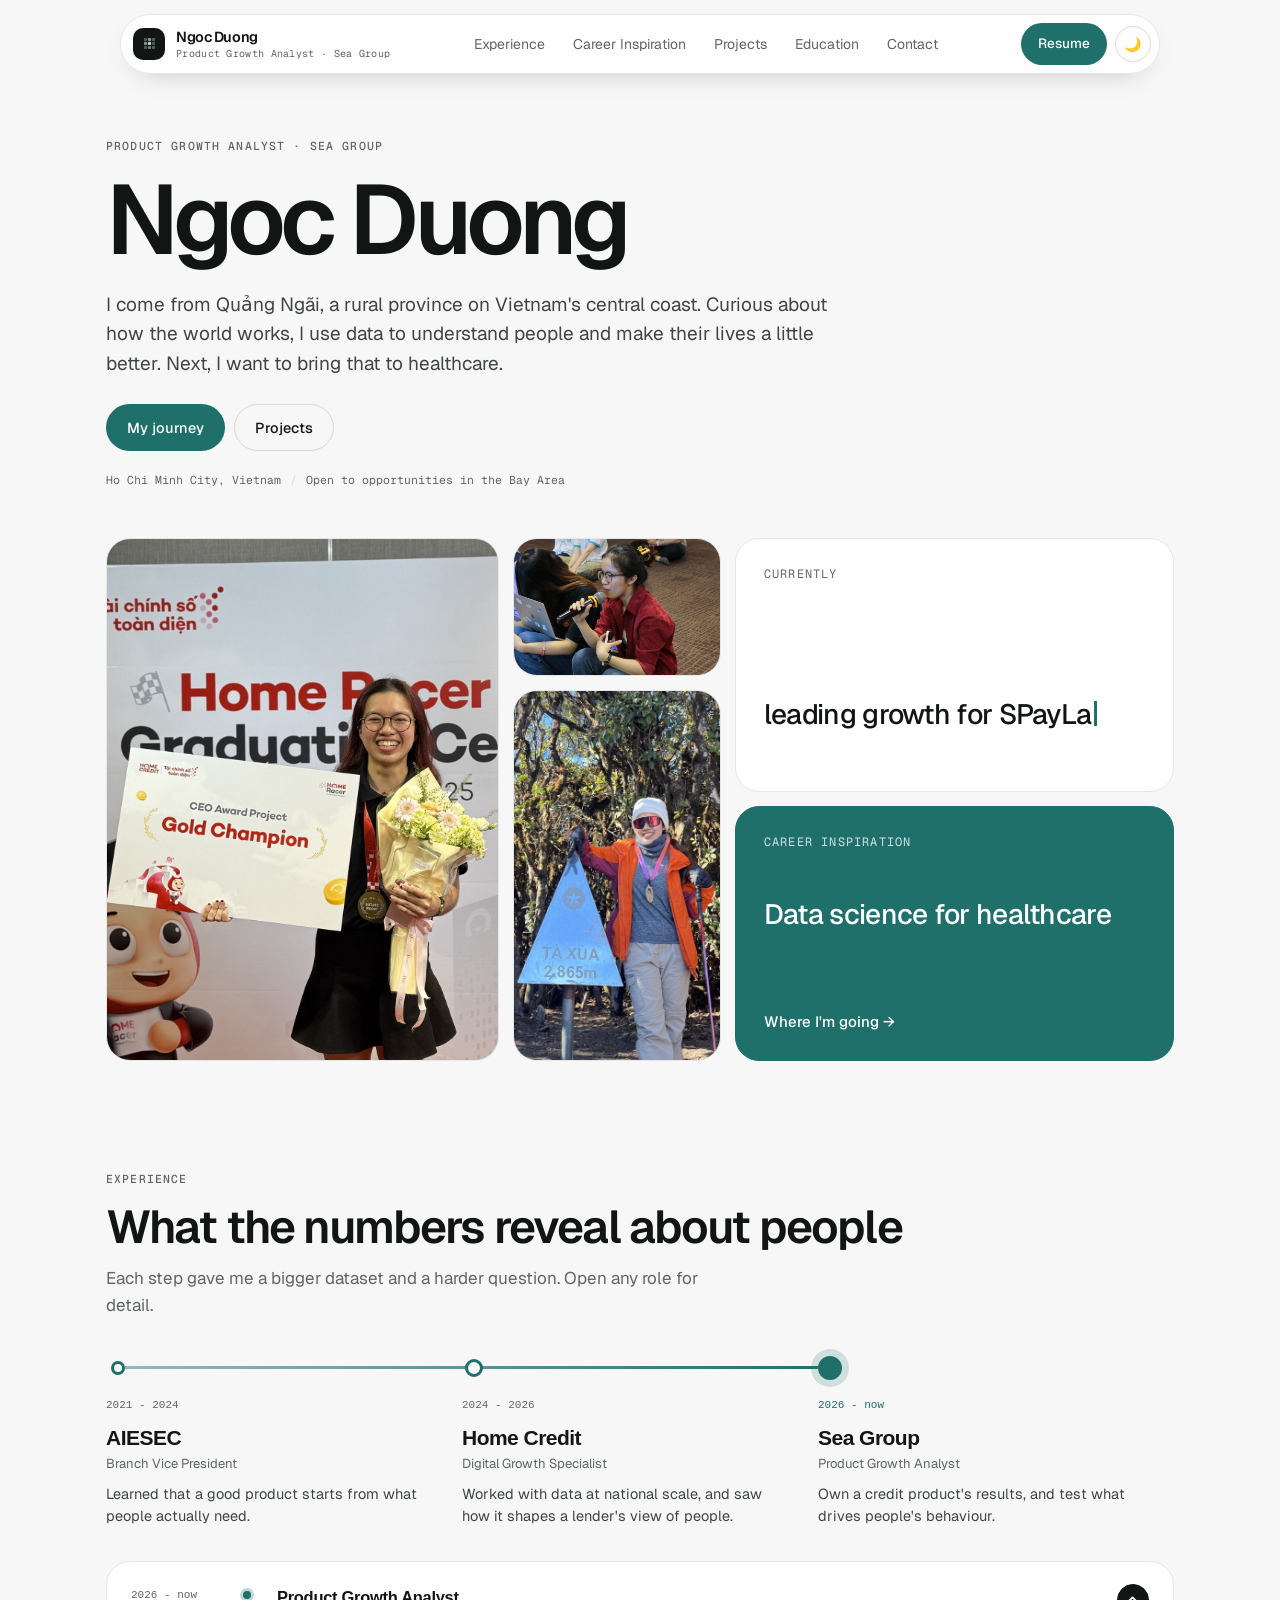
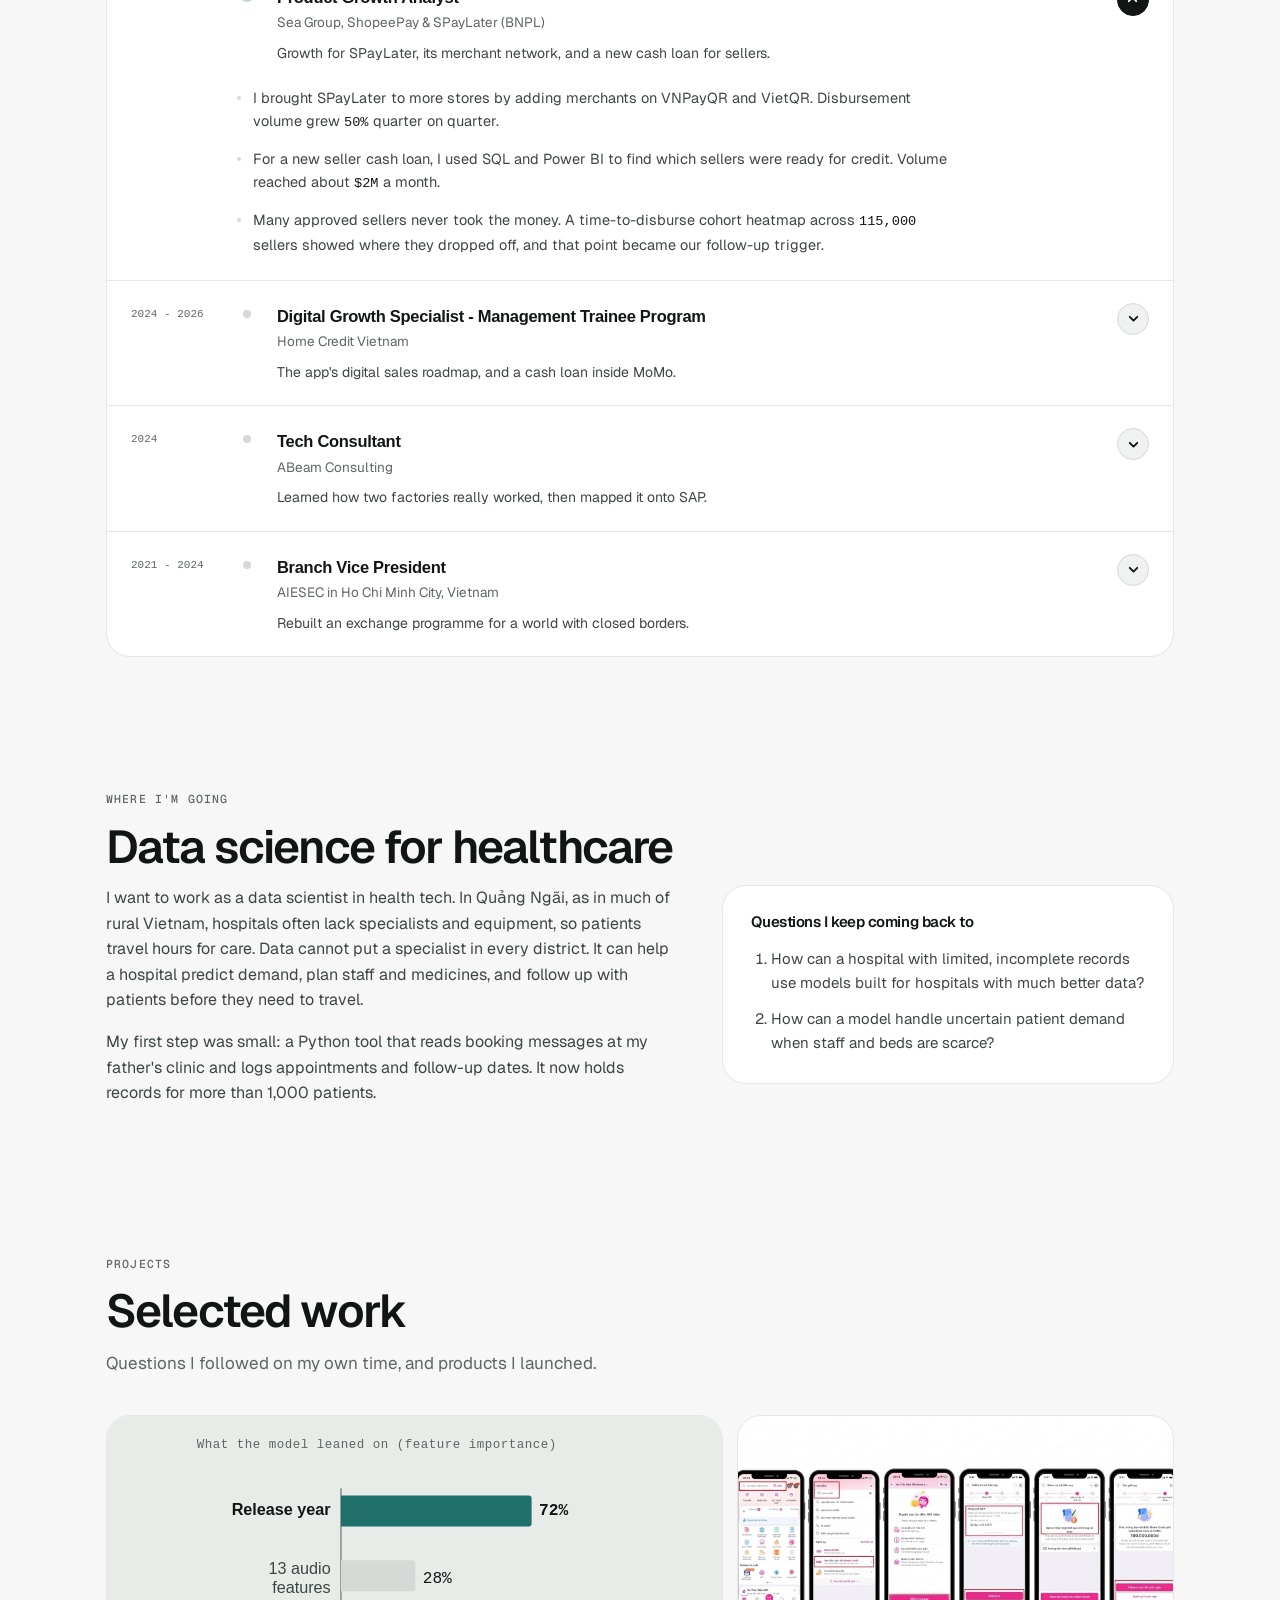
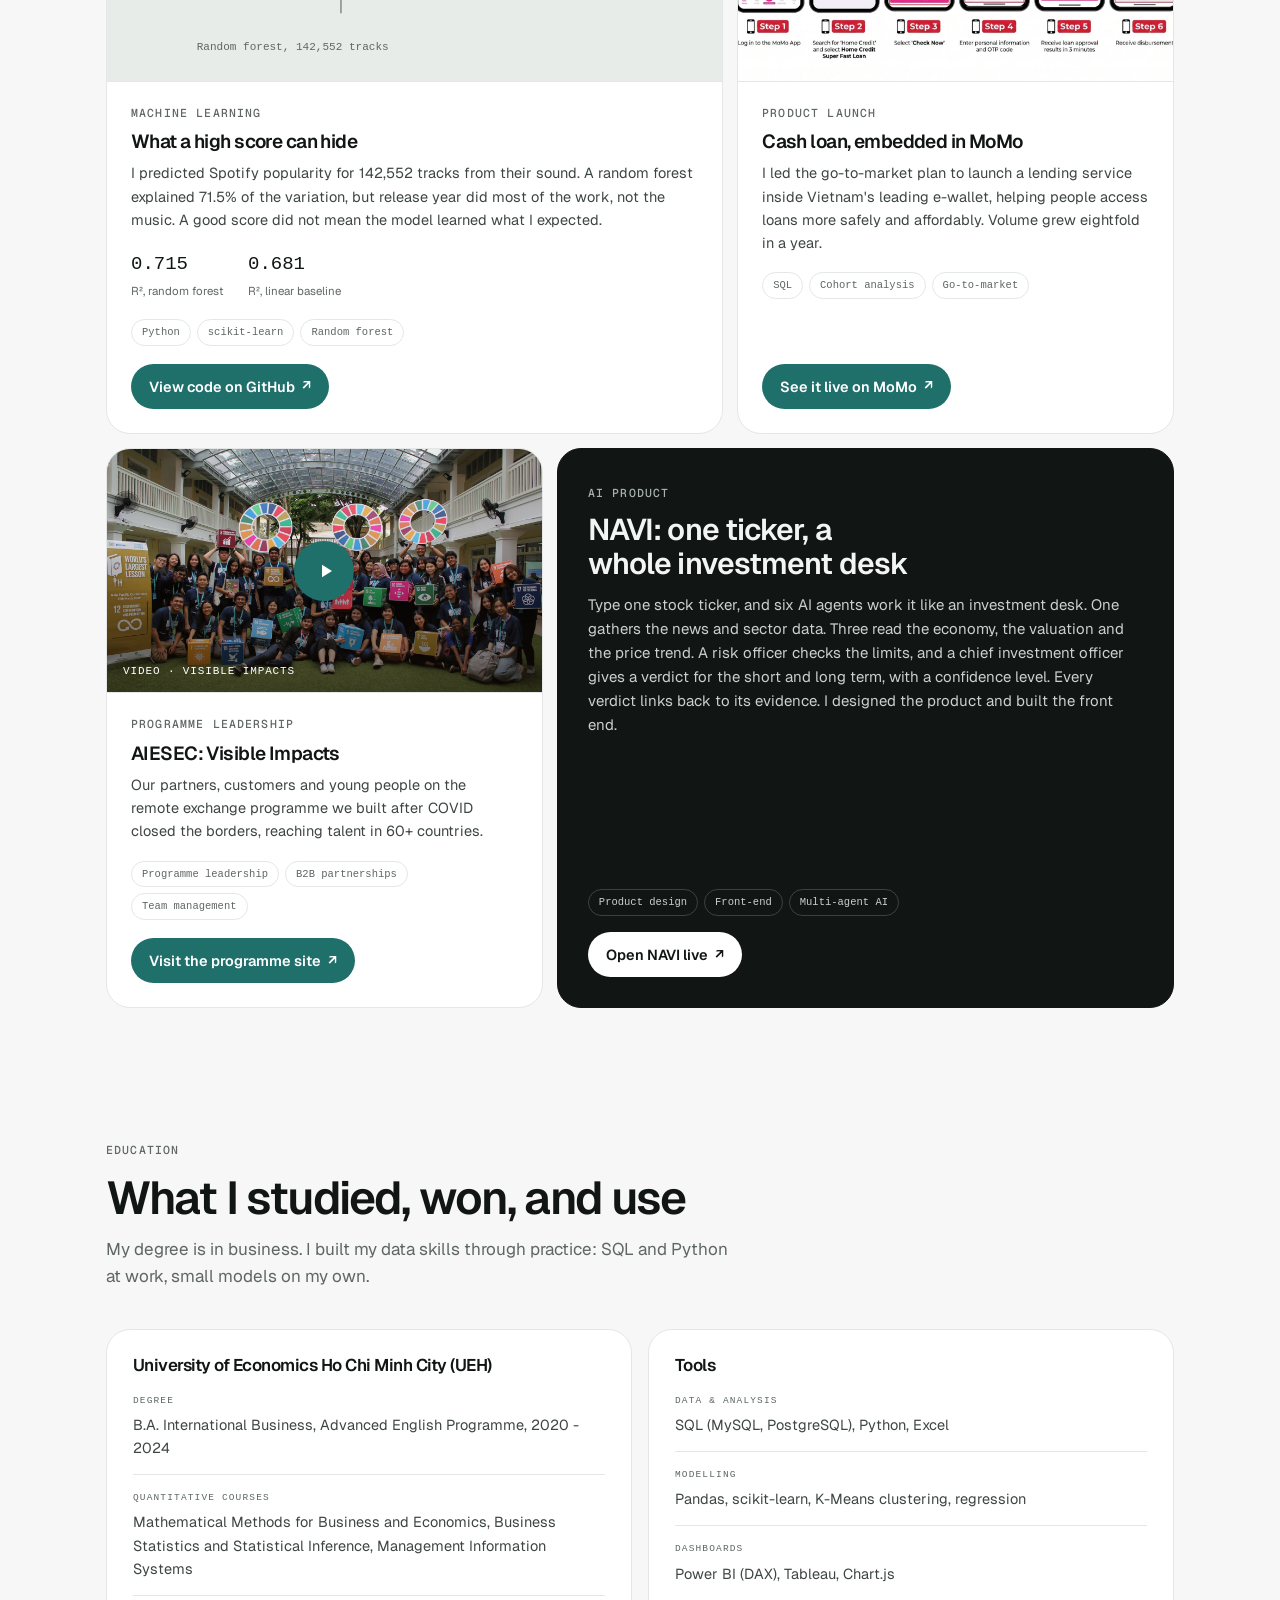
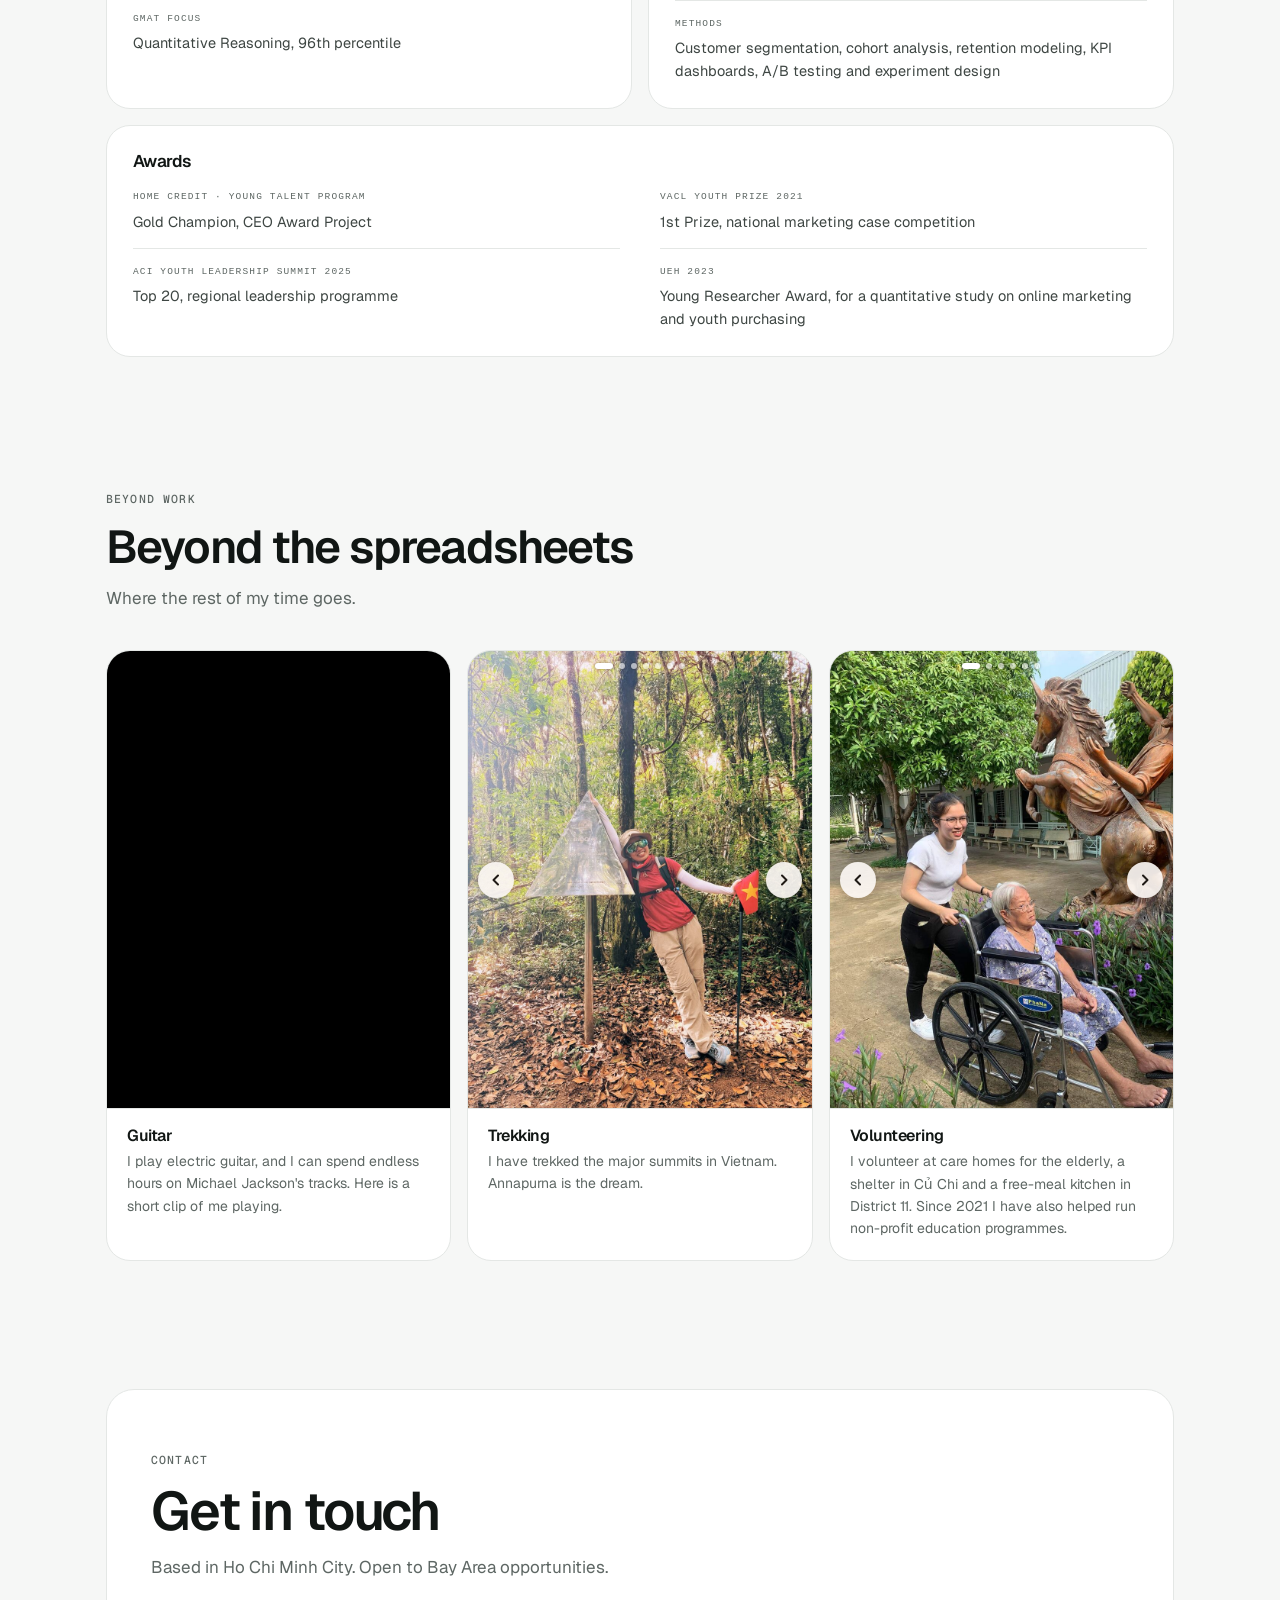
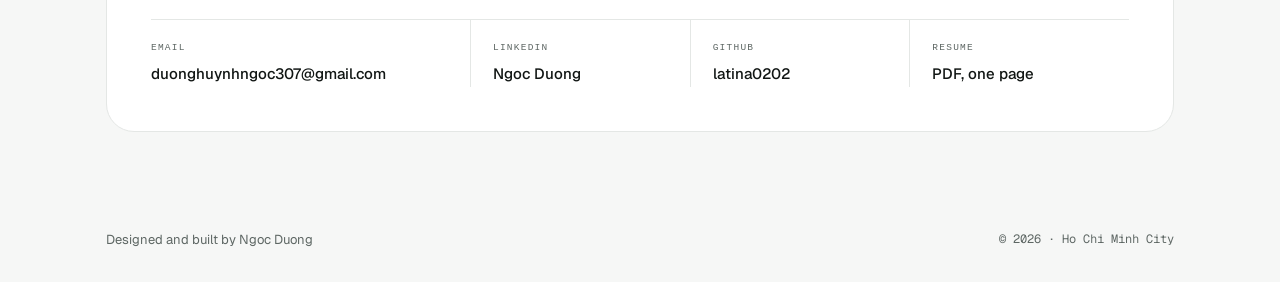
==== commit c05c3948: "New resume (Version 2 export) and matching Education details The PDF is page 1 of the Google Doc exp" ====
--- a/index.html
+++ b/index.html
@@ -409,6 +409,7 @@
         <dl>
           <div class="row"><dt>Degree</dt><dd>B.A. International Business, Advanced English Programme, 2020 - 2024</dd></div>
           <div class="row"><dt>Quantitative courses</dt><dd>Mathematical Methods for Business and Economics, Business Statistics and Statistical Inference, Management Information Systems</dd></div>
+          <div class="row"><dt>GMAT Focus</dt><dd>Quantitative Reasoning, 96th percentile</dd></div>
         </dl>
       </div>
       <div class="skill">
@@ -417,7 +418,7 @@
           <div class="row"><dt>Data &amp; analysis</dt><dd>SQL (MySQL, PostgreSQL), Python, Excel</dd></div>
           <div class="row"><dt>Modelling</dt><dd>Pandas, scikit-learn, K-Means clustering, regression</dd></div>
           <div class="row"><dt>Dashboards</dt><dd>Power BI (DAX), Tableau, Chart.js</dd></div>
-          <div class="row"><dt>Methods</dt><dd>Segmentation, cohort and funnel analysis, churn and retention, A/B-style tests</dd></div>
+          <div class="row"><dt>Methods</dt><dd>Customer segmentation, cohort analysis, retention modeling, KPI dashboards, A/B testing and experiment design</dd></div>
         </dl>
       </div>
       <div class="skill awards">
@@ -426,7 +427,7 @@
           <div class="row"><dt>Home Credit · Young Talent Program</dt><dd>Gold Champion, CEO Award Project</dd></div>
           <div class="row"><dt>VACL Youth Prize 2021</dt><dd>1st Prize, national marketing case competition</dd></div>
           <div class="row"><dt>ACI Youth Leadership Summit 2025</dt><dd>Top 20, regional leadership programme</dd></div>
-          <div class="row"><dt>UEH 2023</dt><dd>Young Researcher Award</dd></div>
+          <div class="row"><dt>UEH 2023</dt><dd>Young Researcher Award, for a quantitative study on online marketing and youth purchasing</dd></div>
         </dl>
       </div>
     </div>
@@ -531,6 +532,6 @@
   </div>
 </footer>
 
-<script src="script.js?v=20261126c"></script>
+<script src="script.js?v=20261128a"></script>
 </body>
 </html>
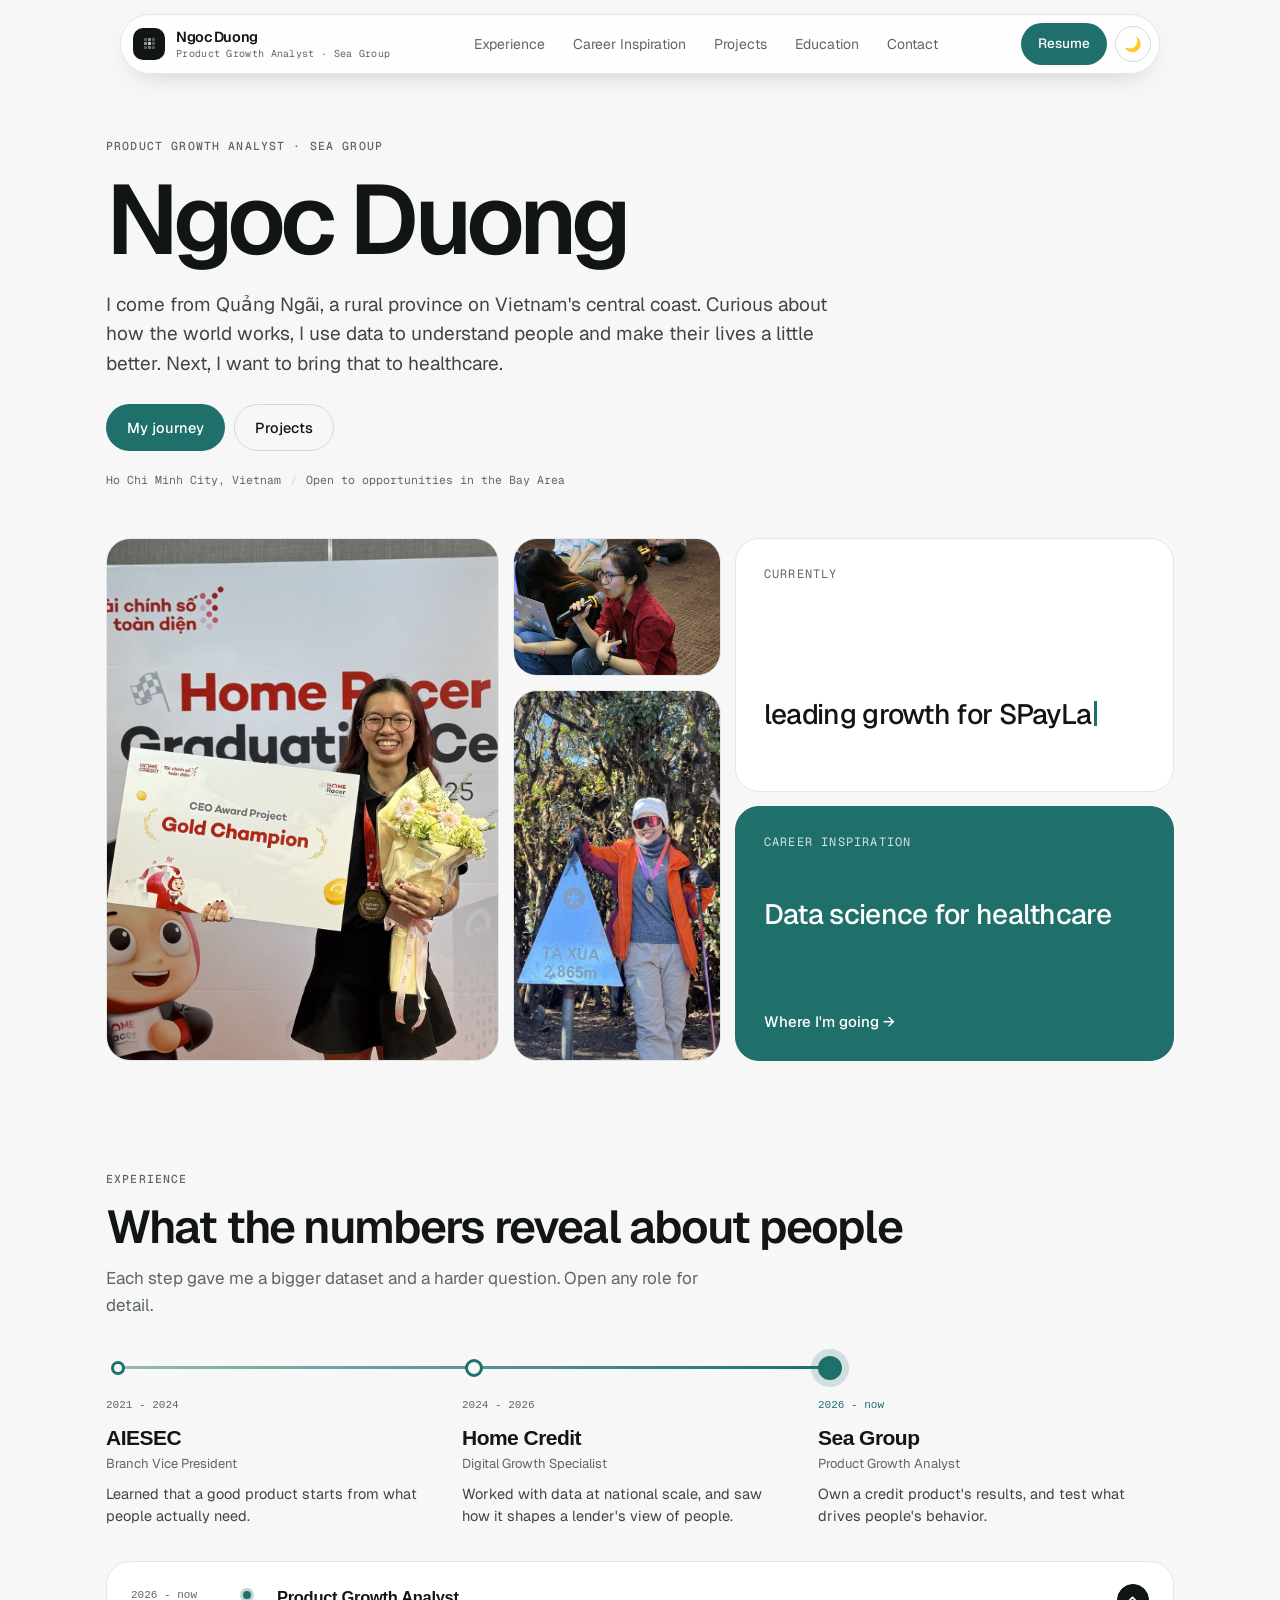
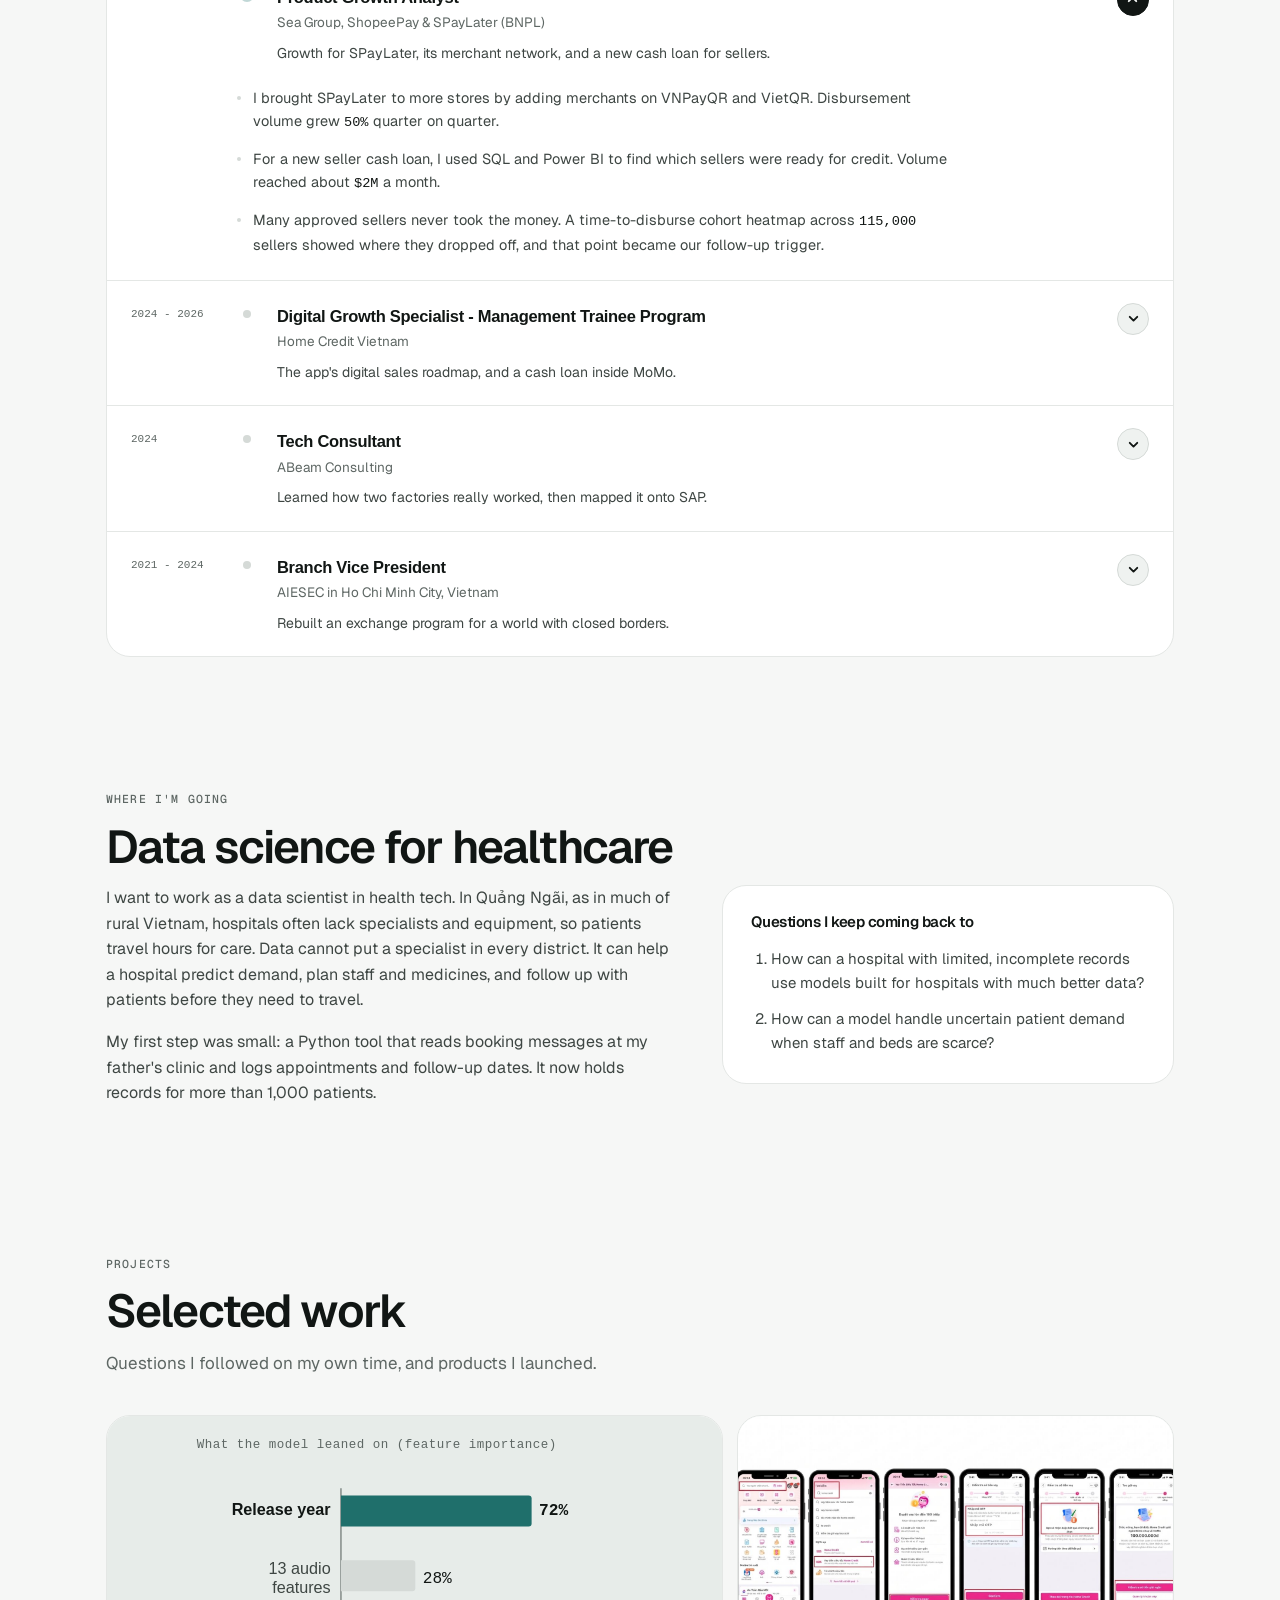
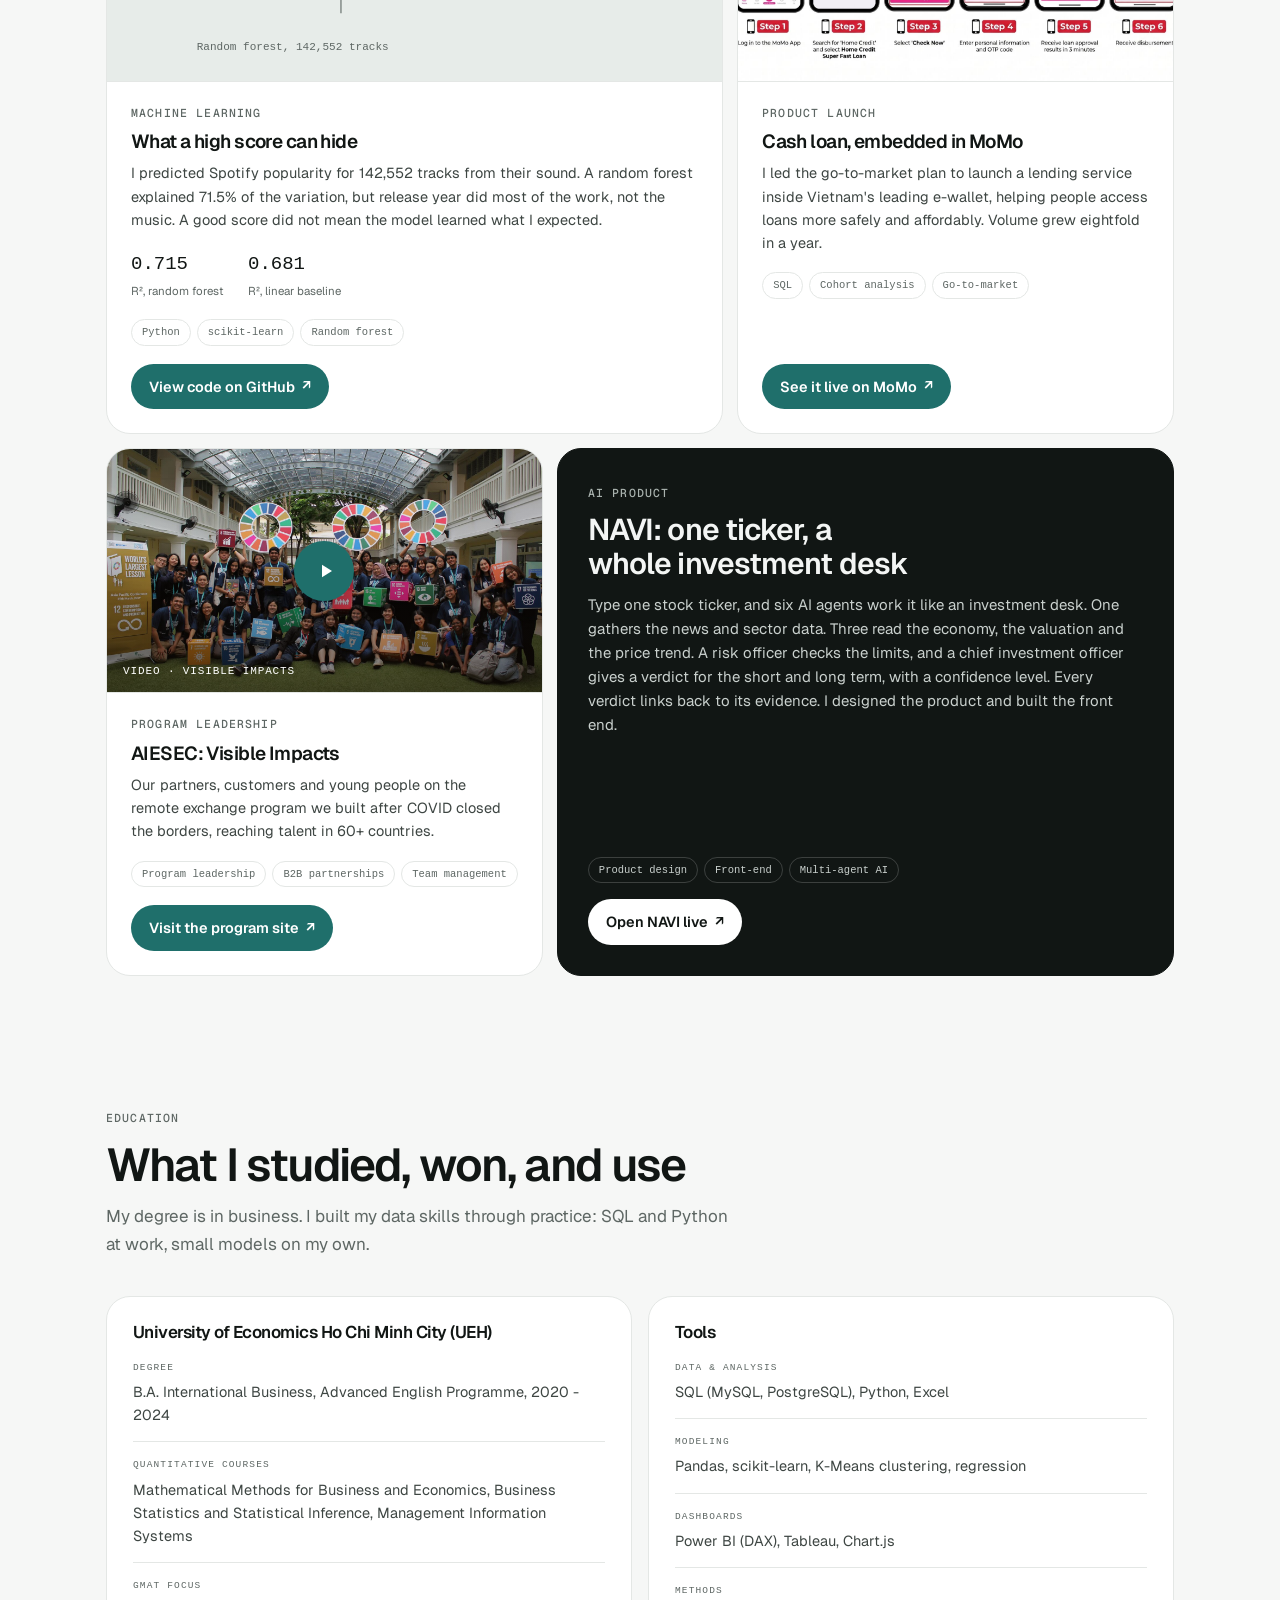
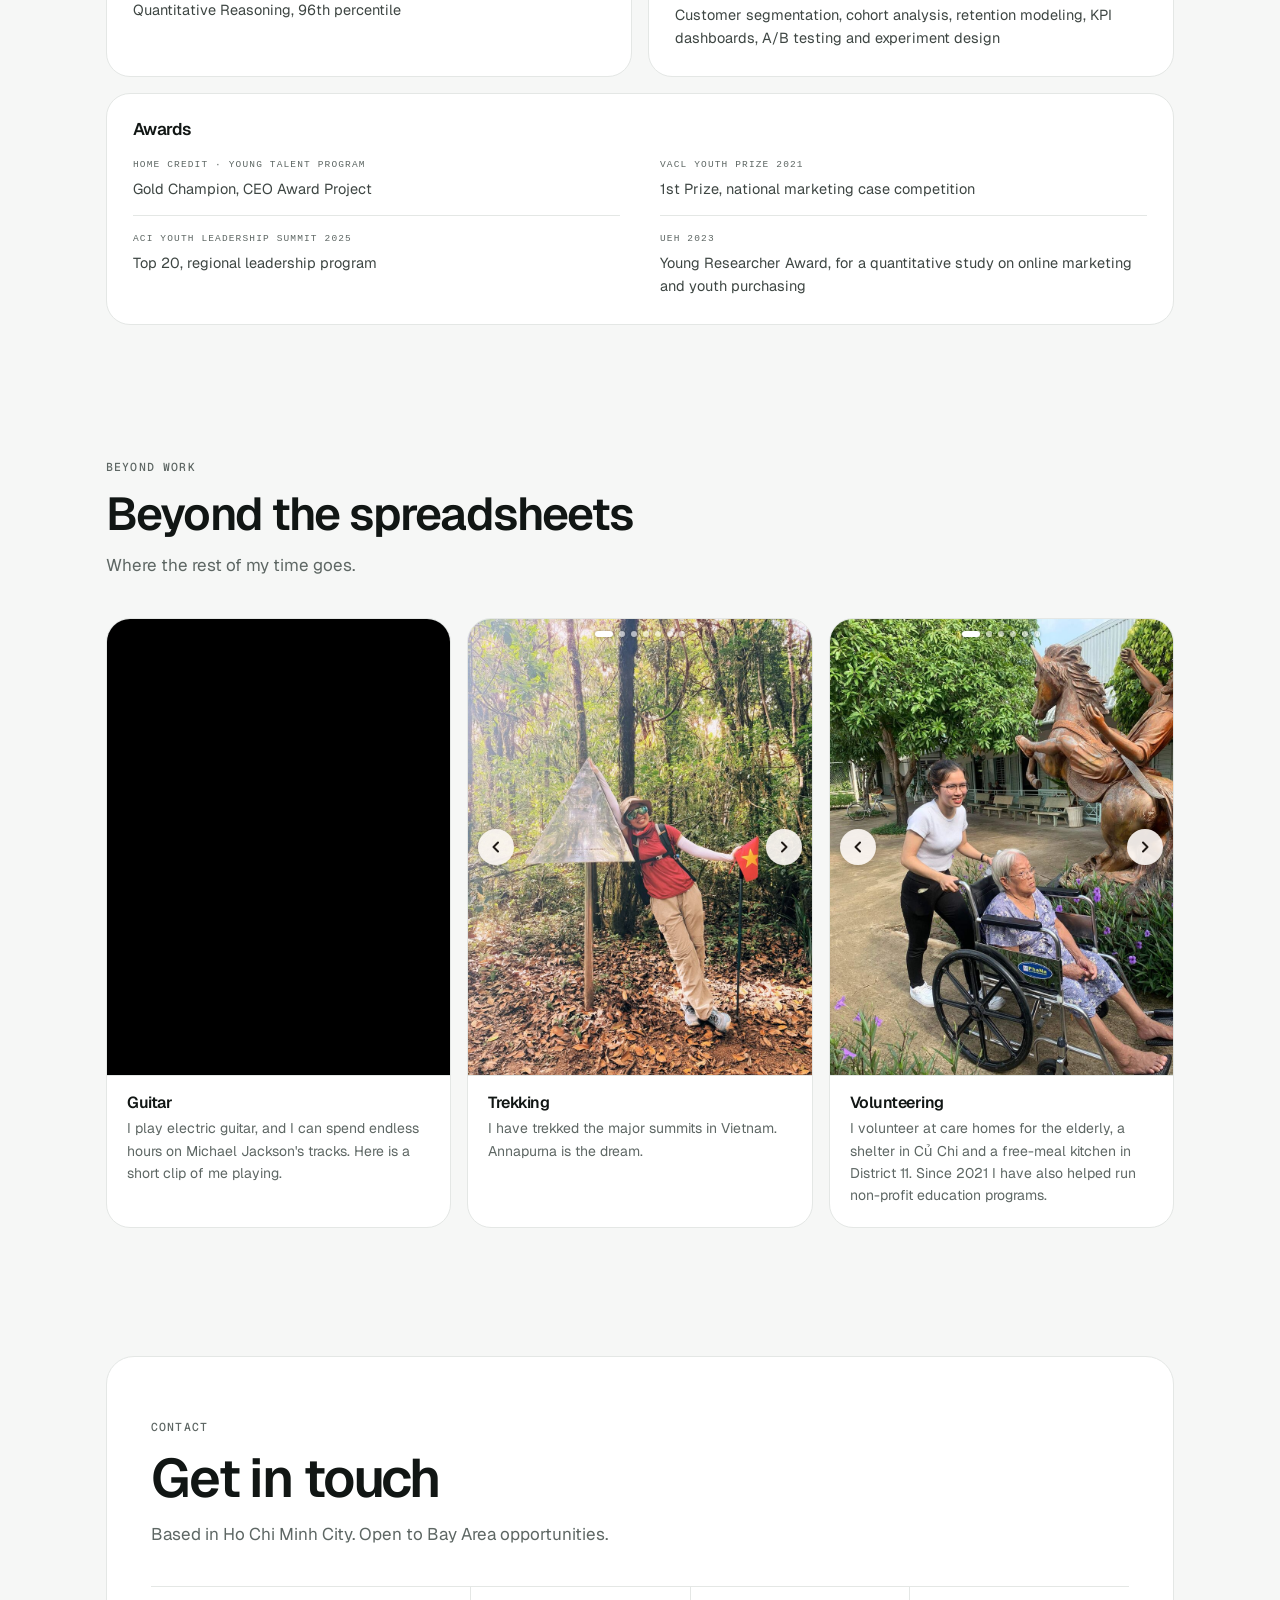
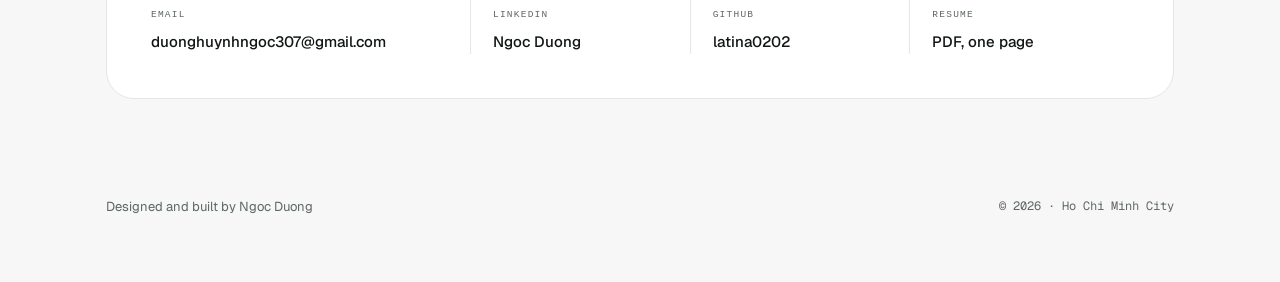
==== commit 17696562: "Use American spelling throughout, matching the resume behaviour, programme, Modelling and colour bec" ====
--- a/index.html
+++ b/index.html
@@ -61,7 +61,7 @@
   </nav>
   <div class="controls">
     <a class="btn btn-primary btn-sm" href="resume.html">Resume</a>
-    <button id="themeToggle" aria-label="Toggle colour theme">🌙</button>
+    <button id="themeToggle" aria-label="Toggle color theme">🌙</button>
     <button id="menuToggle" class="mobile-only" aria-label="Open menu">☰</button>
   </div>
 </header>
@@ -147,7 +147,7 @@
       <li class="j-step">
         <div class="j-when">2026 - now</div>
         <div class="j-role"><b>Sea Group</b>Product Growth Analyst</div>
-        <p>Own a credit product's results, and test what drives people's behaviour.</p>
+        <p>Own a credit product's results, and test what drives people's behavior.</p>
       </li>
       </ol>
     </div>
@@ -233,7 +233,7 @@
           <div>
             <div class="role">Branch Vice President</div>
             <div class="org">AIESEC in Ho Chi Minh City, Vietnam</div>
-            <div class="owned">Rebuilt an exchange programme for a world with closed borders.</div>
+            <div class="owned">Rebuilt an exchange program for a world with closed borders.</div>
           </div>
           <div class="toggle" aria-hidden="true">
             <svg width="15" height="15" viewBox="0 0 16 16" fill="none"><path d="M4 6.25 8 10.25 12 6.25" stroke="currentColor" stroke-width="2" stroke-linecap="round" stroke-linejoin="round"/></svg>
@@ -359,15 +359,15 @@
           </a>
         </div>
         <div class="body">
-          <span class="eyebrow">Programme leadership</span>
+          <span class="eyebrow">Program leadership</span>
           <h3>AIESEC: Visible Impacts</h3>
           <p>
-            Our partners, customers and young people on the remote exchange programme we
+            Our partners, customers and young people on the remote exchange program we
             built after COVID closed the borders, reaching talent in 60+ countries.
           </p>
-          <div class="tags"><span>Programme leadership</span><span>B2B partnerships</span><span>Team management</span></div>
+          <div class="tags"><span>Program leadership</span><span>B2B partnerships</span><span>Team management</span></div>
           <div class="acts">
-            <a href="https://www.aiesec.vn/global-talent/home" target="_blank" rel="noopener" class="btn btn-primary btn-sm btn-go">Visit the programme site</a>
+            <a href="https://www.aiesec.vn/global-talent/home" target="_blank" rel="noopener" class="btn btn-primary btn-sm btn-go">Visit the program site</a>
           </div>
         </div>
       </article>
@@ -416,7 +416,7 @@
         <h3>Tools</h3>
         <dl>
           <div class="row"><dt>Data &amp; analysis</dt><dd>SQL (MySQL, PostgreSQL), Python, Excel</dd></div>
-          <div class="row"><dt>Modelling</dt><dd>Pandas, scikit-learn, K-Means clustering, regression</dd></div>
+          <div class="row"><dt>Modeling</dt><dd>Pandas, scikit-learn, K-Means clustering, regression</dd></div>
           <div class="row"><dt>Dashboards</dt><dd>Power BI (DAX), Tableau, Chart.js</dd></div>
           <div class="row"><dt>Methods</dt><dd>Customer segmentation, cohort analysis, retention modeling, KPI dashboards, A/B testing and experiment design</dd></div>
         </dl>
@@ -426,7 +426,7 @@
         <dl>
           <div class="row"><dt>Home Credit · Young Talent Program</dt><dd>Gold Champion, CEO Award Project</dd></div>
           <div class="row"><dt>VACL Youth Prize 2021</dt><dd>1st Prize, national marketing case competition</dd></div>
-          <div class="row"><dt>ACI Youth Leadership Summit 2025</dt><dd>Top 20, regional leadership programme</dd></div>
+          <div class="row"><dt>ACI Youth Leadership Summit 2025</dt><dd>Top 20, regional leadership program</dd></div>
           <div class="row"><dt>UEH 2023</dt><dd>Young Researcher Award, for a quantitative study on online marketing and youth purchasing</dd></div>
         </dl>
       </div>
@@ -500,7 +500,7 @@
         </div>
         <div class="body">
           <h3>Volunteering</h3>
-          <p>I volunteer at care homes for the elderly, a shelter in Củ Chi and a free-meal kitchen in District 11. Since 2021 I have also helped run non-profit education programmes.</p>
+          <p>I volunteer at care homes for the elderly, a shelter in Củ Chi and a free-meal kitchen in District 11. Since 2021 I have also helped run non-profit education programs.</p>
         </div>
       </div>
 
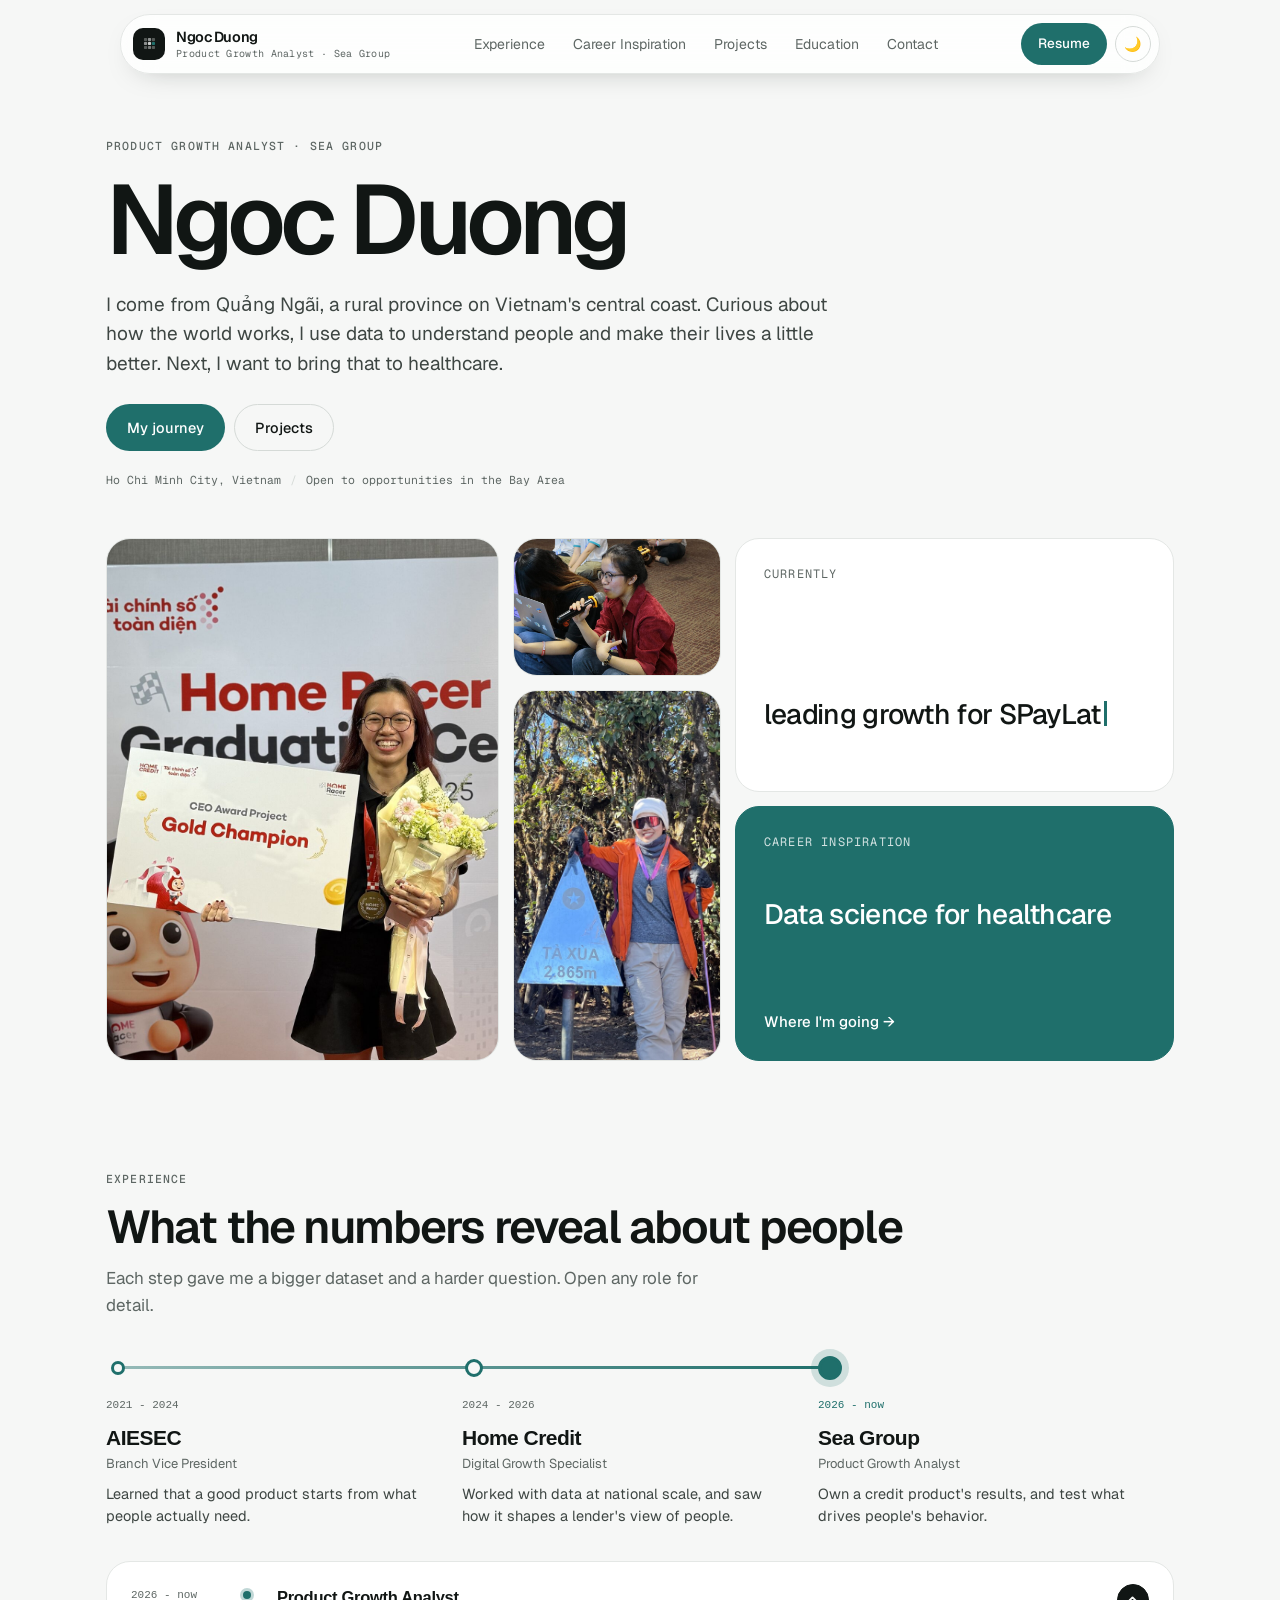
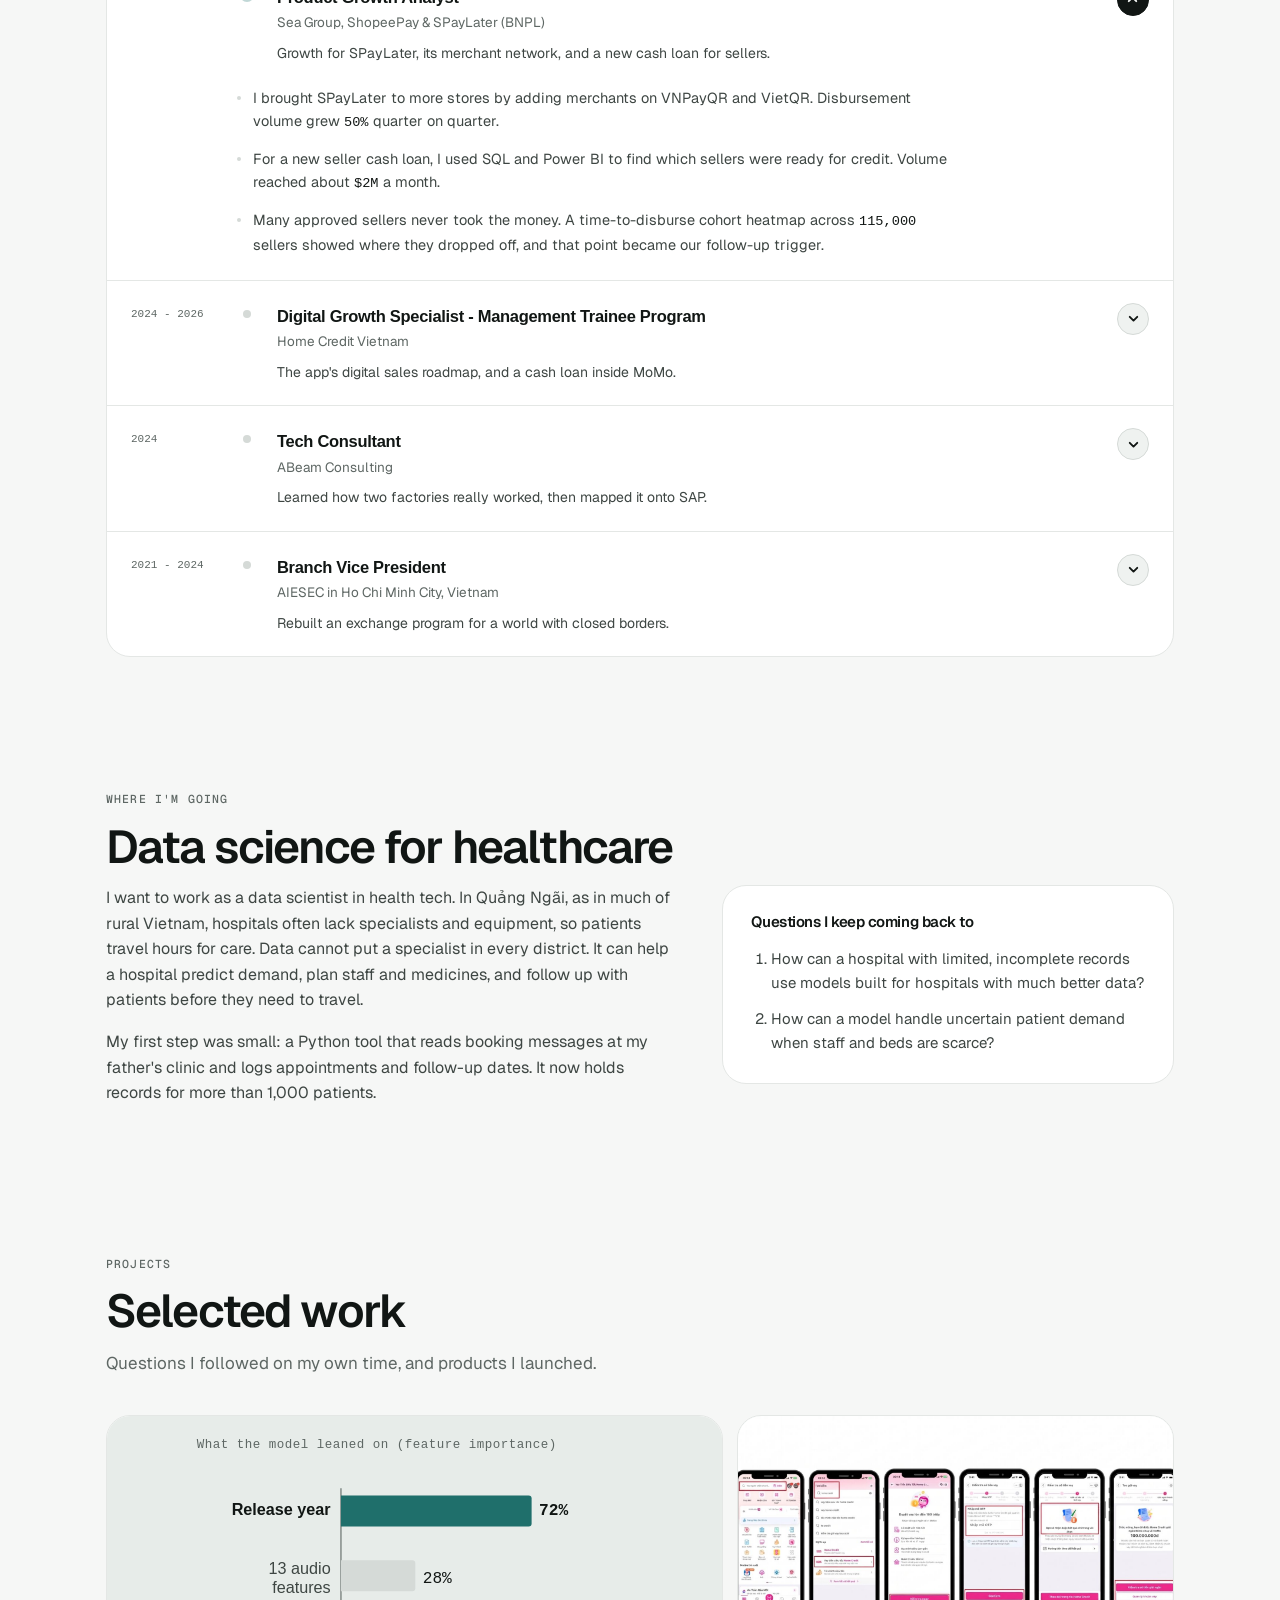
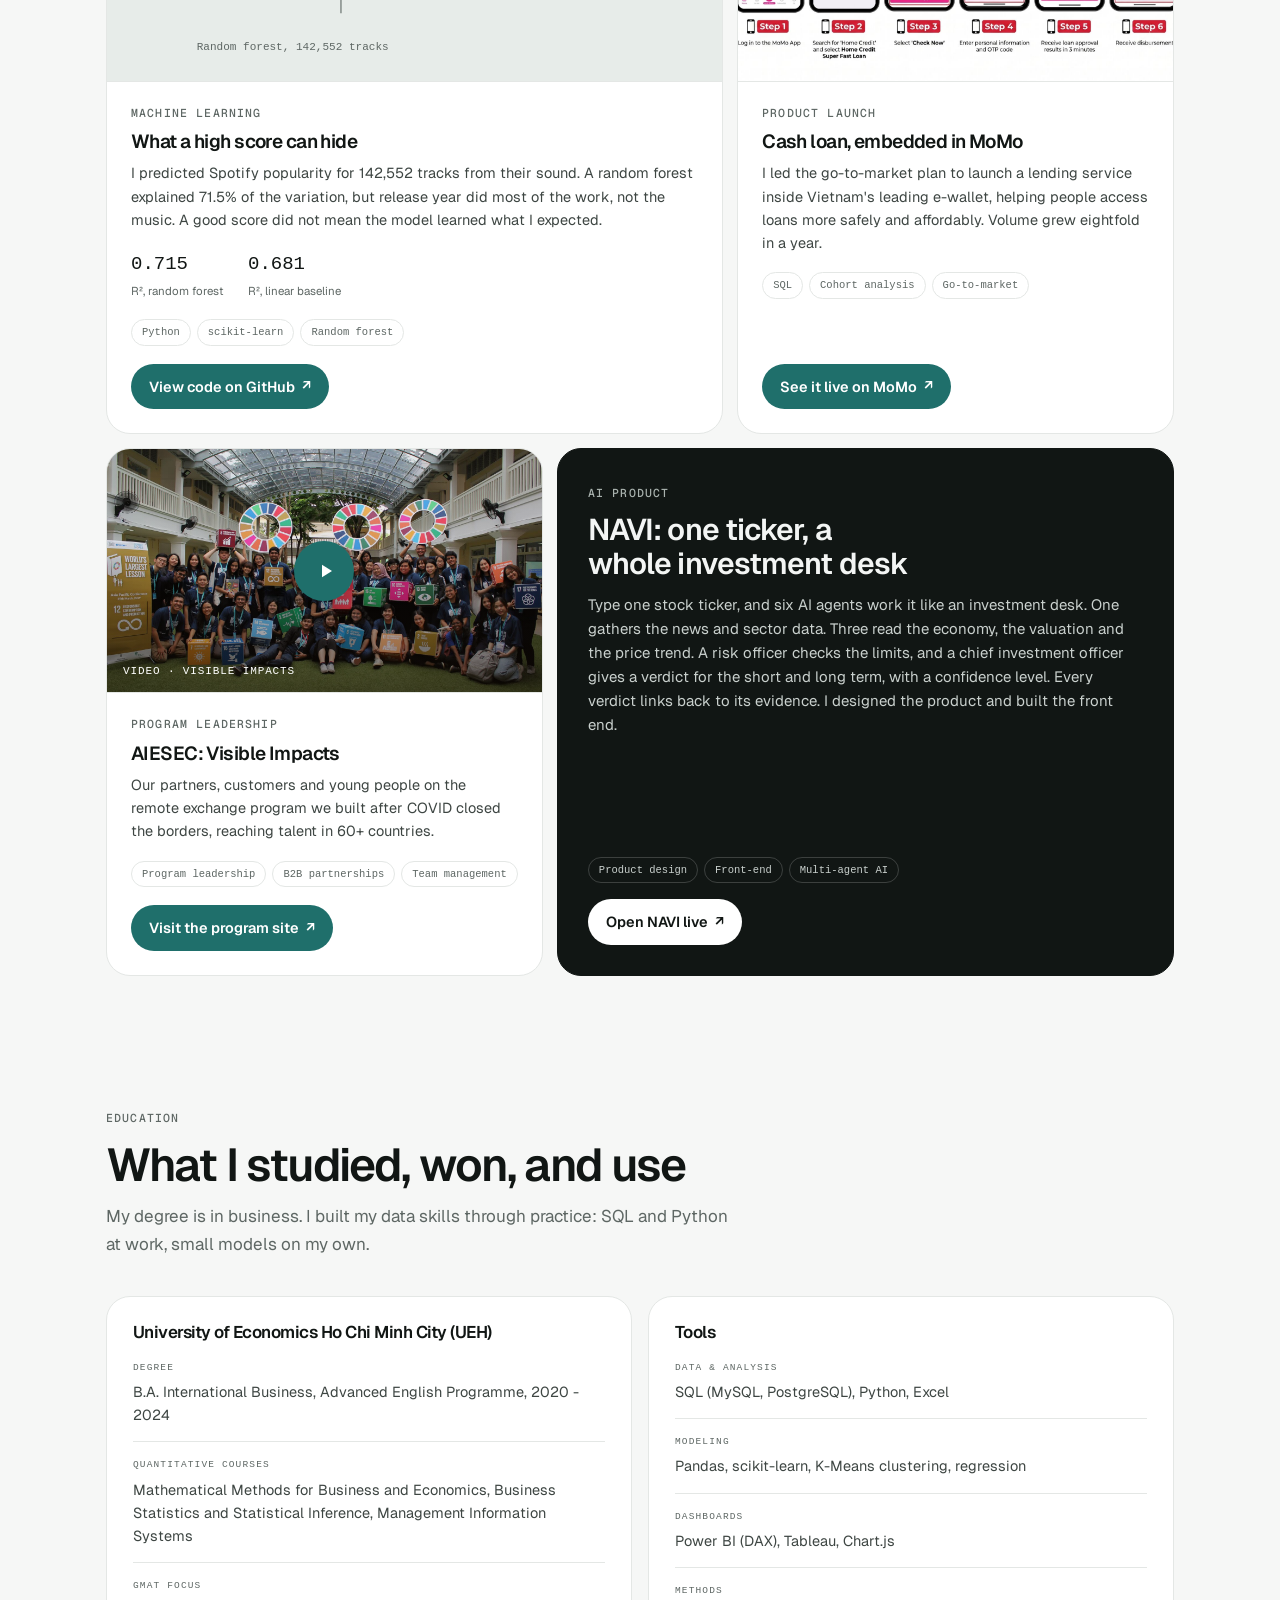
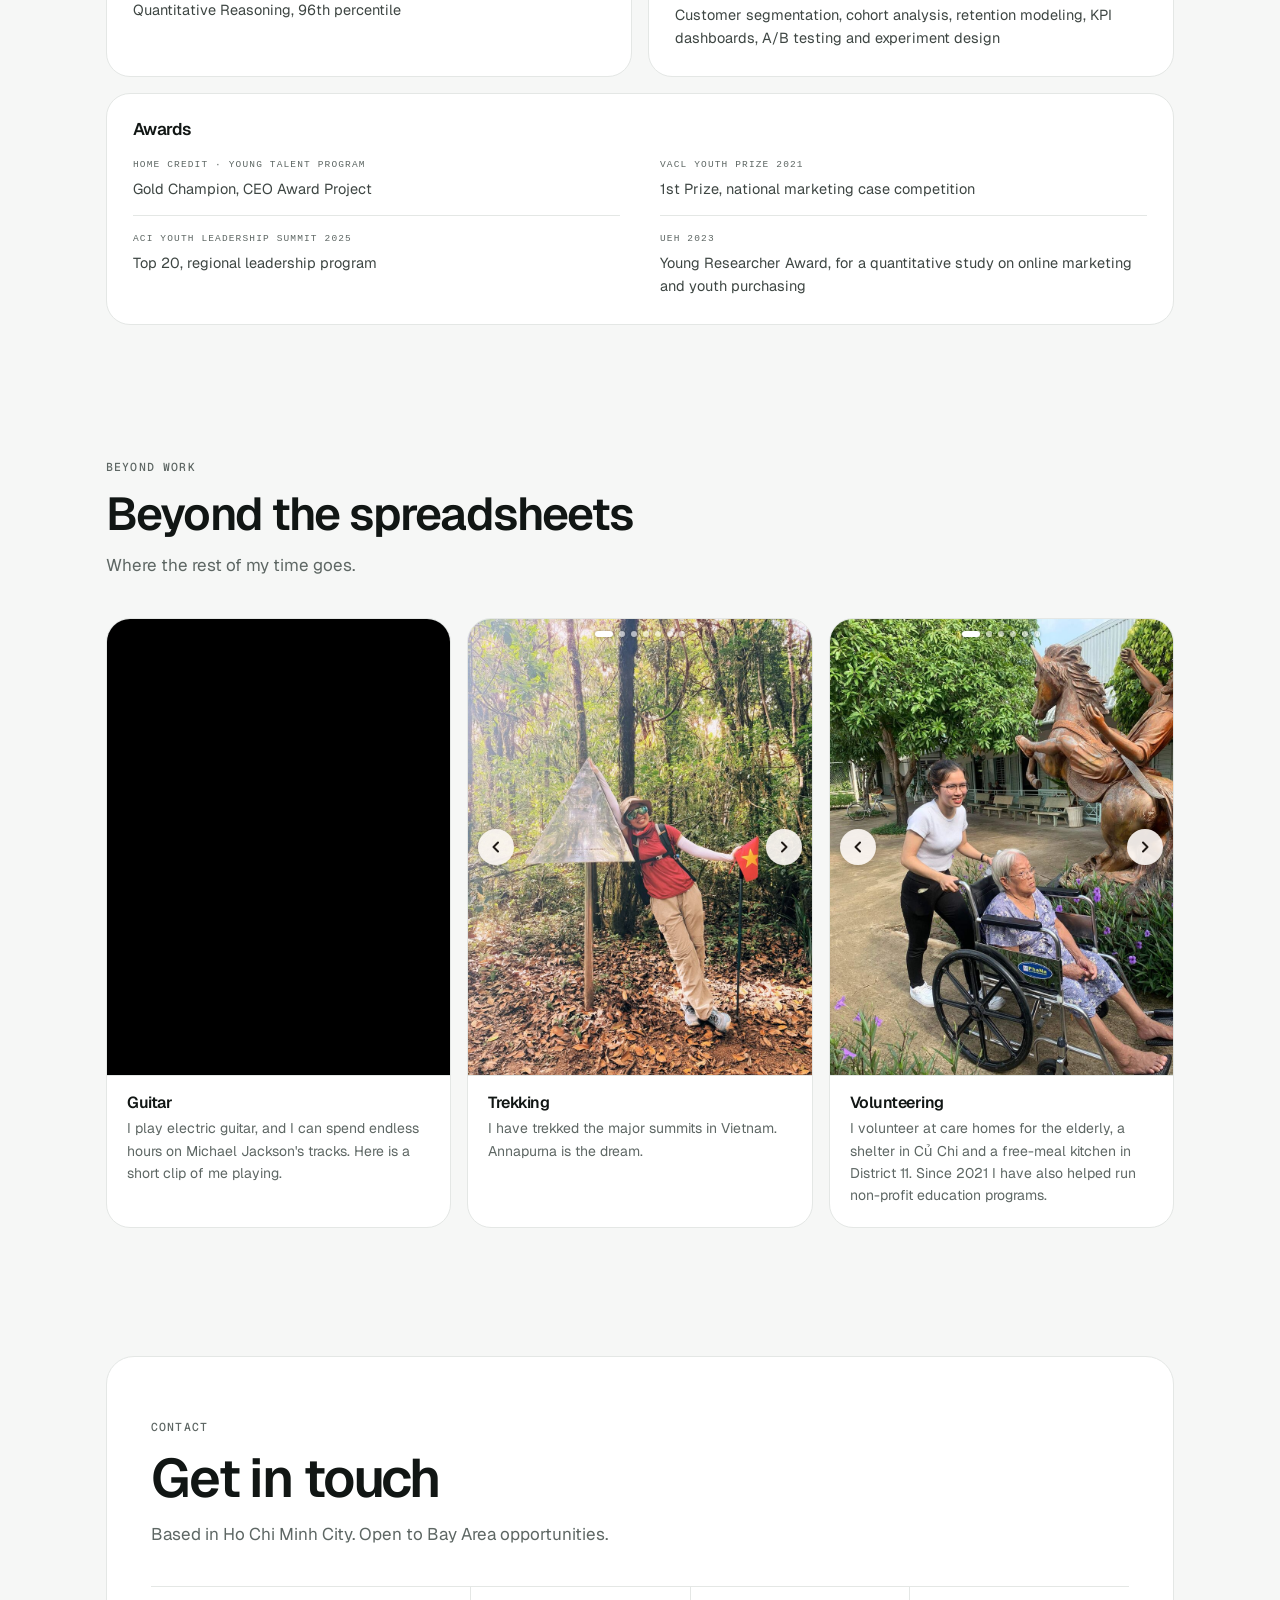
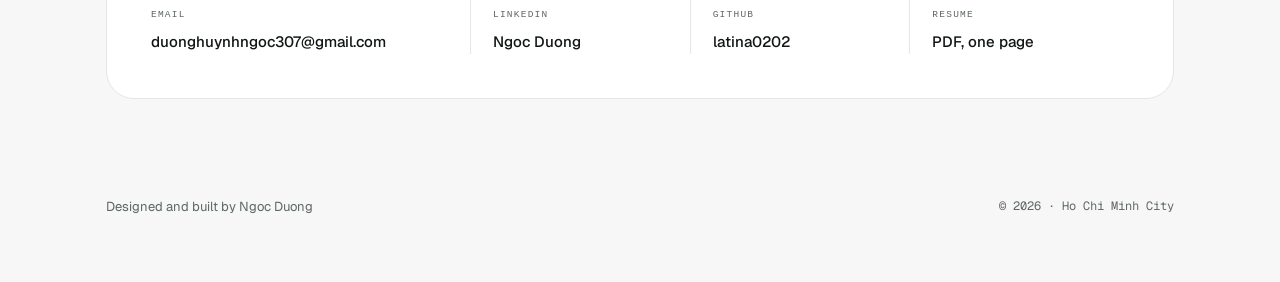
==== commit dcab2300: "Resume: new summary from the Google Doc (Version 2) Co-Authored-By: Claude Opus 5.5 <noreply@anthrop" ====
--- a/index.html
+++ b/index.html
@@ -532,6 +532,6 @@
   </div>
 </footer>
 
-<script src="script.js?v=20261128a"></script>
+<script src="script.js?v=20261128b"></script>
 </body>
 </html>
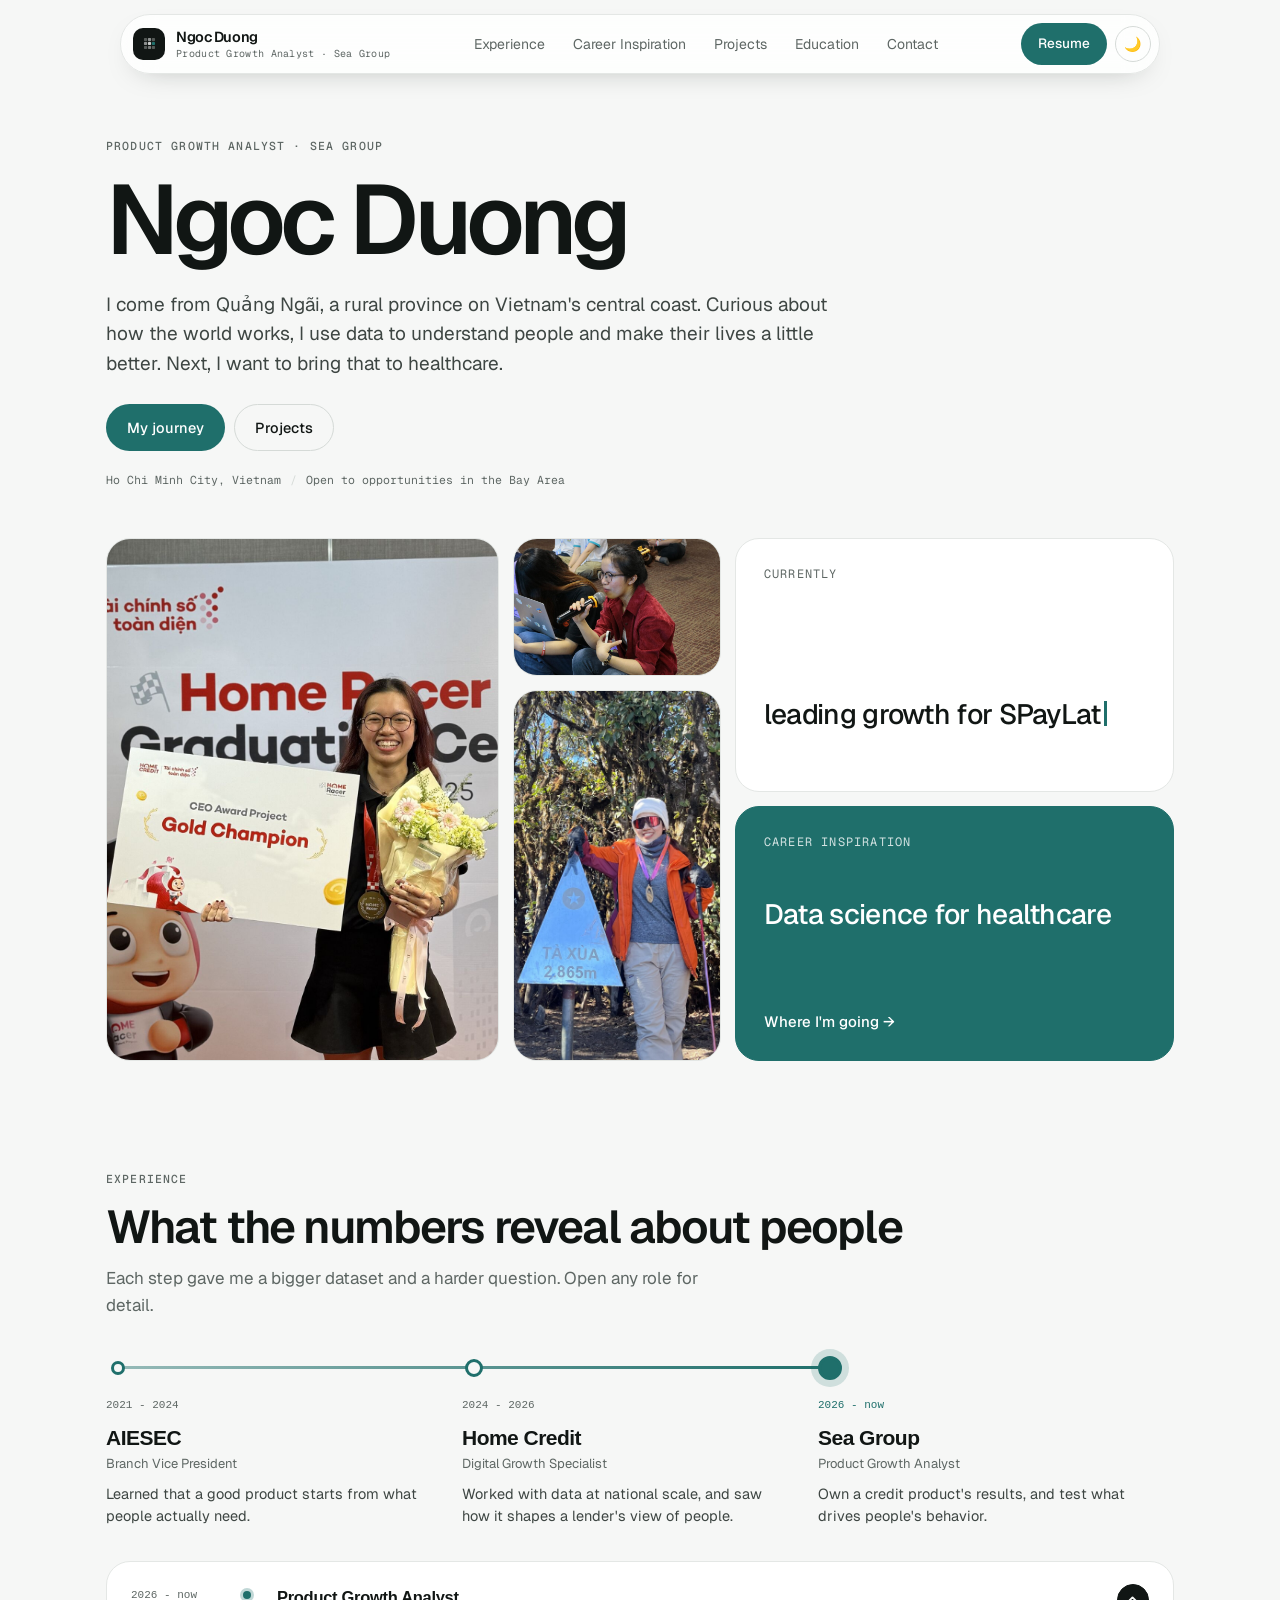
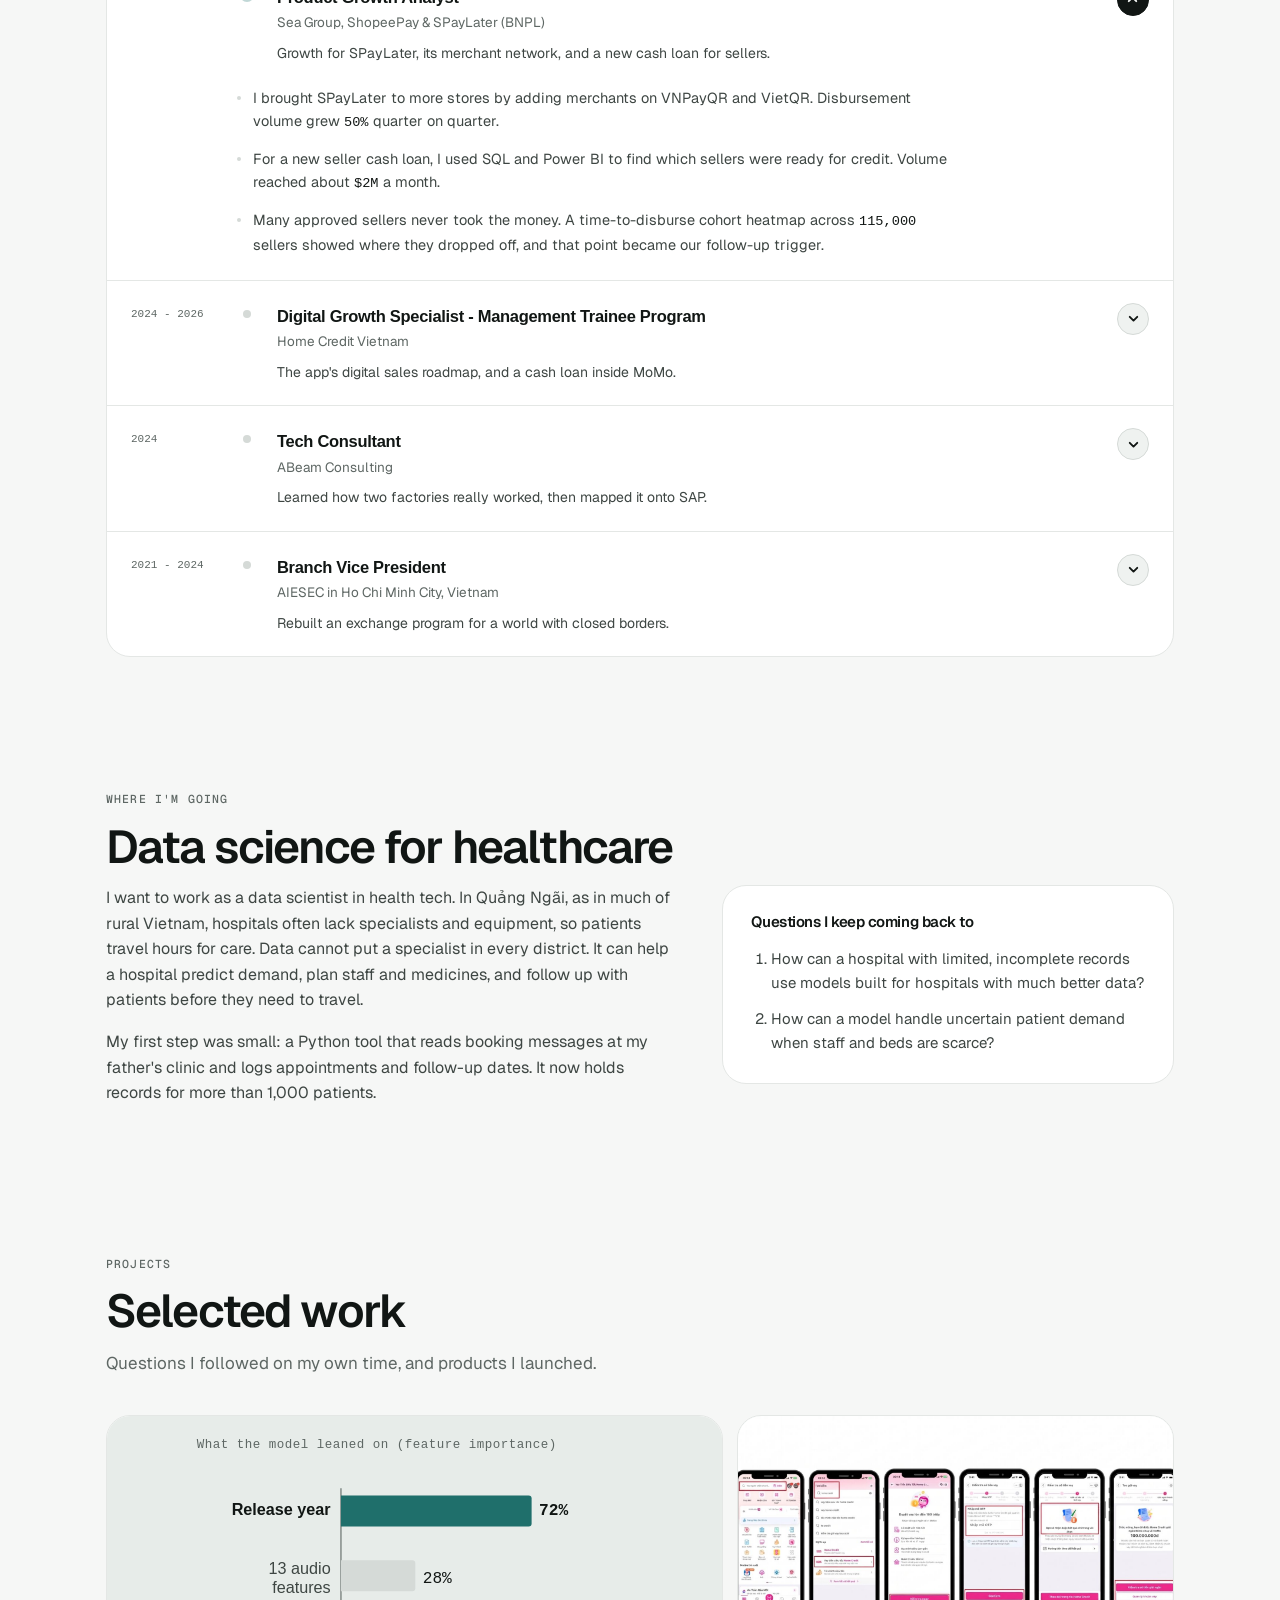
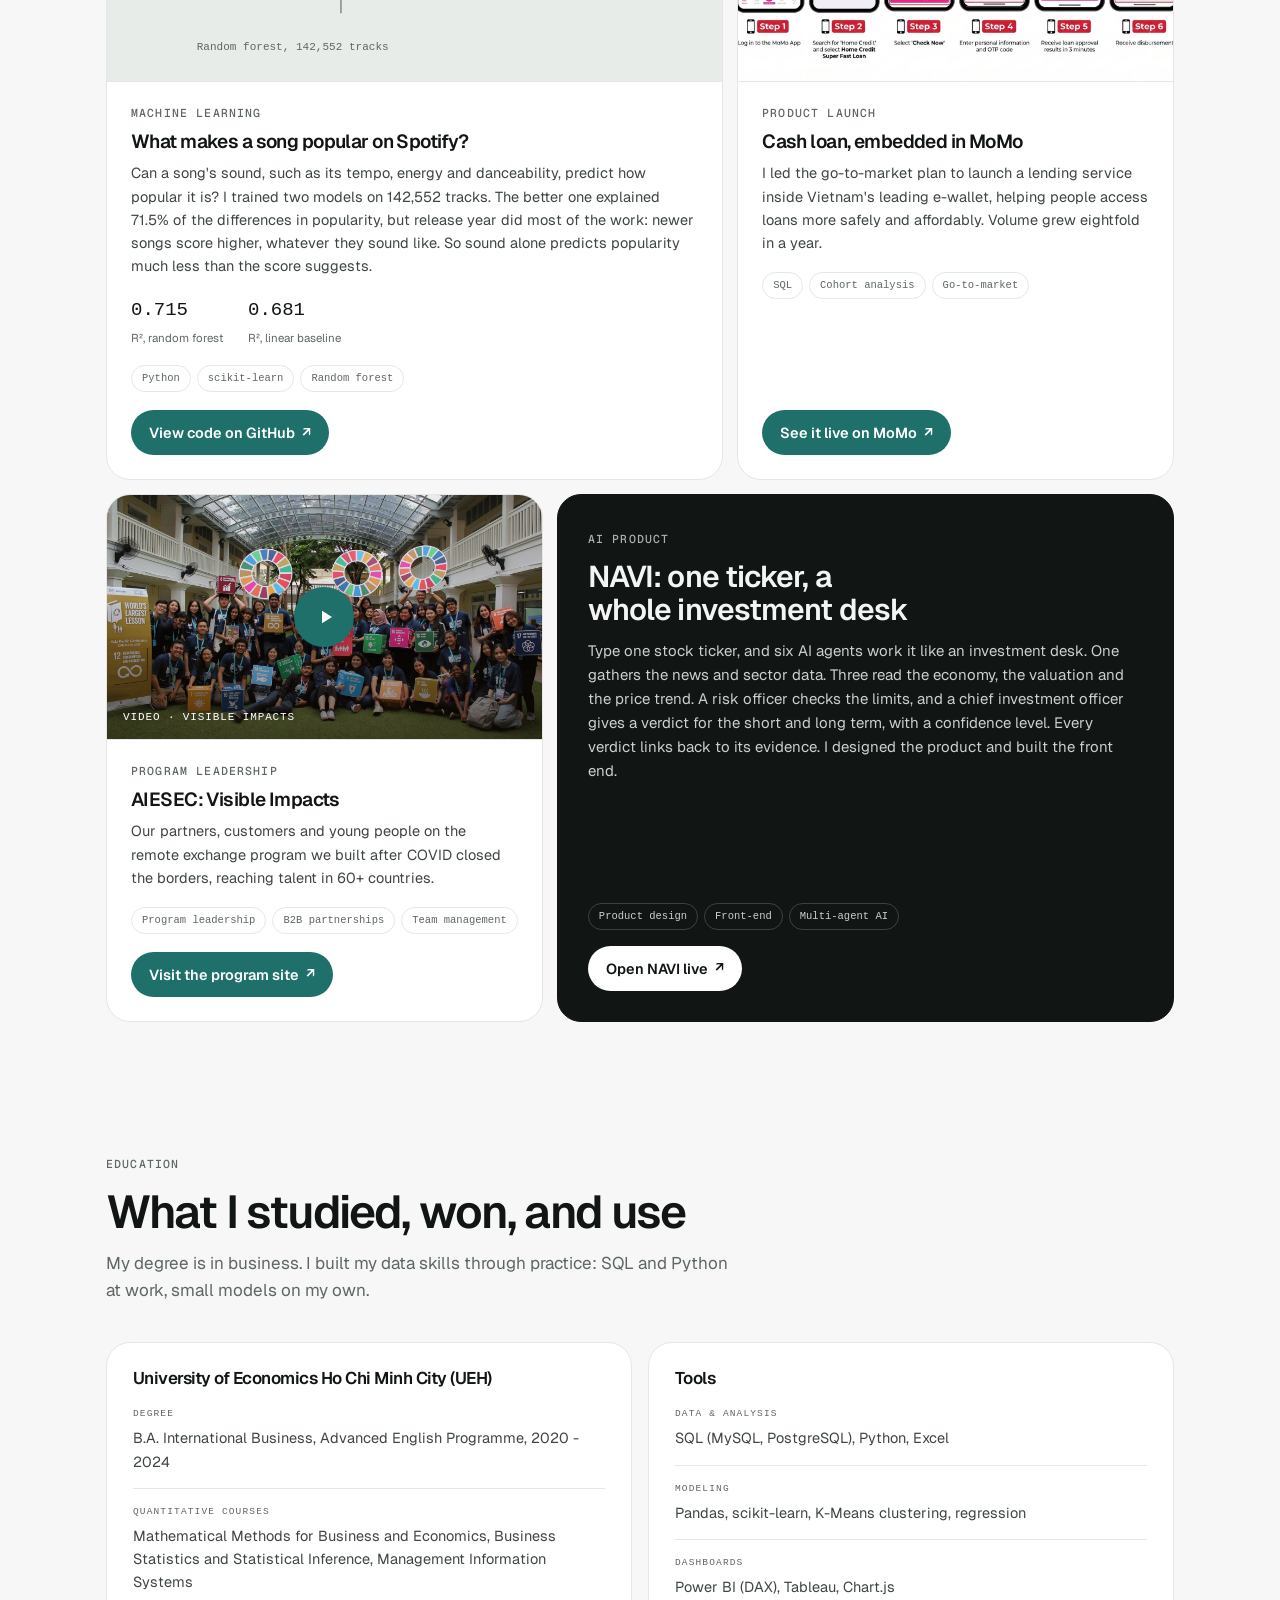
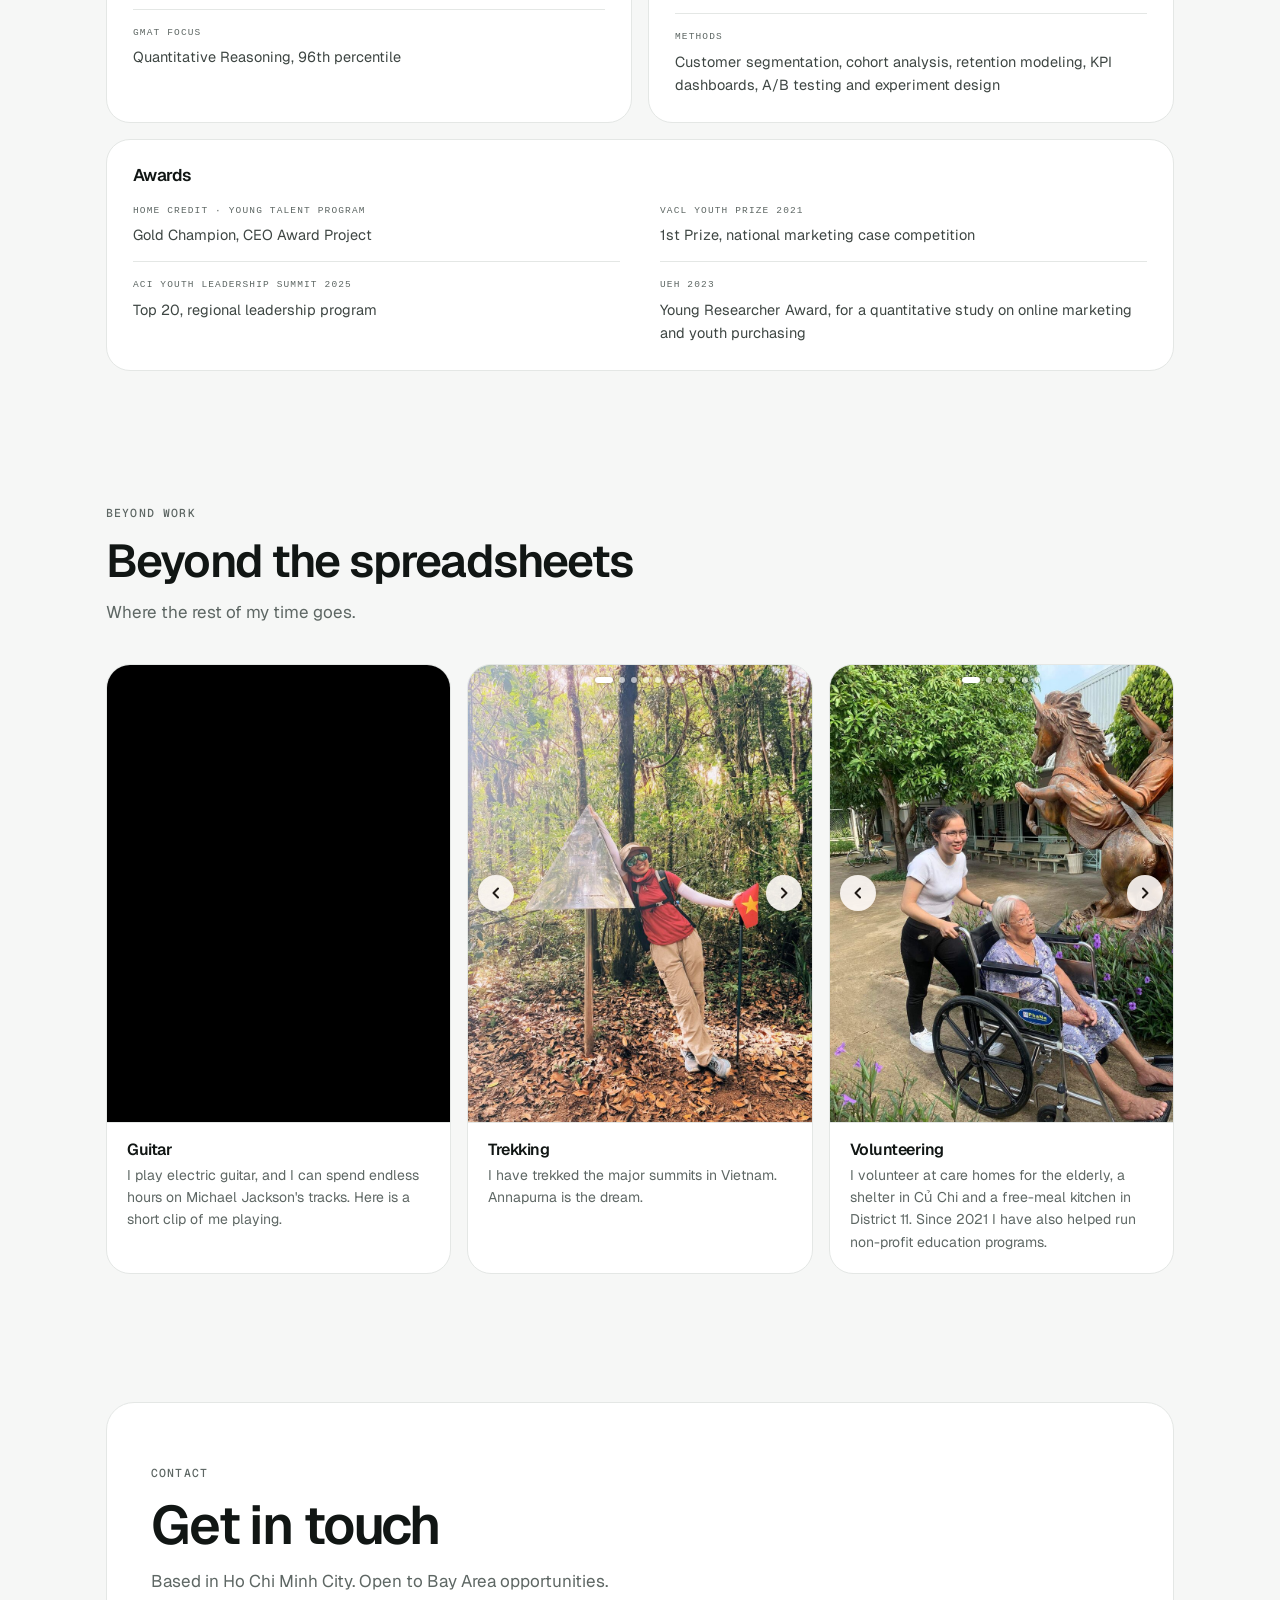
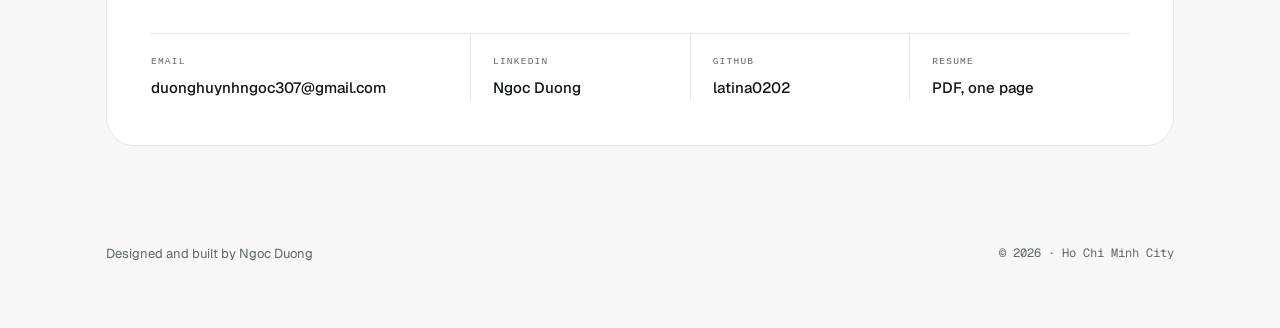
==== commit 7dd2e794: "Spotify card: plain question, method and finding instead of the vague closing line Co-Authored-By: C" ====
--- a/index.html
+++ b/index.html
@@ -312,11 +312,13 @@
         </div>
         <div class="body">
           <span class="eyebrow">Machine learning</span>
-          <h3>What a high score can hide</h3>
+          <h3>What makes a song popular on Spotify?</h3>
           <p>
-            I predicted Spotify popularity for 142,552 tracks from their sound. A random
-            forest explained 71.5% of the variation, but release year did most of the work,
-            not the music. A good score did not mean the model learned what I expected.
+            Can a song's sound, such as its tempo, energy and danceability, predict how
+            popular it is? I trained two models on 142,552 tracks. The better one explained
+            71.5% of the differences in popularity, but release year did most of the work:
+            newer songs score higher, whatever they sound like. So sound alone predicts
+            popularity much less than the score suggests.
           </p>
           <div class="figs">
             <div><div class="v">0.715</div><div class="k">R², random forest</div></div>
